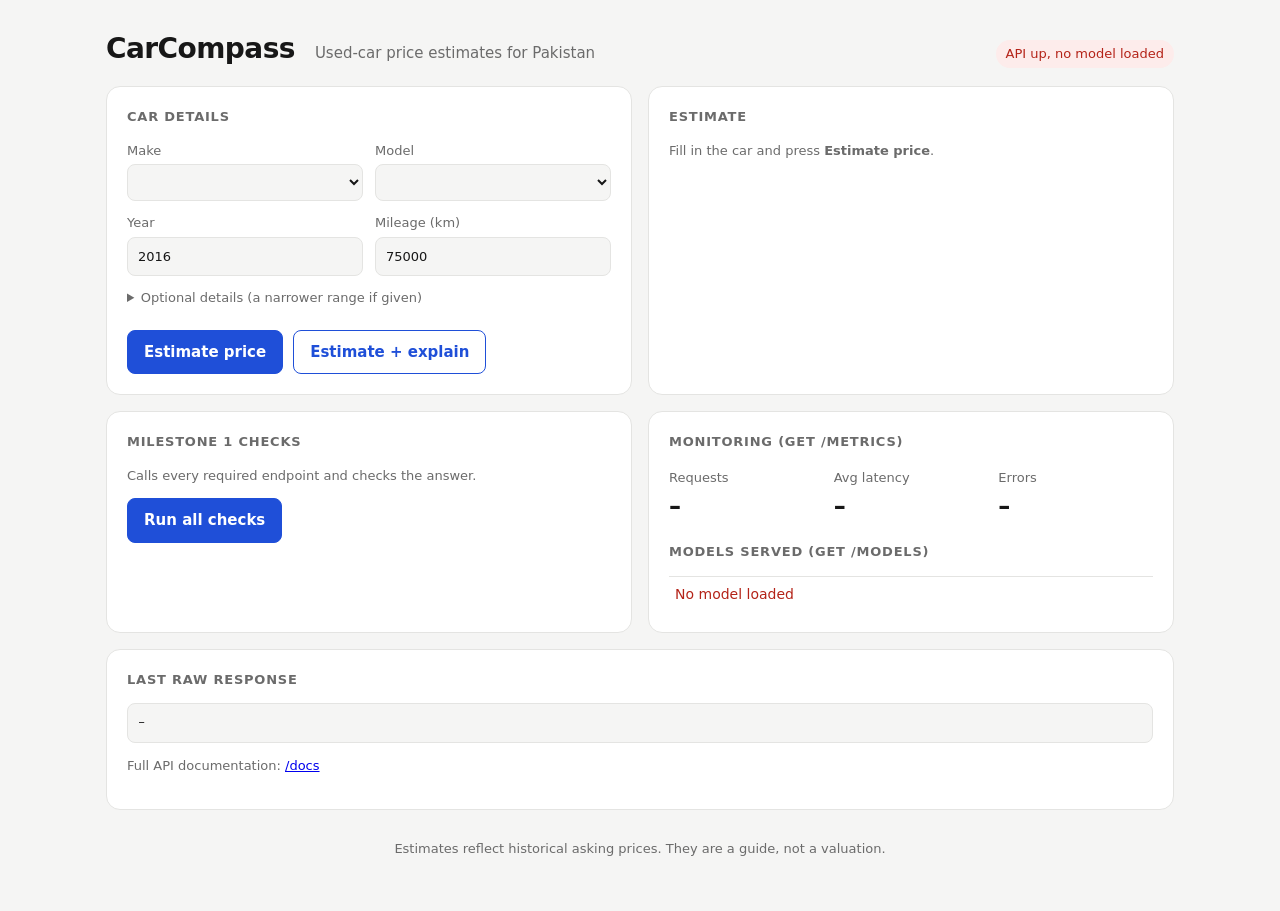
==== src/static/index.html @ 99720e52 "feat: test page at / with Milestone 1 checks, and GET /options - src/static/index.html: price form (" ====
<!doctype html>
<html lang="en">
<head>
<meta charset="utf-8">
<meta name="viewport" content="width=device-width, initial-scale=1">
<title>CarCompass</title>
<style>
  :root {
    --bg: #f5f5f4; --card: #ffffff; --text: #171717; --muted: #6b6b6b;
    --line: #e4e4e2; --accent: #1f4fd8; --accent-text: #ffffff;
    --ok: #127a3d; --ok-bg: #e5f4ea; --bad: #b42318; --bad-bg: #fdeceb;
    --chip: #efefed; --bar: #1f4fd8;
  }
  @media (prefers-color-scheme: dark) {
    :root {
      --bg: #111112; --card: #1b1b1d; --text: #ececec; --muted: #9a9a9f;
      --line: #2c2c30; --accent: #6b8dff; --accent-text: #0d0d0e;
      --ok: #5fd08a; --ok-bg: #16301f; --bad: #ff8a80; --bad-bg: #3a1a18;
      --chip: #2a2a2e; --bar: #6b8dff;
    }
  }
  * { box-sizing: border-box; }
  body { margin: 0; background: var(--bg); color: var(--text);
         font: 15px/1.5 system-ui, -apple-system, "Segoe UI", Roboto, sans-serif; }
  header { padding: 28px 16px 8px; max-width: 1100px; margin: 0 auto;
           display: flex; flex-wrap: wrap; align-items: baseline; gap: 12px 20px; }
  h1 { font-size: 28px; font-weight: 600; letter-spacing: -0.02em; margin: 0; }
  .tag { color: var(--muted); }
  .status { margin-left: auto; font-size: 13px; padding: 4px 10px; border-radius: 99px;
            background: var(--chip); color: var(--muted); }
  .status.ok { background: var(--ok-bg); color: var(--ok); }
  .status.bad { background: var(--bad-bg); color: var(--bad); }
  main { max-width: 1100px; margin: 0 auto; padding: 8px 16px 40px;
         display: grid; gap: 16px; grid-template-columns: minmax(0, 1fr) minmax(0, 1fr); }
  @media (max-width: 820px) { main { grid-template-columns: minmax(0, 1fr); } }
  .card { background: var(--card); border: 1px solid var(--line); border-radius: 14px;
          padding: 20px; min-width: 0; }
  .wide { grid-column: 1 / -1; }
  h2 { font-size: 13px; text-transform: uppercase; letter-spacing: 0.06em;
       color: var(--muted); font-weight: 600; margin: 0 0 14px; }
  form { display: grid; grid-template-columns: 1fr 1fr; gap: 12px; }
  label { display: grid; gap: 4px; font-size: 13px; color: var(--muted); }
  input, select { font: inherit; color: var(--text); background: var(--bg);
                  border: 1px solid var(--line); border-radius: 8px; padding: 9px 10px;
                  width: 100%; min-width: 0; }
  details { grid-column: 1 / -1; }
  summary { cursor: pointer; color: var(--muted); font-size: 13px; margin-bottom: 10px; }
  .optional { display: grid; grid-template-columns: 1fr 1fr; gap: 12px; }
  .buttons { grid-column: 1 / -1; display: flex; gap: 10px; flex-wrap: wrap; }
  button { font: inherit; font-weight: 600; border-radius: 8px; padding: 10px 16px;
           border: 1px solid var(--accent); background: var(--accent);
           color: var(--accent-text); cursor: pointer; }
  button.secondary { background: transparent; color: var(--accent); }
  button:disabled { opacity: 0.5; cursor: wait; }
  .price { font-size: 38px; font-weight: 650; letter-spacing: -0.02em; margin: 2px 0; }
  .muted { color: var(--muted); font-size: 13px; }
  .range { position: relative; height: 8px; background: var(--chip); border-radius: 99px;
           margin: 14px 0 6px; }
  .range span { position: absolute; top: 0; bottom: 0; background: var(--bar);
                border-radius: 99px; opacity: 0.35; }
  .range i { position: absolute; top: -4px; width: 4px; height: 16px; border-radius: 2px;
             background: var(--bar); }
  .range-labels { display: flex; justify-content: space-between; font-size: 13px;
                  color: var(--muted); }
  .chips { display: flex; flex-wrap: wrap; gap: 6px; margin-top: 8px; }
  .chip { background: var(--chip); border-radius: 99px; padding: 2px 10px; font-size: 13px; }
  .facts { display: grid; grid-template-columns: auto 1fr; gap: 4px 14px; margin-top: 14px;
           font-size: 14px; }
  .facts dt { color: var(--muted); }
  .facts dd { margin: 0; overflow-wrap: anywhere; }
  .factor { display: grid; grid-template-columns: 110px 1fr 54px; gap: 10px;
            align-items: center; font-size: 14px; margin: 6px 0; }
  .factor div { height: 8px; background: var(--chip); border-radius: 99px; }
  .factor div span { display: block; height: 100%; background: var(--bar); border-radius: 99px; }
  .checks { list-style: none; padding: 0; margin: 0; }
  .checks li { display: grid; grid-template-columns: 26px 1fr auto; gap: 8px;
               padding: 8px 0; border-top: 1px solid var(--line); font-size: 14px; }
  .checks li:first-child { border-top: 0; }
  .pass { color: var(--ok); font-weight: 700; }
  .fail { color: var(--bad); font-weight: 700; }
  .summary { margin-top: 12px; font-weight: 600; }
  table { width: 100%; border-collapse: collapse; font-size: 14px; }
  th, td { text-align: left; padding: 7px 6px; border-top: 1px solid var(--line); }
  th { color: var(--muted); font-weight: 500; border-top: 0; }
  .table-wrap { overflow-x: auto; }
  .stats { display: grid; grid-template-columns: repeat(3, 1fr); gap: 10px; }
  .stat b { display: block; font-size: 24px; font-weight: 650; }
  pre { background: var(--bg); border: 1px solid var(--line); border-radius: 8px;
        padding: 10px; overflow: auto; font-size: 12px; max-height: 260px; }
  .error { color: var(--bad); }
  .disclaimer { grid-column: 1 / -1; text-align: center; color: var(--muted); font-size: 13px; }
</style>
</head>
<body>
<header>
  <h1>CarCompass</h1>
  <span class="tag">Used-car price estimates for Pakistan</span>
  <span id="status" class="status">checking…</span>
</header>

<main>
  <section class="card">
    <h2>Car details</h2>
    <form id="car-form">
      <label>Make <select id="make" required></select></label>
      <label>Model <select id="model" required></select></label>
      <label>Year <input id="year" type="number" min="1980" value="2016" required></label>
      <label>Mileage (km) <input id="mileage" type="number" min="0" max="1000000" value="75000" required></label>
      <details>
        <summary>Optional details (a narrower range if given)</summary>
        <div class="optional">
          <label>Engine (cc) <input id="engine_cc" type="number" min="50" max="8000" placeholder="e.g. 1300"></label>
          <label>Transmission <select id="transmission"></select></label>
          <label>Fuel <select id="fuel"></select></label>
          <label>City / province <select id="city"></select></label>
          <label>Assembly <select id="assembly"></select></label>
        </div>
      </details>
      <div class="buttons">
        <button type="submit" id="predict-btn">Estimate price</button>
        <button type="button" id="explain-btn" class="secondary">Estimate + explain</button>
      </div>
    </form>
  </section>

  <section class="card" id="result-card">
    <h2>Estimate</h2>
    <div id="result"><p class="muted">Fill in the car and press <b>Estimate price</b>.</p></div>
  </section>

  <section class="card">
    <h2>Milestone 1 checks</h2>
    <p class="muted">Calls every required endpoint and checks the answer.</p>
    <button type="button" id="checks-btn">Run all checks</button>
    <ul class="checks" id="checks"></ul>
    <div id="checks-summary" class="summary"></div>
  </section>

  <section class="card">
    <h2>Monitoring (GET /metrics)</h2>
    <div class="stats">
      <div class="stat"><span class="muted">Requests</span><b id="m-req">–</b></div>
      <div class="stat"><span class="muted">Avg latency</span><b id="m-lat">–</b></div>
      <div class="stat"><span class="muted">Errors</span><b id="m-err">–</b></div>
    </div>
    <p class="muted" id="m-ver"></p>
    <h2 style="margin-top:18px">Models served (GET /models)</h2>
    <div class="table-wrap"><table id="models"><tr><td class="muted">loading…</td></tr></table></div>
  </section>

  <section class="card wide">
    <h2>Last raw response</h2>
    <pre id="raw">–</pre>
    <p class="muted">Full API documentation: <a href="/docs">/docs</a></p>
  </section>

  <p class="disclaimer">Estimates reflect historical asking prices. They are a guide, not a valuation.</p>
</main>

<script>
const $ = (id) => document.getElementById(id);
const pkr = (n) => "PKR " + Math.round(n).toLocaleString("en-US");
const lakh = (n) => (n / 1e5).toFixed(1) + " lakh";
let optionsCache = null;

async function call(method, path, body) {
  const start = performance.now();
  const res = await fetch(path, {
    method,
    headers: body ? { "Content-Type": "application/json" } : {},
    body: body ? JSON.stringify(body) : undefined,
  });
  let data = null;
  try { data = await res.json(); } catch (e) { data = null; }
  return { status: res.status, data, ms: Math.round(performance.now() - start) };
}

function fillSelect(el, values, blank) {
  el.innerHTML = "";
  if (blank) el.add(new Option(blank, ""));
  values.forEach((v) => el.add(new Option(v, v)));
}

async function loadOptions() {
  const { status, data } = await call("GET", "/options");
  if (status !== 200) return;
  optionsCache = data;
  const makes = Object.keys(data.models_by_make);
  fillSelect($("make"), makes);
  $("make").value = makes.includes("Toyota") ? "Toyota" : makes[0];
  updateModels("Corolla");
  fillSelect($("transmission"), data.transmission || [], "Not given");
  fillSelect($("fuel"), data.fuel || [], "Not given");
  fillSelect($("city"), data.city || [], "Not given");
  fillSelect($("assembly"), data.assembly || [], "Not given");
}

function updateModels(preferred) {
  const models = optionsCache.models_by_make[$("make").value] || [];
  fillSelect($("model"), models);
  if (preferred && models.includes(preferred)) $("model").value = preferred;
}

function carFromForm() {
  const car = {
    make: $("make").value, model: $("model").value,
    year: Number($("year").value), mileage: Number($("mileage").value),
  };
  if ($("engine_cc").value) car.engine_cc = Number($("engine_cc").value);
  for (const f of ["transmission", "fuel", "city", "assembly"]) {
    if ($(f).value) car[f] = $(f).value;
  }
  return car;
}

function showResult(r, explain) {
  $("raw").textContent = JSON.stringify(r.data, null, 2);
  if (r.status !== 200) {
    const detail = r.data && r.data.detail ? JSON.stringify(r.data.detail) : "";
    $("result").innerHTML = `<p class="error">Error ${r.status}. ${detail}</p>`;
    return;
  }
  const d = r.data;
  const lo = d.range_low_pkr, hi = d.range_high_pkr, p = d.estimated_price_pkr;
  const pad = (hi - lo) * 0.15 || 1;
  const min = lo - pad, span = hi + pad - min;
  const pos = (v) => ((v - min) / span) * 100;
  const chips = d.assumed_fields.length
    ? d.assumed_fields.map((f) => `<span class="chip">${f}</span>`).join("")
    : '<span class="chip">none</span>';
  let html = `
    <div class="price">${pkr(p)}</div>
    <div class="muted">about ${lakh(p)}</div>
    <div class="range"><span style="left:${pos(lo)}%;right:${100 - pos(hi)}%"></span>
      <i style="left:calc(${pos(p)}% - 2px)"></i></div>
    <div class="range-labels"><span>${pkr(lo)}</span><span>likely range (80%)</span><span>${pkr(hi)}</span></div>
    <dl class="facts">
      <dt>Model used</dt><dd><b>${d.selected_model || "–"}</b></dd>
      <dt>Version</dt><dd>${d.model_version}</dd>
      <dt>Known make/model</dt><dd>${d.known_model ? "yes" : "no (less reliable)"}</dd>
      <dt>Response time</dt><dd>${r.ms} ms</dd>
    </dl>
    <div class="muted" style="margin-top:12px">Filled with typical values (not given):</div>
    <div class="chips">${chips}</div>`;
  if (explain && d.top_factors) {
    const top = Math.max(...d.top_factors.map((f) => f.importance), 1e-9);
    html += `<h2 style="margin-top:18px">Top factors</h2>` + d.top_factors.map((f) => `
      <div class="factor"><span>${f.feature}</span>
        <div><span style="width:${Math.max(2, (f.importance / top) * 100)}%"></span></div>
        <span class="muted">${f.importance.toFixed(3)}</span></div>`).join("") +
      `<p class="muted">${d.note || ""}</p>`;
  }
  $("result").innerHTML = html;
}

async function estimate(explain) {
  const buttons = [$("predict-btn"), $("explain-btn")];
  buttons.forEach((b) => (b.disabled = true));
  try {
    const r = await call("POST", explain ? "/explain" : "/predict", carFromForm());
    showResult(r, explain);
  } catch (e) {
    $("result").innerHTML = `<p class="error">Could not reach the API: ${e}</p>`;
  } finally {
    buttons.forEach((b) => (b.disabled = false));
    refreshPanels();
  }
}

async function refreshPanels() {
  const m = await call("GET", "/metrics").catch(() => null);
  if (m && m.status === 200) {
    $("m-req").textContent = m.data.request_count;
    $("m-lat").textContent = m.data.avg_latency_ms + " ms";
    $("m-err").textContent = m.data.error_count;
    $("m-ver").textContent = `app ${m.data.app_version} · default model ${m.data.model_version}`;
  }
}

async function loadModels() {
  const r = await call("GET", "/models").catch(() => null);
  if (!r || r.status !== 200) {
    $("models").innerHTML = '<tr><td class="error">No model loaded</td></tr>';
    return;
  }
  const years = (y) => typeof y === "string" ? y
    : y.year_min ? `${y.year_min} and later` : `up to ${y.year_max}`;
  $("models").innerHTML = "<tr><th>Model</th><th>Years</th><th>Algorithm</th><th>Test MAE</th></tr>" +
    Object.entries(r.data.models).map(([name, m]) => `
      <tr><td>${name}${name === r.data.default ? " <span class='chip'>default</span>" : ""}</td>
      <td>${years(m.years)}</td><td>${m.run_name}</td><td>${pkr(m.test_mae_pkr)}</td></tr>`).join("");
}

async function checkHealth() {
  const r = await call("GET", "/health").catch(() => null);
  const el = $("status");
  if (r && r.status === 200 && r.data.model_loaded) {
    el.className = "status ok";
    el.textContent = `API ok · ${r.data.models_served.length} model(s) loaded`;
  } else {
    el.className = "status bad";
    el.textContent = r ? "API up, no model loaded" : "API not reachable";
  }
}

const CAR = { make: "Toyota", model: "Corolla", year: 2016, mileage: 75000 };
const CHECKS = [
  ["GET /health says ok and a model is loaded", async () => {
    const r = await call("GET", "/health");
    return [r.status === 200 && r.data.status === "ok" && r.data.model_loaded, r];
  }],
  ["POST /predict returns a price inside its range", async () => {
    const r = await call("POST", "/predict", CAR);
    const d = r.data || {};
    return [r.status === 200 && d.range_low_pkr <= d.estimated_price_pkr &&
            d.estimated_price_pkr <= d.range_high_pkr && !!d.model_version, r];
  }],
  ["POST /predict rejects a bad year (expects 422)", async () => {
    const r = await call("POST", "/predict", { ...CAR, year: 1850 });
    return [r.status === 422, r];
  }],
  ["POST /predict rejects missing fields (expects 422)", async () => {
    const r = await call("POST", "/predict", { make: "Toyota", model: "Corolla" });
    return [r.status === 422, r];
  }],
  ["POST /explain returns top factors", async () => {
    const r = await call("POST", "/explain", CAR);
    return [r.status === 200 && (r.data.top_factors || []).length > 0, r];
  }],
  ["A newer car with fewer km costs more", async () => {
    const a = await call("POST", "/predict", { ...CAR, year: 2022, mileage: 20000 });
    const b = await call("POST", "/predict", { ...CAR, year: 2008, mileage: 180000 });
    const ok = a.status === 200 && b.status === 200 &&
      a.data.estimated_price_pkr > b.data.estimated_price_pkr;
    return [ok, { status: a.status, ms: a.ms + b.ms }];
  }],
  ["Router: 2009 and 2010 cars go to the expected models", async () => {
    const models = await call("GET", "/models");
    const before = await call("POST", "/predict", { ...CAR, year: 2009 });
    const after = await call("POST", "/predict", { ...CAR, year: 2010 });
    const served = Object.entries(models.data.models);
    const pick = (year) => {
      for (const [name, m] of served) {
        const y = m.years;
        if (typeof y === "object" && (y.year_min ?? -1e9) <= year && year <= (y.year_max ?? 1e9)) return name;
      }
      return models.data.default;
    };
    const ok = before.data.selected_model === pick(2009) && after.data.selected_model === pick(2010);
    return [ok, { status: after.status, ms: before.ms + after.ms + models.ms }];
  }],
  ["GET /metrics counts the requests", async () => {
    const r = await call("GET", "/metrics");
    return [r.status === 200 && r.data.request_count > 0 && r.data.avg_latency_ms >= 0, r];
  }],
  ["GET /docs (API documentation) is up", async () => {
    const res = await fetch("/docs");
    return [res.status === 200, { status: res.status, ms: 0 }];
  }],
];

async function runChecks() {
  $("checks-btn").disabled = true;
  $("checks").innerHTML = "";
  let passed = 0;
  for (const [name, fn] of CHECKS) {
    const li = document.createElement("li");
    li.innerHTML = `<span>…</span><span>${name}</span><span class="muted"></span>`;
    $("checks").appendChild(li);
    let ok = false, info = {};
    try { [ok, info] = await fn(); } catch (e) { info = { status: "error" }; }
    if (ok) passed++;
    li.children[0].className = ok ? "pass" : "fail";
    li.children[0].textContent = ok ? "✓" : "✗";
    li.children[2].textContent = `${info.status ?? ""} · ${info.ms ?? 0} ms`;
  }
  const all = passed === CHECKS.length;
  $("checks-summary").innerHTML = `<span class="${all ? "pass" : "fail"}">${passed} / ${CHECKS.length} checks passed</span>`;
  $("checks-btn").disabled = false;
  refreshPanels();
}

$("make").addEventListener("change", () => updateModels());
$("car-form").addEventListener("submit", (e) => { e.preventDefault(); estimate(false); });
$("explain-btn").addEventListener("click", () => estimate(true));
$("checks-btn").addEventListener("click", runChecks);
$("year").max = new Date().getFullYear() + 1;

checkHealth();
loadOptions();
loadModels();
refreshPanels();
</script>
</body>
</html>
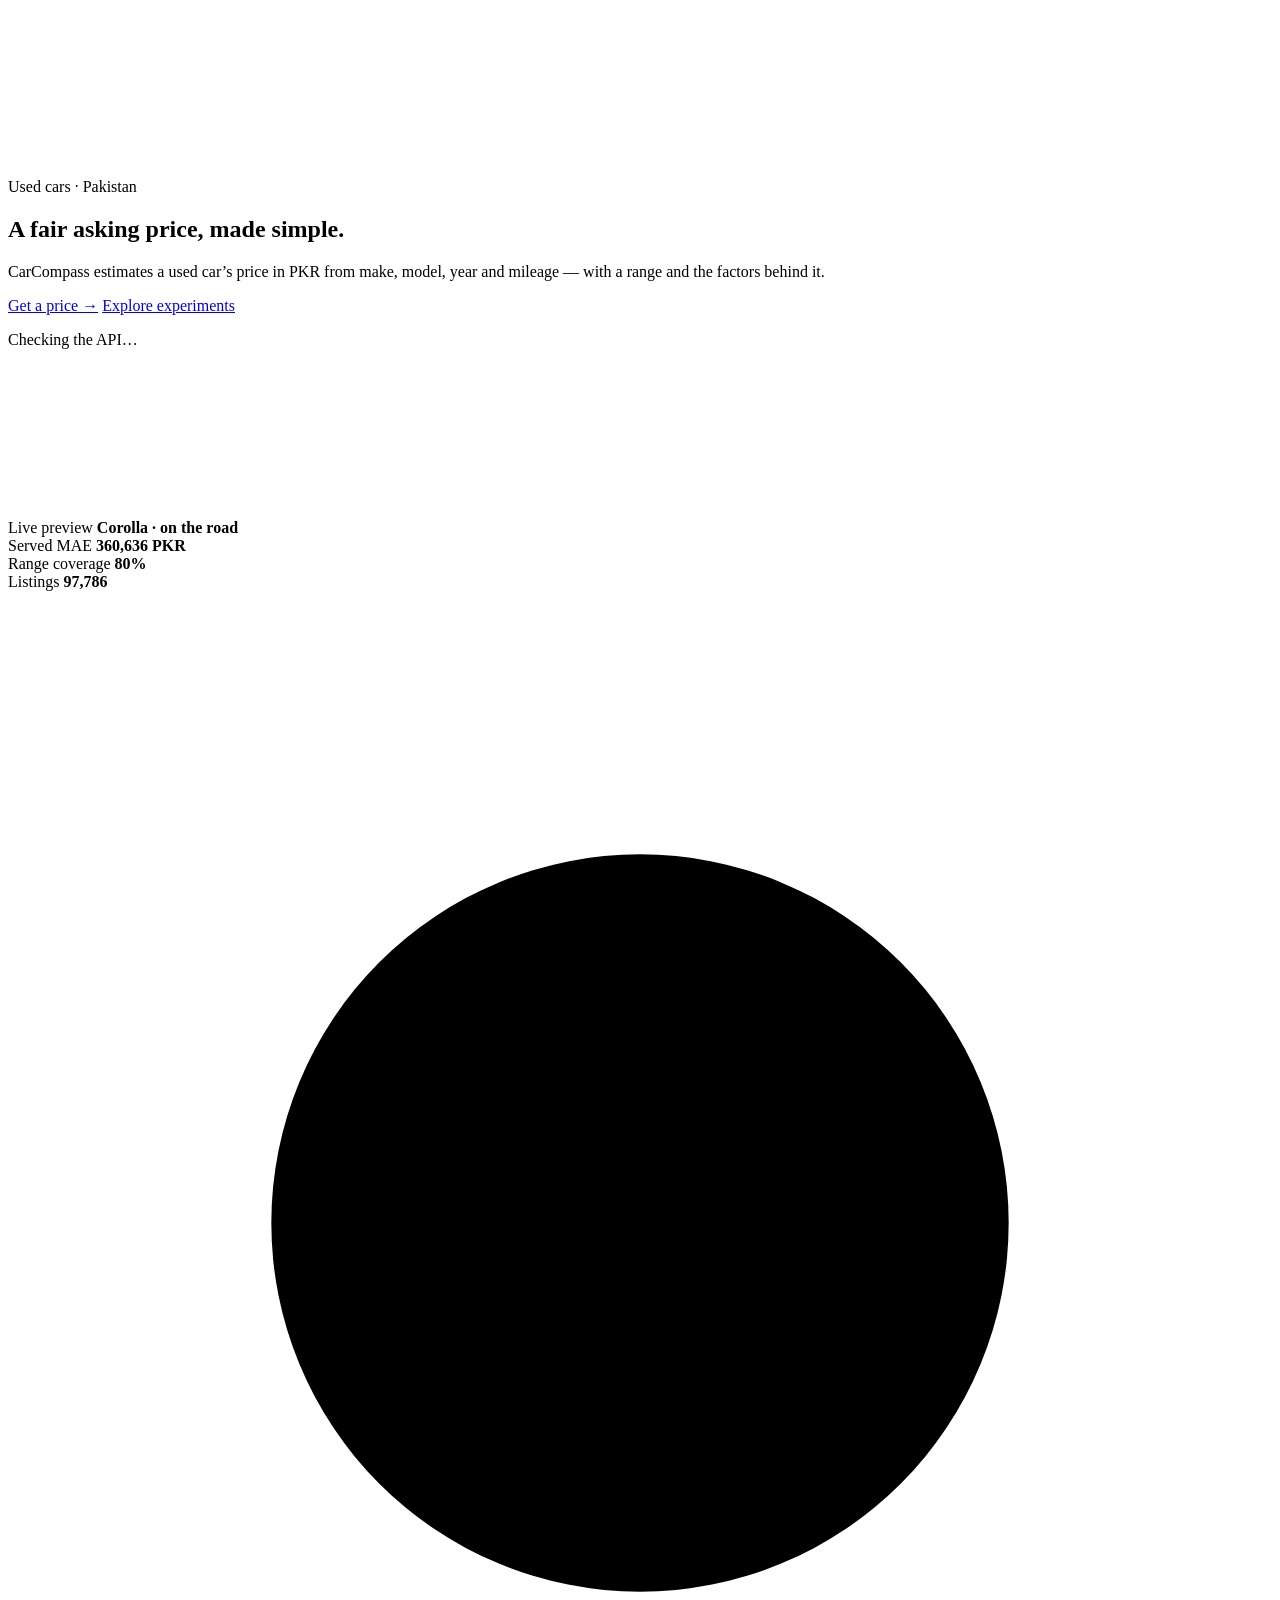
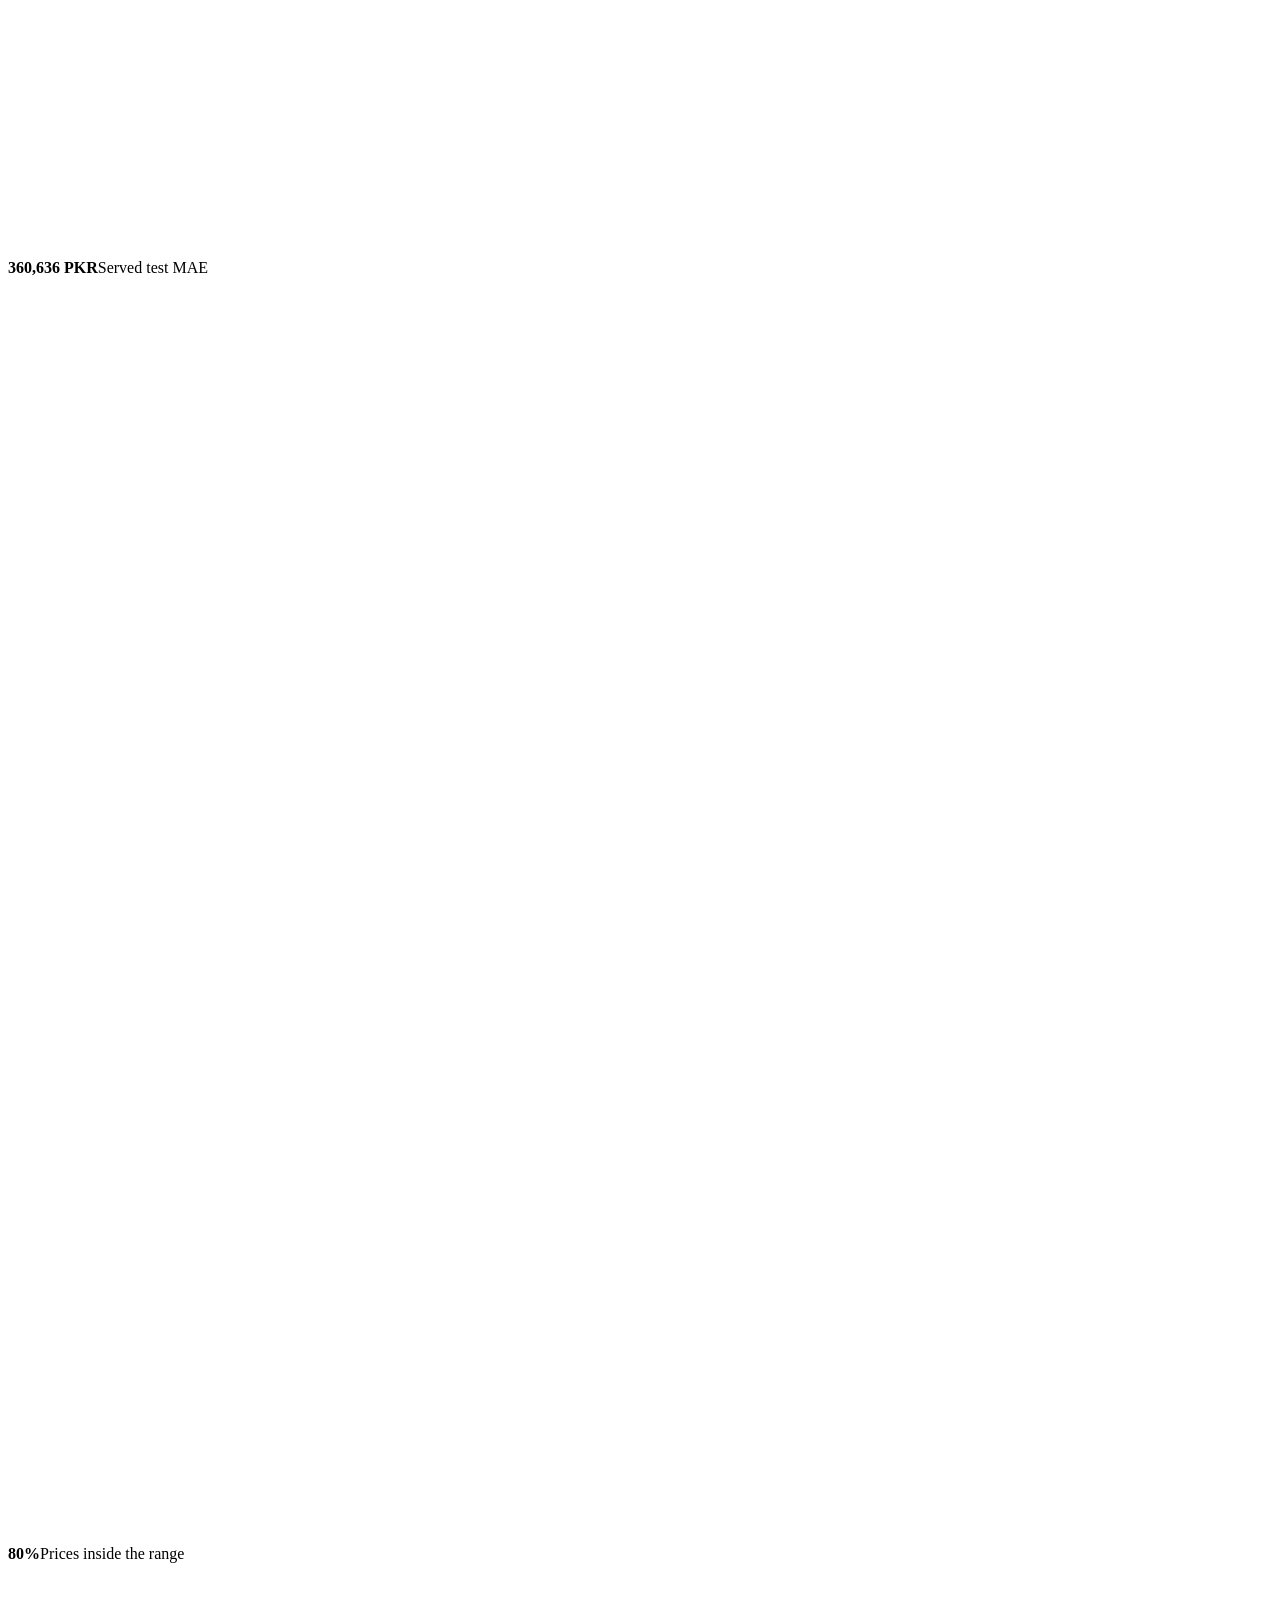
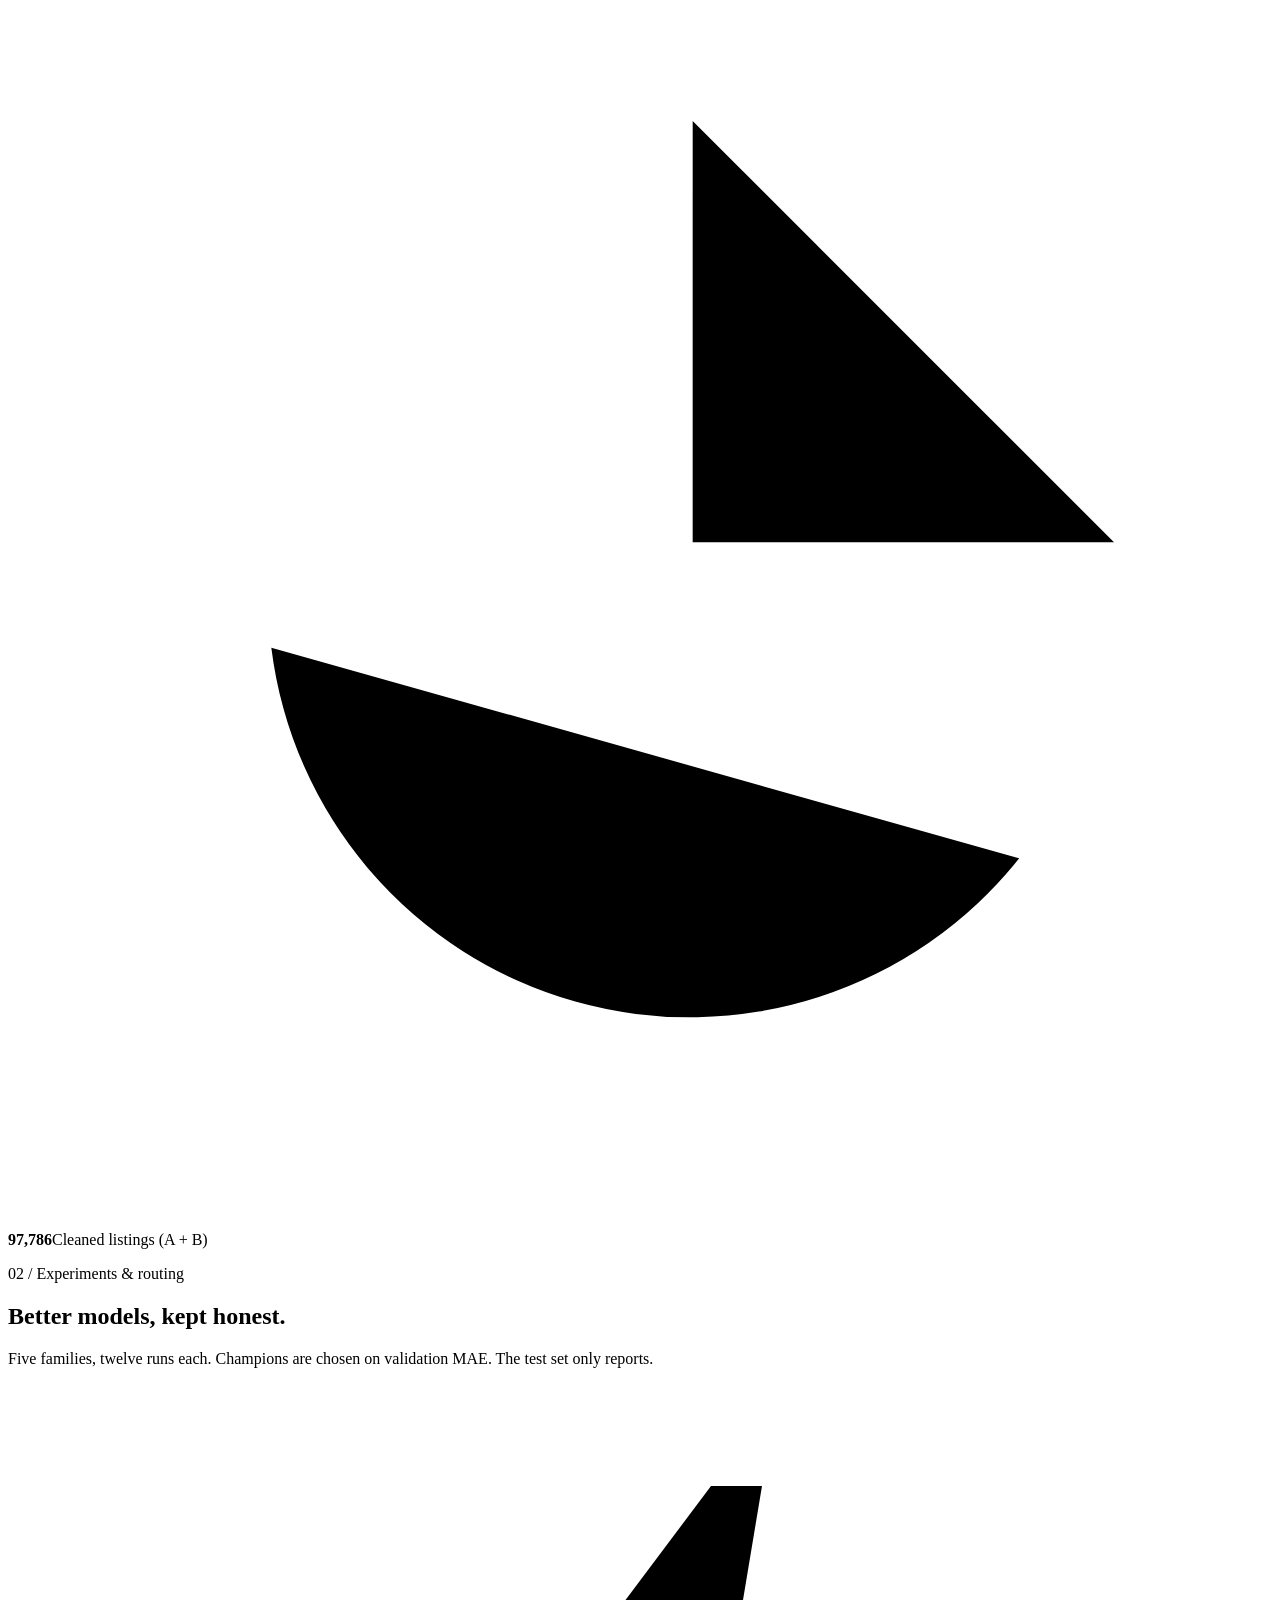
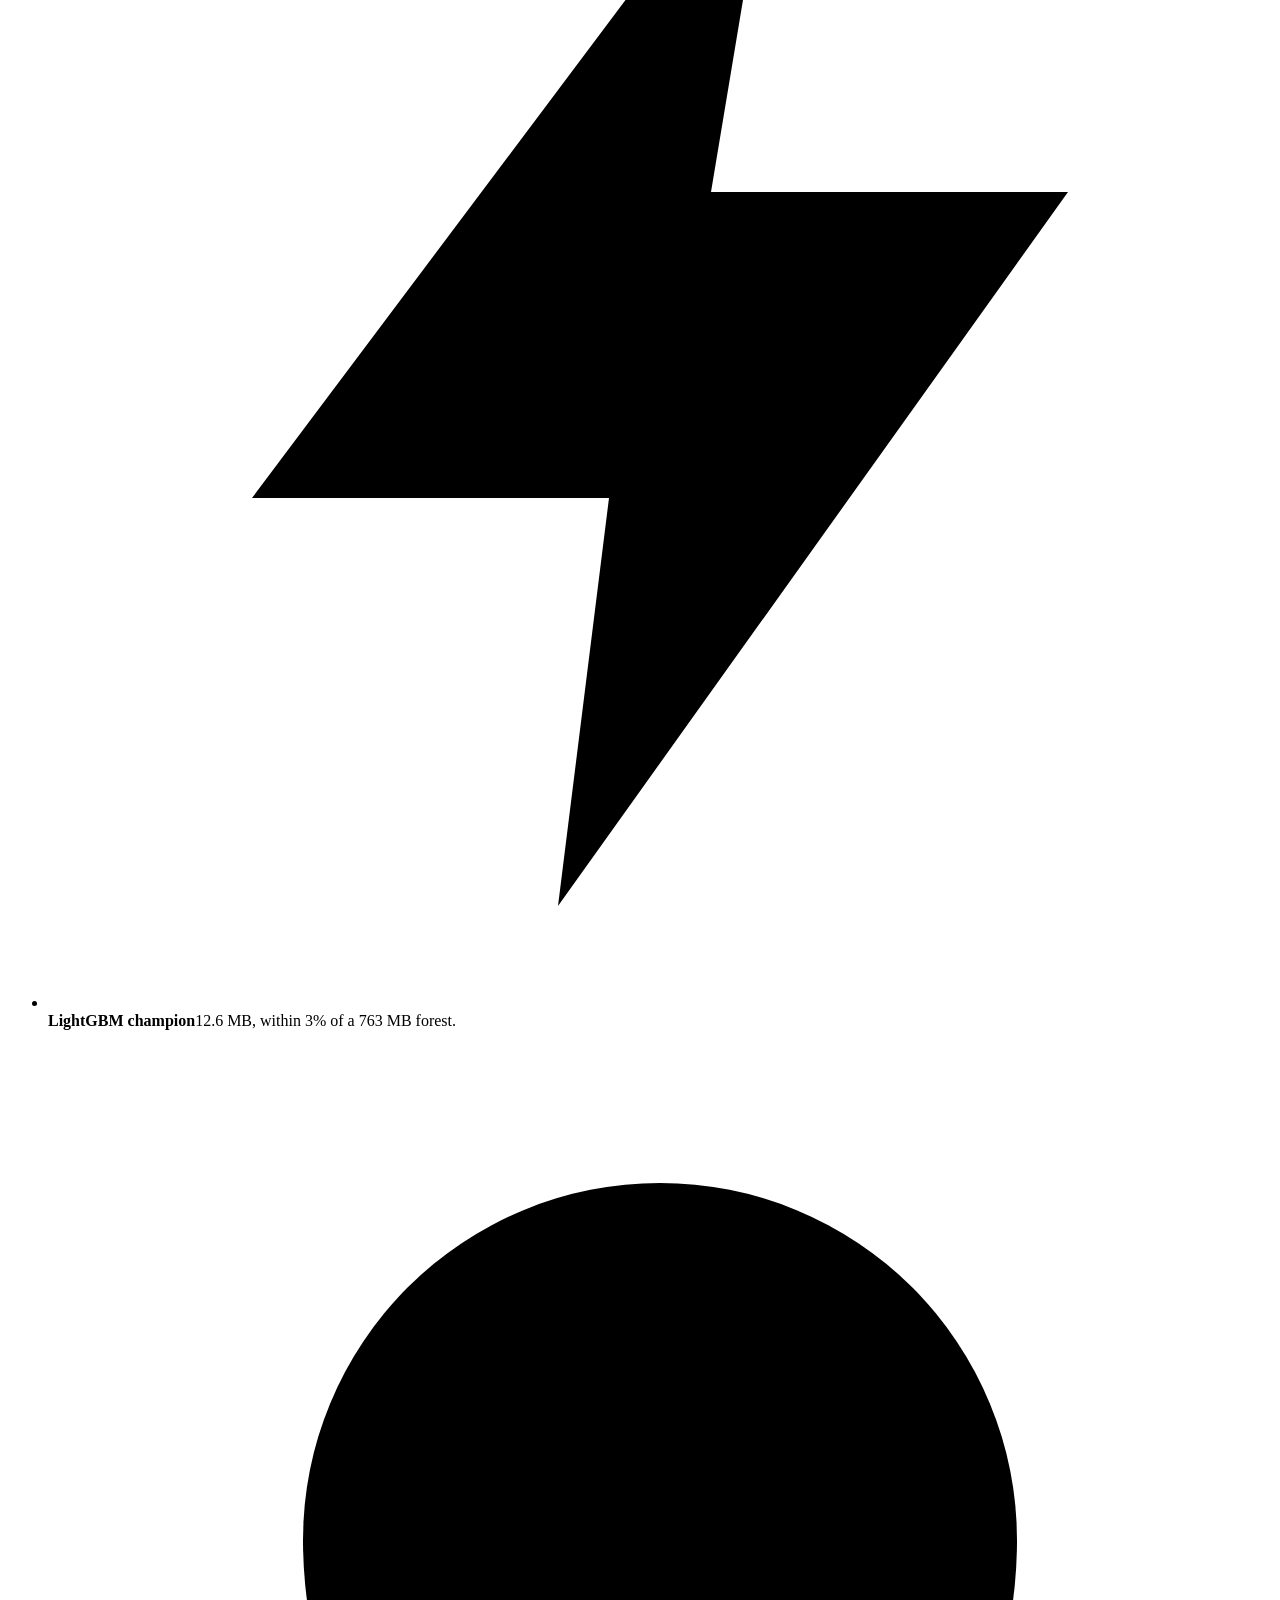
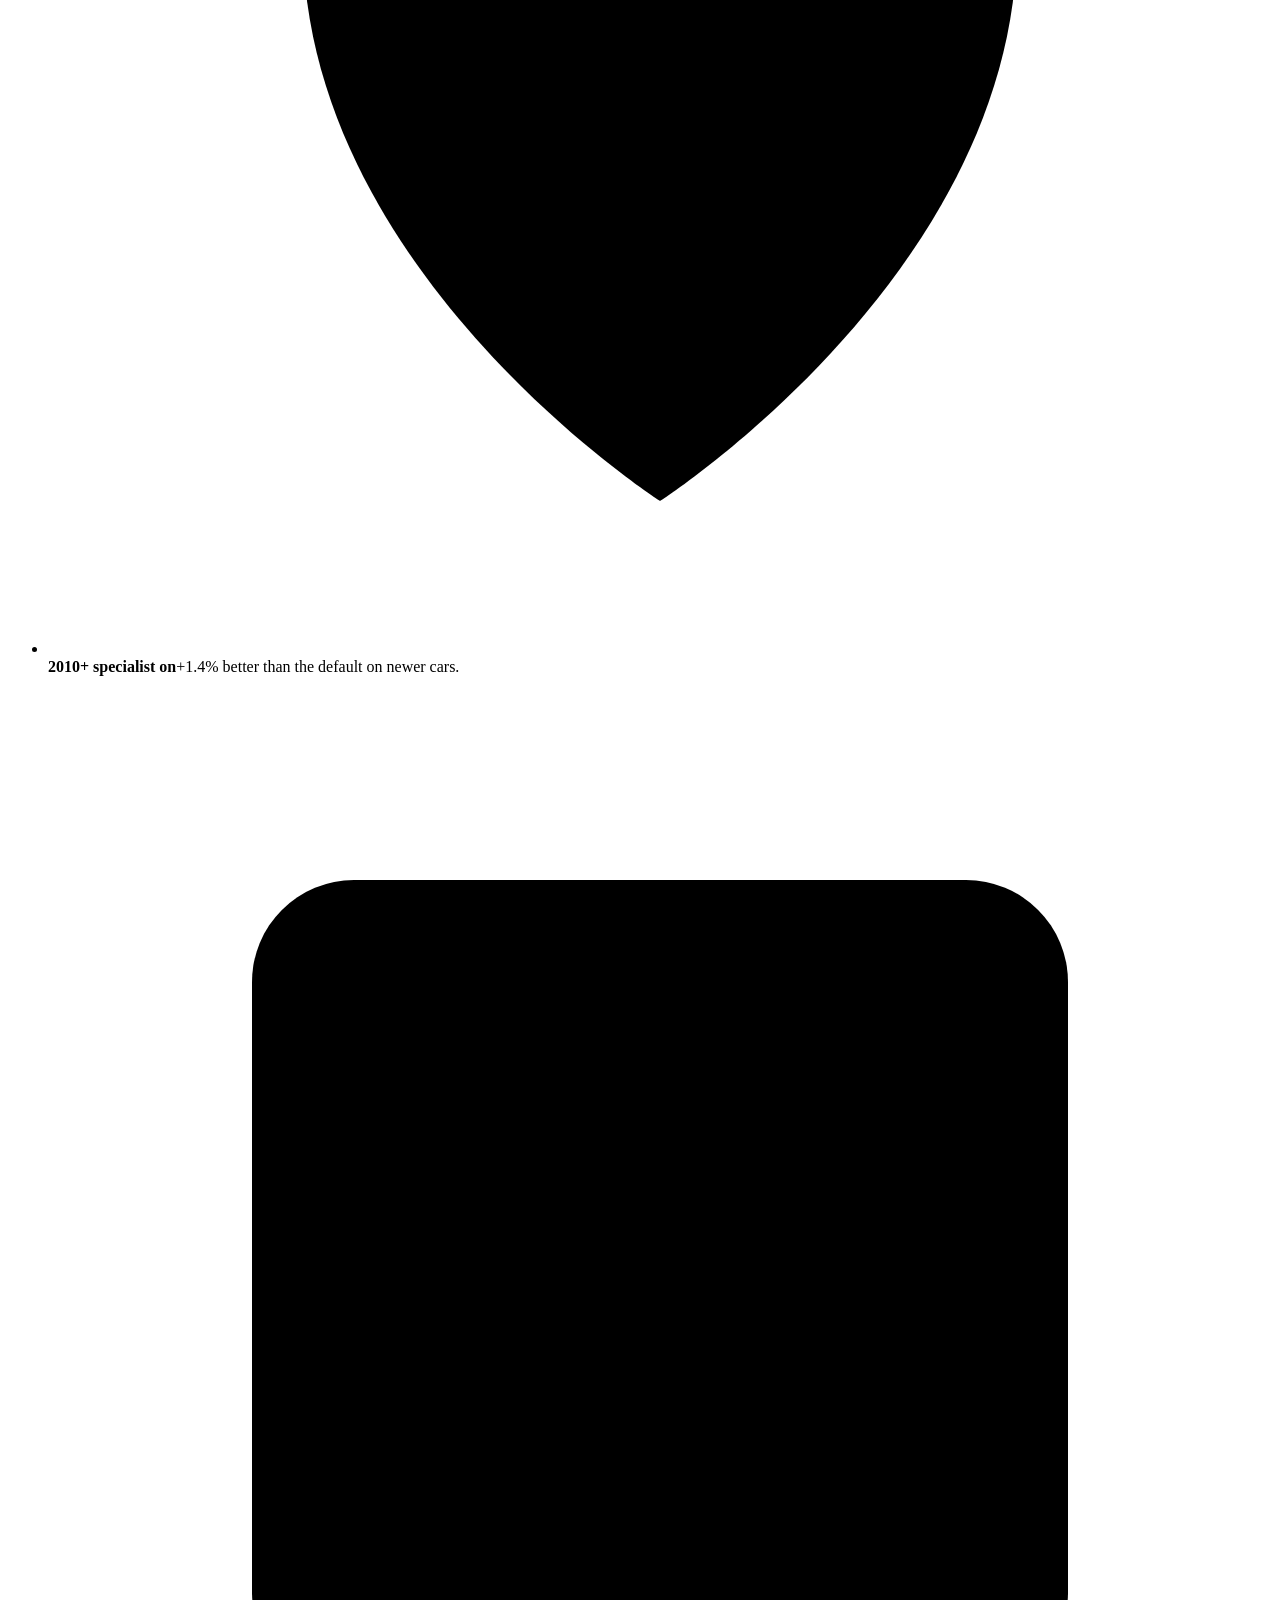
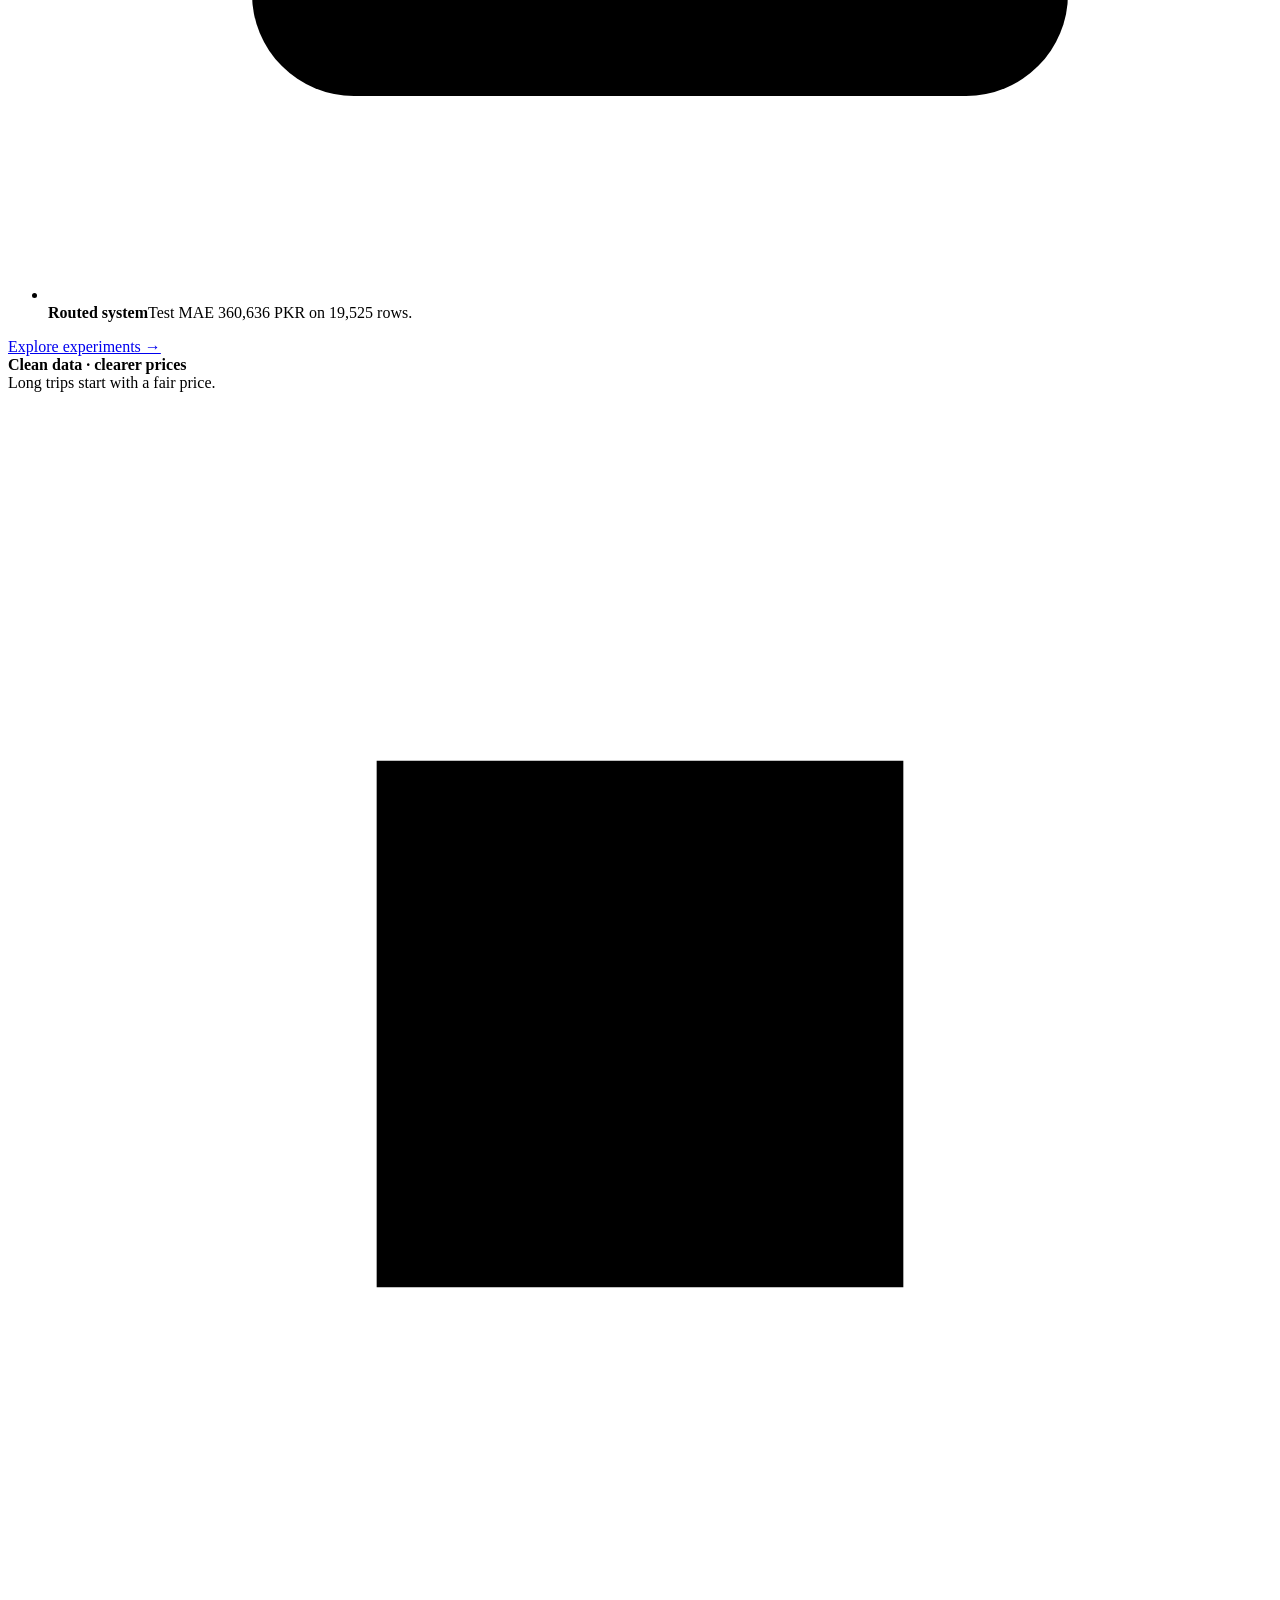
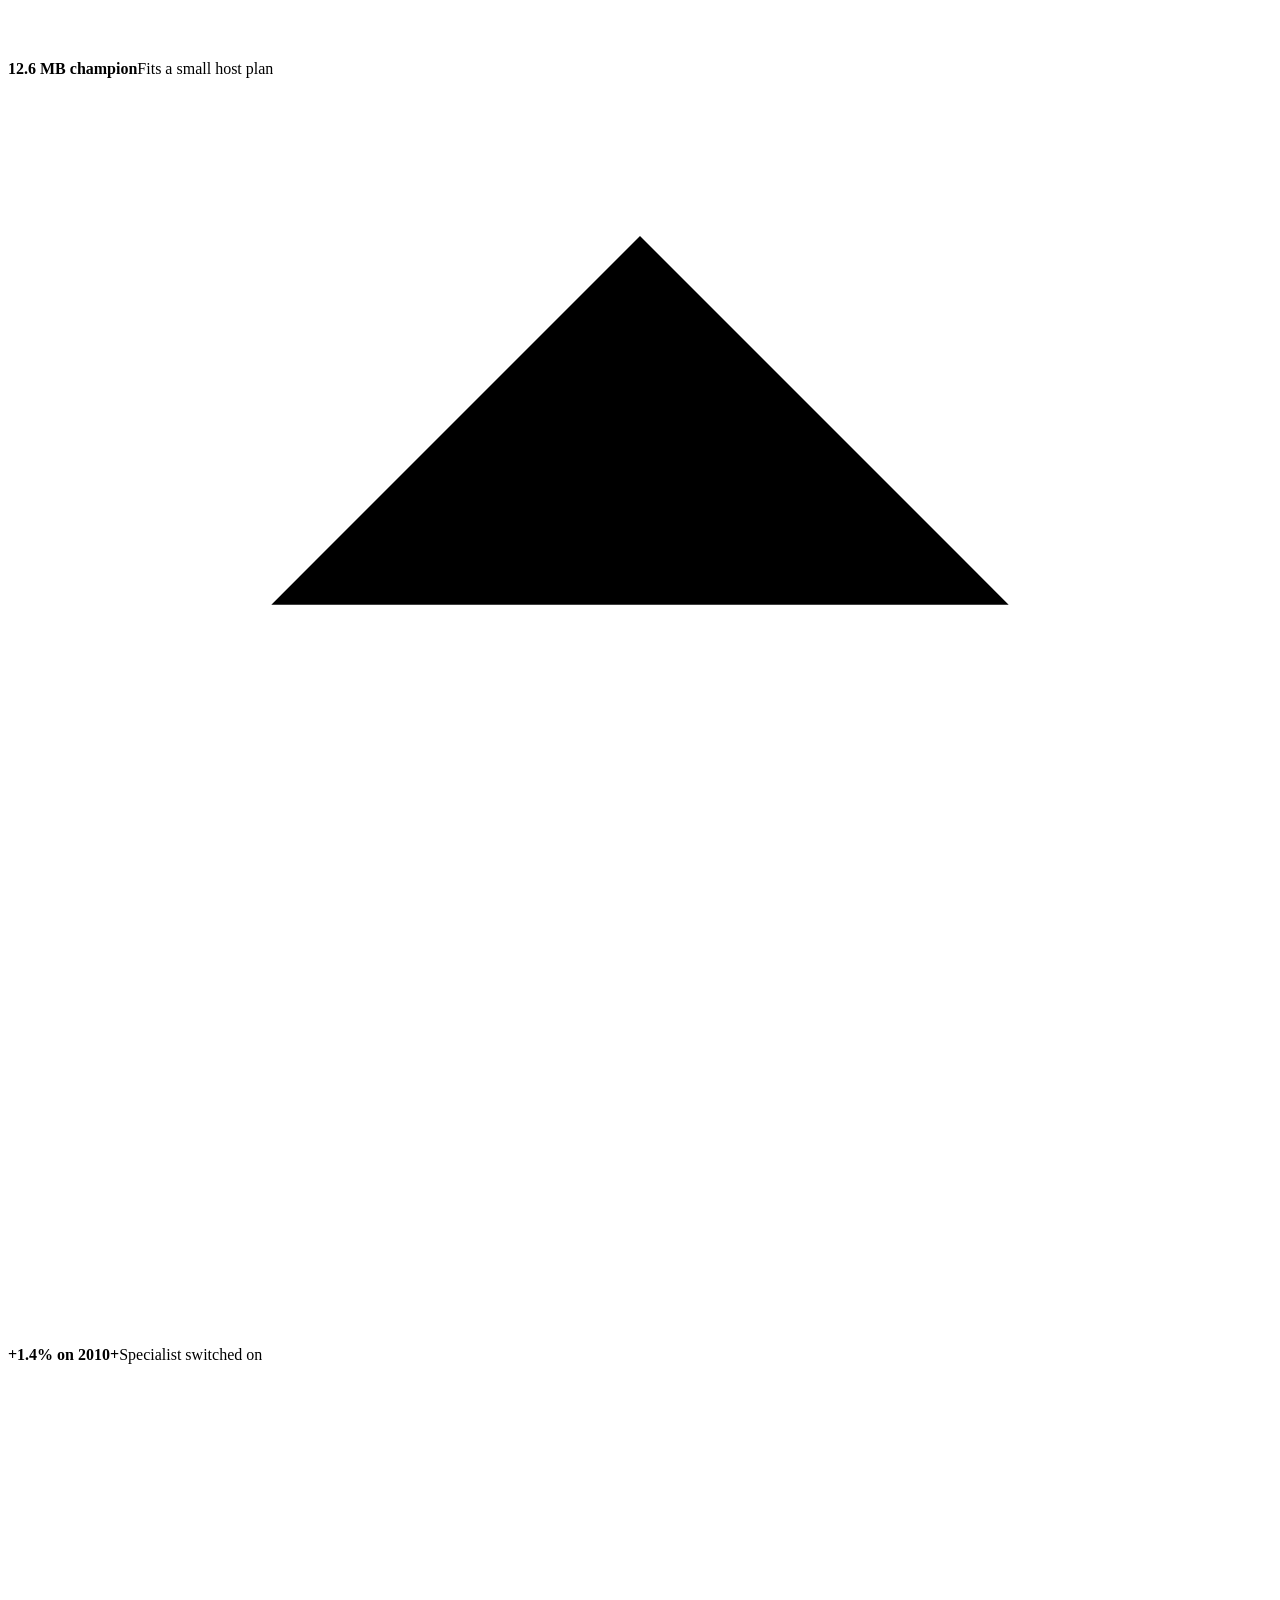
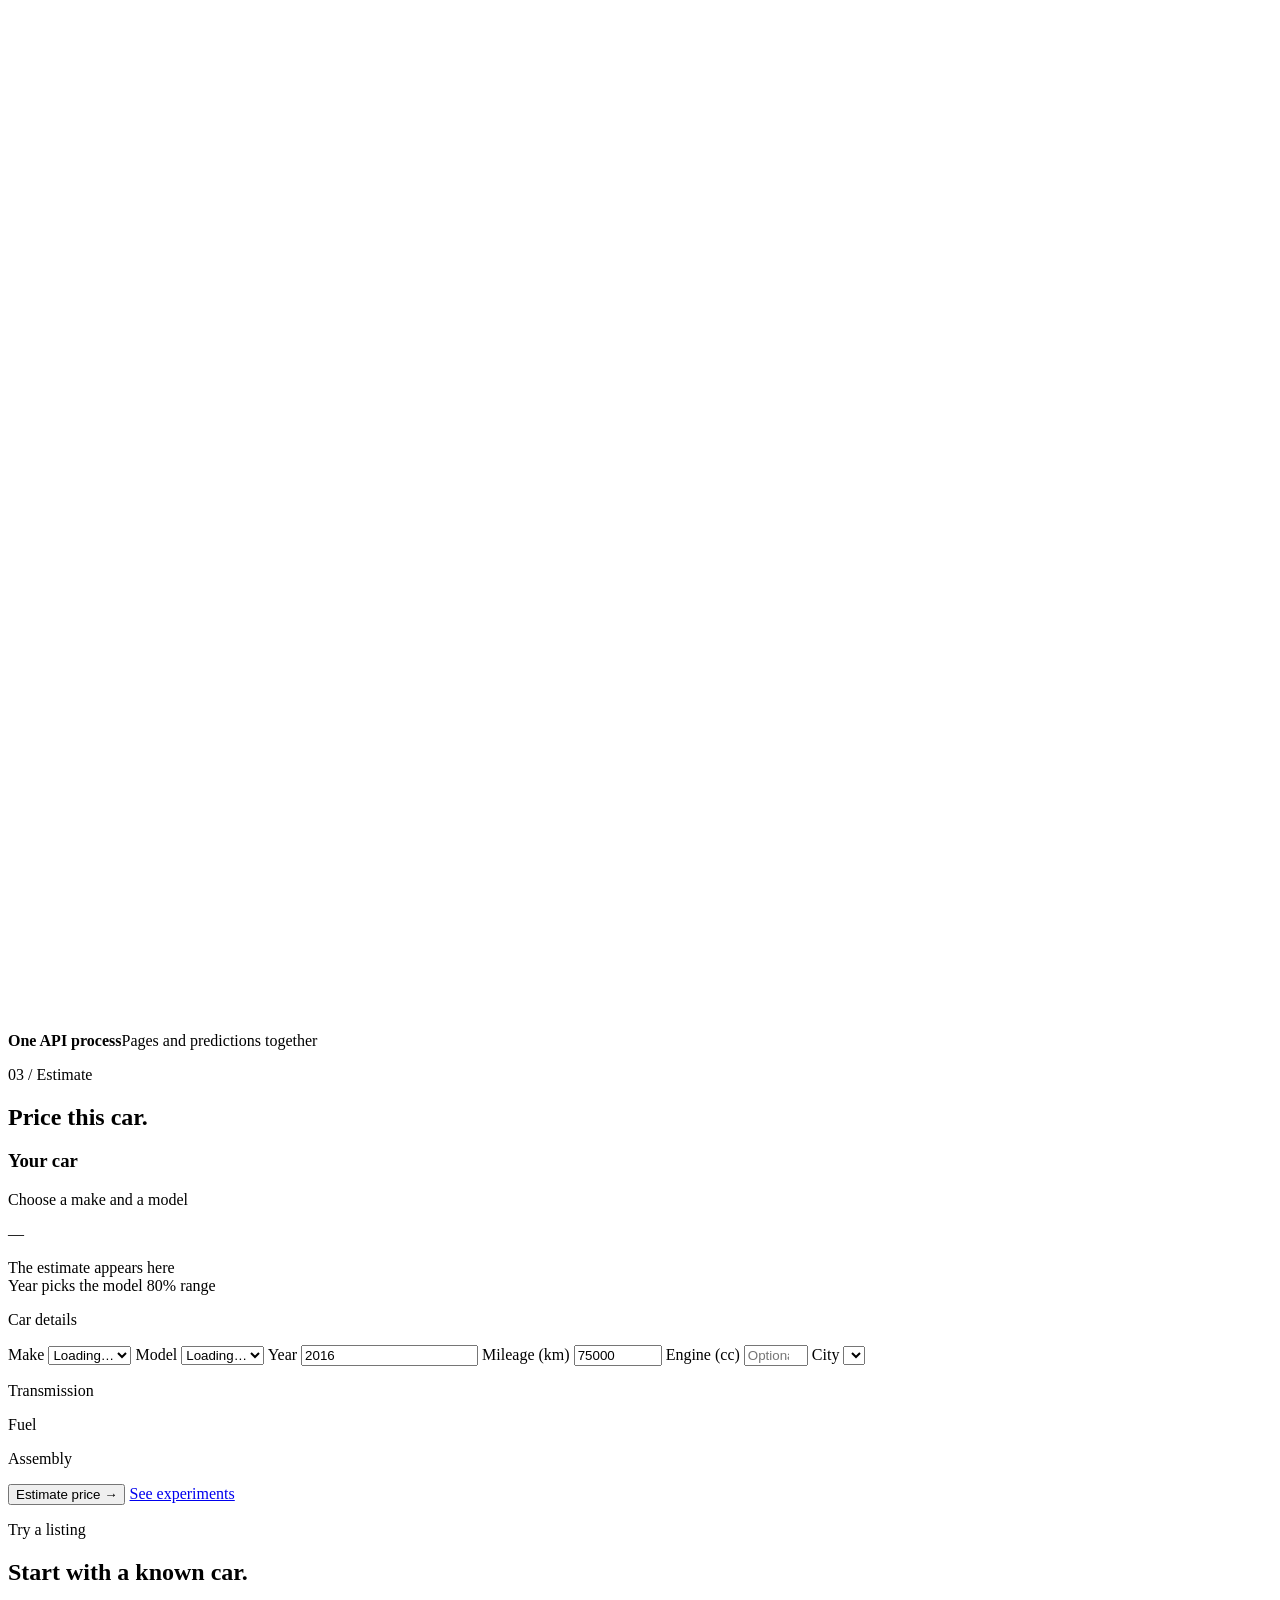
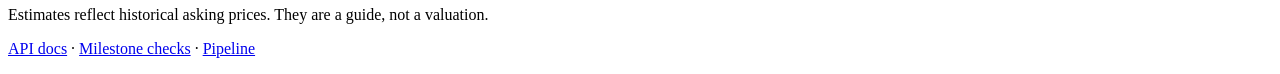
==== commit 2f1e9dfd: "Add the multi-page product site with a glass hero video. Serve Estimate, Experiments, Models, Pipeli" ====
--- a/src/static/index.html
+++ b/src/static/index.html
@@ -4,392 +4,213 @@
 <meta charset="utf-8">
 <meta name="viewport" content="width=device-width, initial-scale=1">
 <title>CarCompass</title>
-<style>
-  :root {
-    --bg: #f5f5f4; --card: #ffffff; --text: #171717; --muted: #6b6b6b;
-    --line: #e4e4e2; --accent: #1f4fd8; --accent-text: #ffffff;
-    --ok: #127a3d; --ok-bg: #e5f4ea; --bad: #b42318; --bad-bg: #fdeceb;
-    --chip: #efefed; --bar: #1f4fd8;
-  }
-  @media (prefers-color-scheme: dark) {
-    :root {
-      --bg: #111112; --card: #1b1b1d; --text: #ececec; --muted: #9a9a9f;
-      --line: #2c2c30; --accent: #6b8dff; --accent-text: #0d0d0e;
-      --ok: #5fd08a; --ok-bg: #16301f; --bad: #ff8a80; --bad-bg: #3a1a18;
-      --chip: #2a2a2e; --bar: #6b8dff;
-    }
-  }
-  * { box-sizing: border-box; }
-  body { margin: 0; background: var(--bg); color: var(--text);
-         font: 15px/1.5 system-ui, -apple-system, "Segoe UI", Roboto, sans-serif; }
-  header { padding: 28px 16px 8px; max-width: 1100px; margin: 0 auto;
-           display: flex; flex-wrap: wrap; align-items: baseline; gap: 12px 20px; }
-  h1 { font-size: 28px; font-weight: 600; letter-spacing: -0.02em; margin: 0; }
-  .tag { color: var(--muted); }
-  .status { margin-left: auto; font-size: 13px; padding: 4px 10px; border-radius: 99px;
-            background: var(--chip); color: var(--muted); }
-  .status.ok { background: var(--ok-bg); color: var(--ok); }
-  .status.bad { background: var(--bad-bg); color: var(--bad); }
-  main { max-width: 1100px; margin: 0 auto; padding: 8px 16px 40px;
-         display: grid; gap: 16px; grid-template-columns: minmax(0, 1fr) minmax(0, 1fr); }
-  @media (max-width: 820px) { main { grid-template-columns: minmax(0, 1fr); } }
-  .card { background: var(--card); border: 1px solid var(--line); border-radius: 14px;
-          padding: 20px; min-width: 0; }
-  .wide { grid-column: 1 / -1; }
-  h2 { font-size: 13px; text-transform: uppercase; letter-spacing: 0.06em;
-       color: var(--muted); font-weight: 600; margin: 0 0 14px; }
-  form { display: grid; grid-template-columns: 1fr 1fr; gap: 12px; }
-  label { display: grid; gap: 4px; font-size: 13px; color: var(--muted); }
-  input, select { font: inherit; color: var(--text); background: var(--bg);
-                  border: 1px solid var(--line); border-radius: 8px; padding: 9px 10px;
-                  width: 100%; min-width: 0; }
-  details { grid-column: 1 / -1; }
-  summary { cursor: pointer; color: var(--muted); font-size: 13px; margin-bottom: 10px; }
-  .optional { display: grid; grid-template-columns: 1fr 1fr; gap: 12px; }
-  .buttons { grid-column: 1 / -1; display: flex; gap: 10px; flex-wrap: wrap; }
-  button { font: inherit; font-weight: 600; border-radius: 8px; padding: 10px 16px;
-           border: 1px solid var(--accent); background: var(--accent);
-           color: var(--accent-text); cursor: pointer; }
-  button.secondary { background: transparent; color: var(--accent); }
-  button:disabled { opacity: 0.5; cursor: wait; }
-  .price { font-size: 38px; font-weight: 650; letter-spacing: -0.02em; margin: 2px 0; }
-  .muted { color: var(--muted); font-size: 13px; }
-  .range { position: relative; height: 8px; background: var(--chip); border-radius: 99px;
-           margin: 14px 0 6px; }
-  .range span { position: absolute; top: 0; bottom: 0; background: var(--bar);
-                border-radius: 99px; opacity: 0.35; }
-  .range i { position: absolute; top: -4px; width: 4px; height: 16px; border-radius: 2px;
-             background: var(--bar); }
-  .range-labels { display: flex; justify-content: space-between; font-size: 13px;
-                  color: var(--muted); }
-  .chips { display: flex; flex-wrap: wrap; gap: 6px; margin-top: 8px; }
-  .chip { background: var(--chip); border-radius: 99px; padding: 2px 10px; font-size: 13px; }
-  .facts { display: grid; grid-template-columns: auto 1fr; gap: 4px 14px; margin-top: 14px;
-           font-size: 14px; }
-  .facts dt { color: var(--muted); }
-  .facts dd { margin: 0; overflow-wrap: anywhere; }
-  .factor { display: grid; grid-template-columns: 110px 1fr 54px; gap: 10px;
-            align-items: center; font-size: 14px; margin: 6px 0; }
-  .factor div { height: 8px; background: var(--chip); border-radius: 99px; }
-  .factor div span { display: block; height: 100%; background: var(--bar); border-radius: 99px; }
-  .checks { list-style: none; padding: 0; margin: 0; }
-  .checks li { display: grid; grid-template-columns: 26px 1fr auto; gap: 8px;
-               padding: 8px 0; border-top: 1px solid var(--line); font-size: 14px; }
-  .checks li:first-child { border-top: 0; }
-  .pass { color: var(--ok); font-weight: 700; }
-  .fail { color: var(--bad); font-weight: 700; }
-  .summary { margin-top: 12px; font-weight: 600; }
-  table { width: 100%; border-collapse: collapse; font-size: 14px; }
-  th, td { text-align: left; padding: 7px 6px; border-top: 1px solid var(--line); }
-  th { color: var(--muted); font-weight: 500; border-top: 0; }
-  .table-wrap { overflow-x: auto; }
-  .stats { display: grid; grid-template-columns: repeat(3, 1fr); gap: 10px; }
-  .stat b { display: block; font-size: 24px; font-weight: 650; }
-  pre { background: var(--bg); border: 1px solid var(--line); border-radius: 8px;
-        padding: 10px; overflow: auto; font-size: 12px; max-height: 260px; }
-  .error { color: var(--bad); }
-  .disclaimer { grid-column: 1 / -1; text-align: center; color: var(--muted); font-size: 13px; }
-</style>
+<link rel="preconnect" href="https://fonts.googleapis.com">
+<link rel="preconnect" href="https://fonts.gstatic.com" crossorigin>
+<link href="https://fonts.googleapis.com/css2?family=Manrope:wght@400;500;600;700&display=swap" rel="stylesheet">
+<link rel="stylesheet" href="/assets/styles.css">
 </head>
 <body>
-<header>
-  <h1>CarCompass</h1>
-  <span class="tag">Used-car price estimates for Pakistan</span>
-  <span id="status" class="status">checking…</span>
-</header>
-
-<main>
-  <section class="card">
-    <h2>Car details</h2>
-    <form id="car-form">
-      <label>Make <select id="make" required></select></label>
-      <label>Model <select id="model" required></select></label>
-      <label>Year <input id="year" type="number" min="1980" value="2016" required></label>
-      <label>Mileage (km) <input id="mileage" type="number" min="0" max="1000000" value="75000" required></label>
-      <details>
-        <summary>Optional details (a narrower range if given)</summary>
-        <div class="optional">
-          <label>Engine (cc) <input id="engine_cc" type="number" min="50" max="8000" placeholder="e.g. 1300"></label>
-          <label>Transmission <select id="transmission"></select></label>
-          <label>Fuel <select id="fuel"></select></label>
-          <label>City / province <select id="city"></select></label>
-          <label>Assembly <select id="assembly"></select></label>
-        </div>
-      </details>
-      <div class="buttons">
-        <button type="submit" id="predict-btn">Estimate price</button>
-        <button type="button" id="explain-btn" class="secondary">Estimate + explain</button>
-      </div>
-    </form>
-  </section>
-
-  <section class="card" id="result-card">
-    <h2>Estimate</h2>
-    <div id="result"><p class="muted">Fill in the car and press <b>Estimate price</b>.</p></div>
-  </section>
-
-  <section class="card">
-    <h2>Milestone 1 checks</h2>
-    <p class="muted">Calls every required endpoint and checks the answer.</p>
-    <button type="button" id="checks-btn">Run all checks</button>
-    <ul class="checks" id="checks"></ul>
-    <div id="checks-summary" class="summary"></div>
-  </section>
-
-  <section class="card">
-    <h2>Monitoring (GET /metrics)</h2>
-    <div class="stats">
-      <div class="stat"><span class="muted">Requests</span><b id="m-req">–</b></div>
-      <div class="stat"><span class="muted">Avg latency</span><b id="m-lat">–</b></div>
-      <div class="stat"><span class="muted">Errors</span><b id="m-err">–</b></div>
-    </div>
-    <p class="muted" id="m-ver"></p>
-    <h2 style="margin-top:18px">Models served (GET /models)</h2>
-    <div class="table-wrap"><table id="models"><tr><td class="muted">loading…</td></tr></table></div>
-  </section>
-
-  <section class="card wide">
-    <h2>Last raw response</h2>
-    <pre id="raw">–</pre>
-    <p class="muted">Full API documentation: <a href="/docs">/docs</a></p>
-  </section>
-
-  <p class="disclaimer">Estimates reflect historical asking prices. They are a guide, not a valuation.</p>
+<section class="hero-stage" aria-label="CarCompass hero">
+  <div class="hero-media" aria-hidden="true">
+    <video class="hero-video" autoplay muted loop playsinline poster="/assets/img/hero-1.png">
+      <source src="/assets/img/hero-live.mp4" type="video/mp4">
+      <source src="/assets/img/hero.mp4" type="video/mp4">
+    </video>
+    <div class="hero-slides">
+      <div class="hero-slide is-on" style="background-image:url('/assets/img/hero-1.png')"></div>
+      <div class="hero-slide" style="background-image:url('/assets/img/hero-2.png')"></div>
+    </div>
+  </div>
+  <div class="hero-veil"></div>
+
+  <div class="wrap hero-overlay">
+    <div class="glass hero-card">
+      <p class="eyebrow">Used cars · Pakistan</p>
+      <h1>A fair asking price, made simple.</h1>
+      <p class="lede">CarCompass estimates a used car’s price in PKR from make, model, year and mileage — with a range and the factors behind it.</p>
+      <div class="hero-ctas">
+        <a class="btn" href="#estimate">Get a price →</a>
+        <a class="link-arrow" href="/experiments">Explore experiments</a>
+      </div>
+      <p class="hero-status"><span id="health-pill" class="status">Checking the API…</span></p>
+    </div>
+
+    <div class="hero-side">
+      <div class="glass glass-frame">
+        <div class="glass-frame-media">
+          <video class="hero-frame-video" autoplay muted loop playsinline poster="/assets/img/hero-2.png">
+            <source src="/assets/img/hero-live.mp4" type="video/mp4">
+          </video>
+        </div>
+        <div class="glass-frame-meta">
+          <span>Live preview</span>
+          <b>Corolla · on the road</b>
+        </div>
+      </div>
+      <div class="glass-float">
+        <div class="glass chip-card">
+          <span>Served MAE</span>
+          <b>360,636 PKR</b>
+        </div>
+        <div class="glass chip-card">
+          <span>Range coverage</span>
+          <b>80%</b>
+        </div>
+        <div class="glass chip-card">
+          <span>Listings</span>
+          <b>97,786</b>
+        </div>
+      </div>
+    </div>
+  </div>
+</section>
+
+<main class="wrap">
+
+  <section class="specs" aria-label="Key results">
+    <div class="spec">
+      <svg viewBox="0 0 24 24"><path d="M12 19a7 7 0 1 0 0-14 7 7 0 0 0 0 14z"/><path d="M12 12l4-3"/></svg>
+      <div><b>360,636 PKR</b><span>Served test MAE</span></div>
+    </div>
+    <div class="spec">
+      <svg viewBox="0 0 24 24"><path d="M4 12h16"/><path d="M8 8v8M16 8v8"/></svg>
+      <div><b>80%</b><span>Prices inside the range</span></div>
+    </div>
+    <div class="spec">
+      <svg viewBox="0 0 24 24"><path d="M13 3v8h8"/><path d="M5 13a8 8 0 0 0 14.2 4"/></svg>
+      <div><b>97,786</b><span>Cleaned listings (A + B)</span></div>
+    </div>
+  </section>
+
+  <section class="band">
+    <div>
+      <p class="eyebrow">02 / Experiments &amp; routing</p>
+      <h2>Better models, kept honest.</h2>
+      <p class="lede">Five families, twelve runs each. Champions are chosen on validation MAE. The test set only reports.</p>
+      <ul class="features">
+        <li>
+          <svg viewBox="0 0 24 24"><path d="M13 2L4 14h7l-1 8 10-14h-7l1-6z"/></svg>
+          <div><b>LightGBM champion</b><span>12.6 MB, within 3% of a 763 MB forest.</span></div>
+        </li>
+        <li>
+          <svg viewBox="0 0 24 24"><path d="M12 21s7-4.5 7-11a7 7 0 1 0-14 0c0 6.5 7 11 7 11z"/></svg>
+          <div><b>2010+ specialist on</b><span>+1.4% better than the default on newer cars.</span></div>
+        </li>
+        <li>
+          <svg viewBox="0 0 24 24"><rect x="4" y="4" width="16" height="16" rx="2"/><path d="M8 12h8M12 8v8"/></svg>
+          <div><b>Routed system</b><span>Test MAE 360,636 PKR on 19,525 rows.</span></div>
+        </li>
+      </ul>
+      <a class="btn" href="/experiments" style="margin-top:22px">Explore experiments →</a>
+    </div>
+
+    <div class="band-photo" style="background-image:url('/assets/img/hero-2.png')" aria-hidden="true">
+      <strong>Clean data · clearer prices</strong>
+    </div>
+
+    <div class="side-stack">
+      <div class="side-card map" aria-hidden="true"></div>
+      <div class="side-card photo">Long trips start with a fair price.</div>
+      <div class="side-row">
+        <svg viewBox="0 0 24 24"><path d="M7 7h10v10H7z"/><path d="M9 12h6"/></svg>
+        <div><b>12.6 MB champion</b><span>Fits a small host plan</span></div>
+      </div>
+      <div class="side-row">
+        <svg viewBox="0 0 24 24"><path d="M12 3v18M5 10l7-7 7 7"/></svg>
+        <div><b>+1.4% on 2010+</b><span>Specialist switched on</span></div>
+      </div>
+      <div class="side-row">
+        <svg viewBox="0 0 24 24"><path d="M4 12h16M12 4v16"/></svg>
+        <div><b>One API process</b><span>Pages and predictions together</span></div>
+      </div>
+    </div>
+  </section>
+
+  <section class="section-head" id="estimate">
+    <p class="eyebrow">03 / Estimate</p>
+    <h2>Price this car.</h2>
+  </section>
+
+  <section class="estimate-grid">
+    <article class="config">
+      <div class="config-top">
+        <div>
+          <h3 id="result-title">Your car</h3>
+          <p class="config-sub" id="result-sub">Choose a make and a model</p>
+        </div>
+        <div class="config-price">
+          <p id="result-price">—</p>
+          <span id="result-lakh">The estimate appears here</span>
+        </div>
+      </div>
+      <div class="range" id="range" hidden>
+        <div class="range-track">
+          <span class="range-band" id="range-band"></span>
+          <i class="range-mark" id="range-mark"></i>
+        </div>
+        <div class="range-labels">
+          <span id="range-lo"></span>
+          <span>80% of similar prices</span>
+          <span id="range-hi"></span>
+        </div>
+      </div>
+      <div class="facts">
+        <span class="chip" id="result-model">Year picks the model</span>
+        <span class="chip" id="known">80% range</span>
+        <span id="assumed"></span>
+      </div>
+      <div class="factors" id="factors"></div>
+      <p class="note" id="factor-note"></p>
+      <p class="note" id="compare-line"></p>
+    </article>
+
+    <article class="config">
+      <p class="eyebrow">Car details</p>
+      <form id="car-form">
+        <div class="fields">
+          <label>Make <select id="make" required><option>Loading…</option></select></label>
+          <label>Model <select id="model" required><option>Loading…</option></select></label>
+          <label>Year <input id="year" type="number" min="1980" value="2016" required></label>
+          <label>Mileage (km) <input id="mileage" type="number" min="0" max="1000000" value="75000" required></label>
+          <label>Engine (cc) <input id="engine_cc" type="number" min="50" max="8000" placeholder="Optional"></label>
+          <label>City <select id="city"></select></label>
+        </div>
+        <div class="option-row">
+          <div class="opt">
+            <p class="eyebrow">Transmission</p>
+            <div class="pills" id="transmission-pills"></div>
+          </div>
+          <div class="opt">
+            <p class="eyebrow">Fuel</p>
+            <div class="pills" id="fuel-pills"></div>
+          </div>
+          <div class="opt">
+            <p class="eyebrow">Assembly</p>
+            <div class="pills" id="assembly-pills"></div>
+          </div>
+        </div>
+        <div class="actions">
+          <button class="btn" id="estimate-btn" type="submit">Estimate price →</button>
+          <a class="link-arrow" href="/experiments">See experiments</a>
+        </div>
+        <p class="error" id="form-error"></p>
+      </form>
+    </article>
+  </section>
+
+  <section class="section-head">
+    <p class="eyebrow">Try a listing</p>
+    <h2>Start with a known car.</h2>
+  </section>
+  <div class="recs" id="examples"></div>
+
+  <footer class="foot">
+    <p>Estimates reflect historical asking prices. They are a guide, not a valuation.</p>
+    <p><a href="/docs">API docs</a> · <a href="/demo">Milestone checks</a> · <a href="/pipeline">Pipeline</a></p>
+  </footer>
 </main>
-
-<script>
-const $ = (id) => document.getElementById(id);
-const pkr = (n) => "PKR " + Math.round(n).toLocaleString("en-US");
-const lakh = (n) => (n / 1e5).toFixed(1) + " lakh";
-let optionsCache = null;
-
-async function call(method, path, body) {
-  const start = performance.now();
-  const res = await fetch(path, {
-    method,
-    headers: body ? { "Content-Type": "application/json" } : {},
-    body: body ? JSON.stringify(body) : undefined,
-  });
-  let data = null;
-  try { data = await res.json(); } catch (e) { data = null; }
-  return { status: res.status, data, ms: Math.round(performance.now() - start) };
-}
-
-function fillSelect(el, values, blank) {
-  el.innerHTML = "";
-  if (blank) el.add(new Option(blank, ""));
-  values.forEach((v) => el.add(new Option(v, v)));
-}
-
-async function loadOptions() {
-  const { status, data } = await call("GET", "/options");
-  if (status !== 200) return;
-  optionsCache = data;
-  const makes = Object.keys(data.models_by_make);
-  fillSelect($("make"), makes);
-  $("make").value = makes.includes("Toyota") ? "Toyota" : makes[0];
-  updateModels("Corolla");
-  fillSelect($("transmission"), data.transmission || [], "Not given");
-  fillSelect($("fuel"), data.fuel || [], "Not given");
-  fillSelect($("city"), data.city || [], "Not given");
-  fillSelect($("assembly"), data.assembly || [], "Not given");
-}
-
-function updateModels(preferred) {
-  const models = optionsCache.models_by_make[$("make").value] || [];
-  fillSelect($("model"), models);
-  if (preferred && models.includes(preferred)) $("model").value = preferred;
-}
-
-function carFromForm() {
-  const car = {
-    make: $("make").value, model: $("model").value,
-    year: Number($("year").value), mileage: Number($("mileage").value),
-  };
-  if ($("engine_cc").value) car.engine_cc = Number($("engine_cc").value);
-  for (const f of ["transmission", "fuel", "city", "assembly"]) {
-    if ($(f).value) car[f] = $(f).value;
-  }
-  return car;
-}
-
-function showResult(r, explain) {
-  $("raw").textContent = JSON.stringify(r.data, null, 2);
-  if (r.status !== 200) {
-    const detail = r.data && r.data.detail ? JSON.stringify(r.data.detail) : "";
-    $("result").innerHTML = `<p class="error">Error ${r.status}. ${detail}</p>`;
-    return;
-  }
-  const d = r.data;
-  const lo = d.range_low_pkr, hi = d.range_high_pkr, p = d.estimated_price_pkr;
-  const pad = (hi - lo) * 0.15 || 1;
-  const min = lo - pad, span = hi + pad - min;
-  const pos = (v) => ((v - min) / span) * 100;
-  const chips = d.assumed_fields.length
-    ? d.assumed_fields.map((f) => `<span class="chip">${f}</span>`).join("")
-    : '<span class="chip">none</span>';
-  let html = `
-    <div class="price">${pkr(p)}</div>
-    <div class="muted">about ${lakh(p)}</div>
-    <div class="range"><span style="left:${pos(lo)}%;right:${100 - pos(hi)}%"></span>
-      <i style="left:calc(${pos(p)}% - 2px)"></i></div>
-    <div class="range-labels"><span>${pkr(lo)}</span><span>likely range (80%)</span><span>${pkr(hi)}</span></div>
-    <dl class="facts">
-      <dt>Model used</dt><dd><b>${d.selected_model || "–"}</b></dd>
-      <dt>Version</dt><dd>${d.model_version}</dd>
-      <dt>Known make/model</dt><dd>${d.known_model ? "yes" : "no (less reliable)"}</dd>
-      <dt>Response time</dt><dd>${r.ms} ms</dd>
-    </dl>
-    <div class="muted" style="margin-top:12px">Filled with typical values (not given):</div>
-    <div class="chips">${chips}</div>`;
-  if (explain && d.top_factors) {
-    const top = Math.max(...d.top_factors.map((f) => f.importance), 1e-9);
-    html += `<h2 style="margin-top:18px">Top factors</h2>` + d.top_factors.map((f) => `
-      <div class="factor"><span>${f.feature}</span>
-        <div><span style="width:${Math.max(2, (f.importance / top) * 100)}%"></span></div>
-        <span class="muted">${f.importance.toFixed(3)}</span></div>`).join("") +
-      `<p class="muted">${d.note || ""}</p>`;
-  }
-  $("result").innerHTML = html;
-}
-
-async function estimate(explain) {
-  const buttons = [$("predict-btn"), $("explain-btn")];
-  buttons.forEach((b) => (b.disabled = true));
-  try {
-    const r = await call("POST", explain ? "/explain" : "/predict", carFromForm());
-    showResult(r, explain);
-  } catch (e) {
-    $("result").innerHTML = `<p class="error">Could not reach the API: ${e}</p>`;
-  } finally {
-    buttons.forEach((b) => (b.disabled = false));
-    refreshPanels();
-  }
-}
-
-async function refreshPanels() {
-  const m = await call("GET", "/metrics").catch(() => null);
-  if (m && m.status === 200) {
-    $("m-req").textContent = m.data.request_count;
-    $("m-lat").textContent = m.data.avg_latency_ms + " ms";
-    $("m-err").textContent = m.data.error_count;
-    $("m-ver").textContent = `app ${m.data.app_version} · default model ${m.data.model_version}`;
-  }
-}
-
-async function loadModels() {
-  const r = await call("GET", "/models").catch(() => null);
-  if (!r || r.status !== 200) {
-    $("models").innerHTML = '<tr><td class="error">No model loaded</td></tr>';
-    return;
-  }
-  const years = (y) => typeof y === "string" ? y
-    : y.year_min ? `${y.year_min} and later` : `up to ${y.year_max}`;
-  $("models").innerHTML = "<tr><th>Model</th><th>Years</th><th>Algorithm</th><th>Test MAE</th></tr>" +
-    Object.entries(r.data.models).map(([name, m]) => `
-      <tr><td>${name}${name === r.data.default ? " <span class='chip'>default</span>" : ""}</td>
-      <td>${years(m.years)}</td><td>${m.run_name}</td><td>${pkr(m.test_mae_pkr)}</td></tr>`).join("");
-}
-
-async function checkHealth() {
-  const r = await call("GET", "/health").catch(() => null);
-  const el = $("status");
-  if (r && r.status === 200 && r.data.model_loaded) {
-    el.className = "status ok";
-    el.textContent = `API ok · ${r.data.models_served.length} model(s) loaded`;
-  } else {
-    el.className = "status bad";
-    el.textContent = r ? "API up, no model loaded" : "API not reachable";
-  }
-}
-
-const CAR = { make: "Toyota", model: "Corolla", year: 2016, mileage: 75000 };
-const CHECKS = [
-  ["GET /health says ok and a model is loaded", async () => {
-    const r = await call("GET", "/health");
-    return [r.status === 200 && r.data.status === "ok" && r.data.model_loaded, r];
-  }],
-  ["POST /predict returns a price inside its range", async () => {
-    const r = await call("POST", "/predict", CAR);
-    const d = r.data || {};
-    return [r.status === 200 && d.range_low_pkr <= d.estimated_price_pkr &&
-            d.estimated_price_pkr <= d.range_high_pkr && !!d.model_version, r];
-  }],
-  ["POST /predict rejects a bad year (expects 422)", async () => {
-    const r = await call("POST", "/predict", { ...CAR, year: 1850 });
-    return [r.status === 422, r];
-  }],
-  ["POST /predict rejects missing fields (expects 422)", async () => {
-    const r = await call("POST", "/predict", { make: "Toyota", model: "Corolla" });
-    return [r.status === 422, r];
-  }],
-  ["POST /explain returns top factors", async () => {
-    const r = await call("POST", "/explain", CAR);
-    return [r.status === 200 && (r.data.top_factors || []).length > 0, r];
-  }],
-  ["A newer car with fewer km costs more", async () => {
-    const a = await call("POST", "/predict", { ...CAR, year: 2022, mileage: 20000 });
-    const b = await call("POST", "/predict", { ...CAR, year: 2008, mileage: 180000 });
-    const ok = a.status === 200 && b.status === 200 &&
-      a.data.estimated_price_pkr > b.data.estimated_price_pkr;
-    return [ok, { status: a.status, ms: a.ms + b.ms }];
-  }],
-  ["Router: 2009 and 2010 cars go to the expected models", async () => {
-    const models = await call("GET", "/models");
-    const before = await call("POST", "/predict", { ...CAR, year: 2009 });
-    const after = await call("POST", "/predict", { ...CAR, year: 2010 });
-    const served = Object.entries(models.data.models);
-    const pick = (year) => {
-      for (const [name, m] of served) {
-        const y = m.years;
-        if (typeof y === "object" && (y.year_min ?? -1e9) <= year && year <= (y.year_max ?? 1e9)) return name;
-      }
-      return models.data.default;
-    };
-    const ok = before.data.selected_model === pick(2009) && after.data.selected_model === pick(2010);
-    return [ok, { status: after.status, ms: before.ms + after.ms + models.ms }];
-  }],
-  ["GET /metrics counts the requests", async () => {
-    const r = await call("GET", "/metrics");
-    return [r.status === 200 && r.data.request_count > 0 && r.data.avg_latency_ms >= 0, r];
-  }],
-  ["GET /docs (API documentation) is up", async () => {
-    const res = await fetch("/docs");
-    return [res.status === 200, { status: res.status, ms: 0 }];
-  }],
-];
-
-async function runChecks() {
-  $("checks-btn").disabled = true;
-  $("checks").innerHTML = "";
-  let passed = 0;
-  for (const [name, fn] of CHECKS) {
-    const li = document.createElement("li");
-    li.innerHTML = `<span>…</span><span>${name}</span><span class="muted"></span>`;
-    $("checks").appendChild(li);
-    let ok = false, info = {};
-    try { [ok, info] = await fn(); } catch (e) { info = { status: "error" }; }
-    if (ok) passed++;
-    li.children[0].className = ok ? "pass" : "fail";
-    li.children[0].textContent = ok ? "✓" : "✗";
-    li.children[2].textContent = `${info.status ?? ""} · ${info.ms ?? 0} ms`;
-  }
-  const all = passed === CHECKS.length;
-  $("checks-summary").innerHTML = `<span class="${all ? "pass" : "fail"}">${passed} / ${CHECKS.length} checks passed</span>`;
-  $("checks-btn").disabled = false;
-  refreshPanels();
-}
-
-$("make").addEventListener("change", () => updateModels());
-$("car-form").addEventListener("submit", (e) => { e.preventDefault(); estimate(false); });
-$("explain-btn").addEventListener("click", () => estimate(true));
-$("checks-btn").addEventListener("click", runChecks);
-$("year").max = new Date().getFullYear() + 1;
-
-checkHealth();
-loadOptions();
-loadModels();
-refreshPanels();
-</script>
+<script src="/assets/site.js"></script>
+<script src="/assets/hero.js"></script>
+<script src="/assets/estimate.js"></script>
 </body>
 </html>
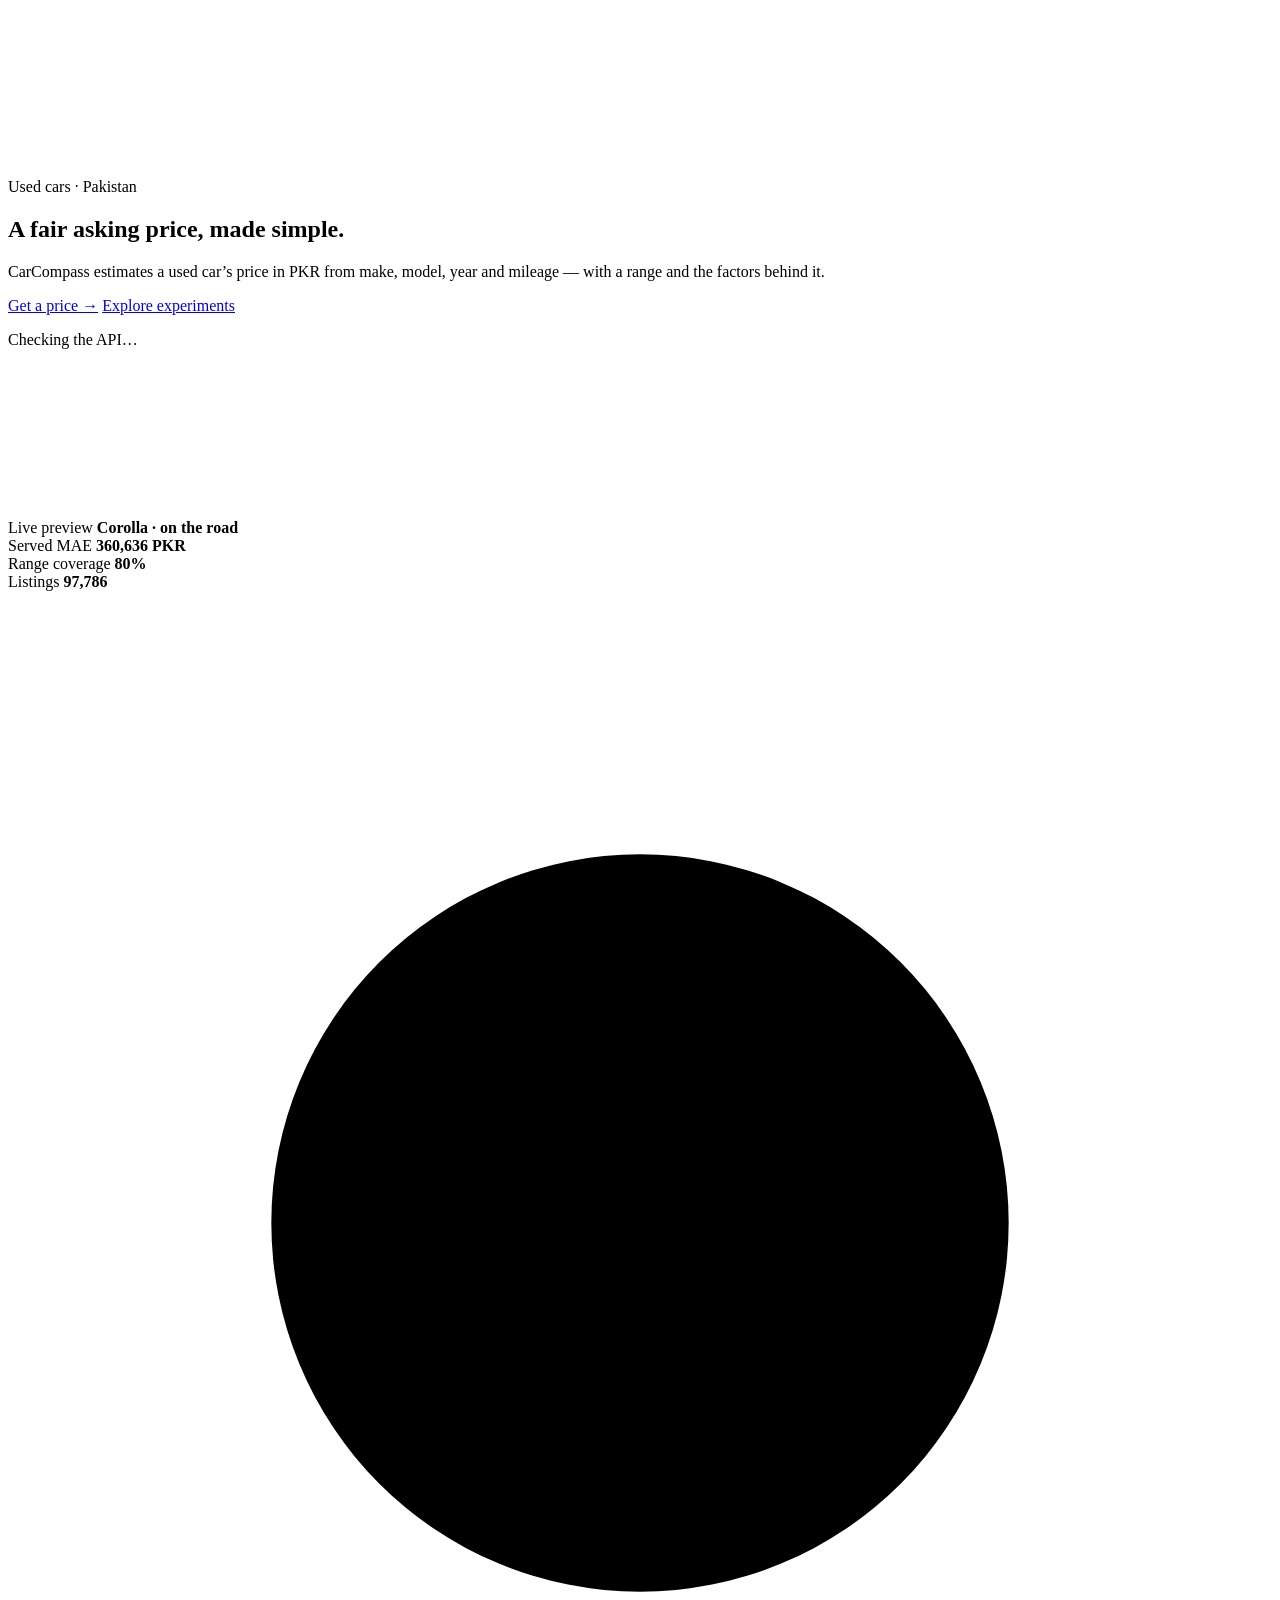
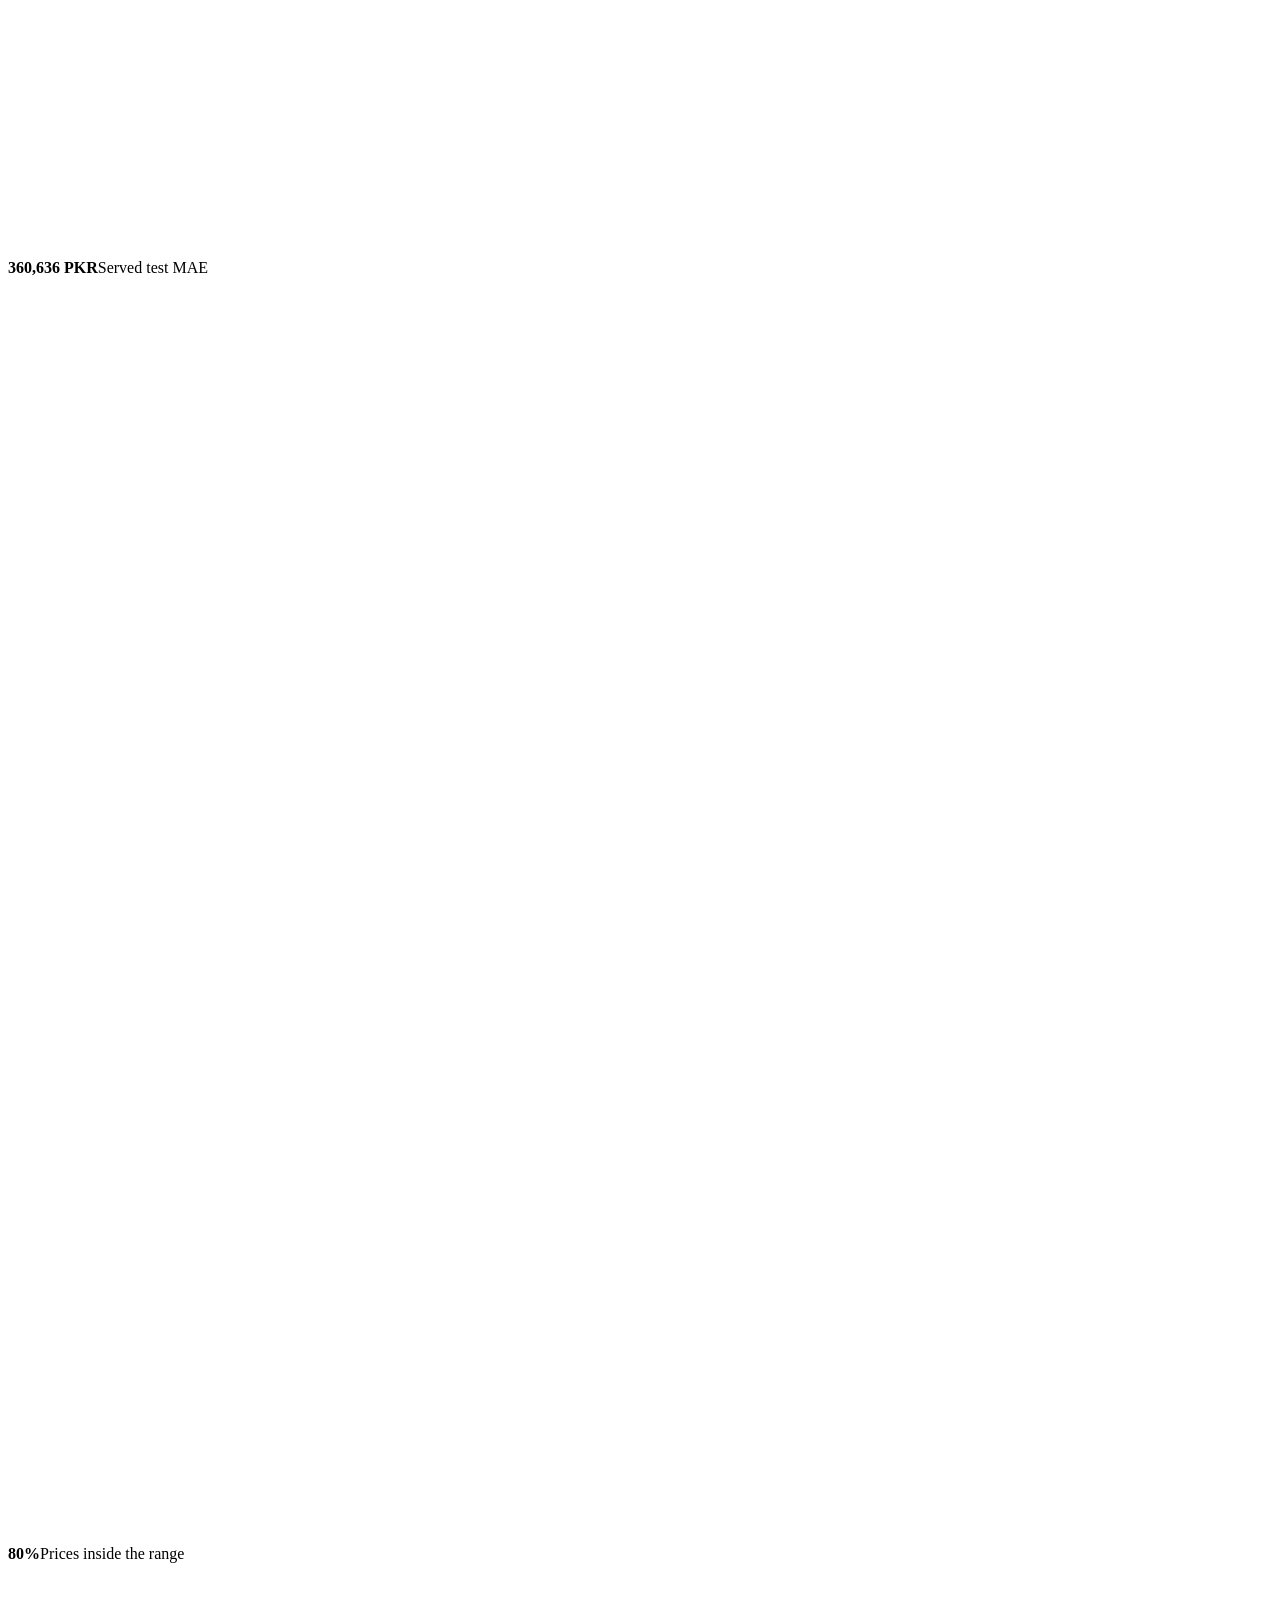
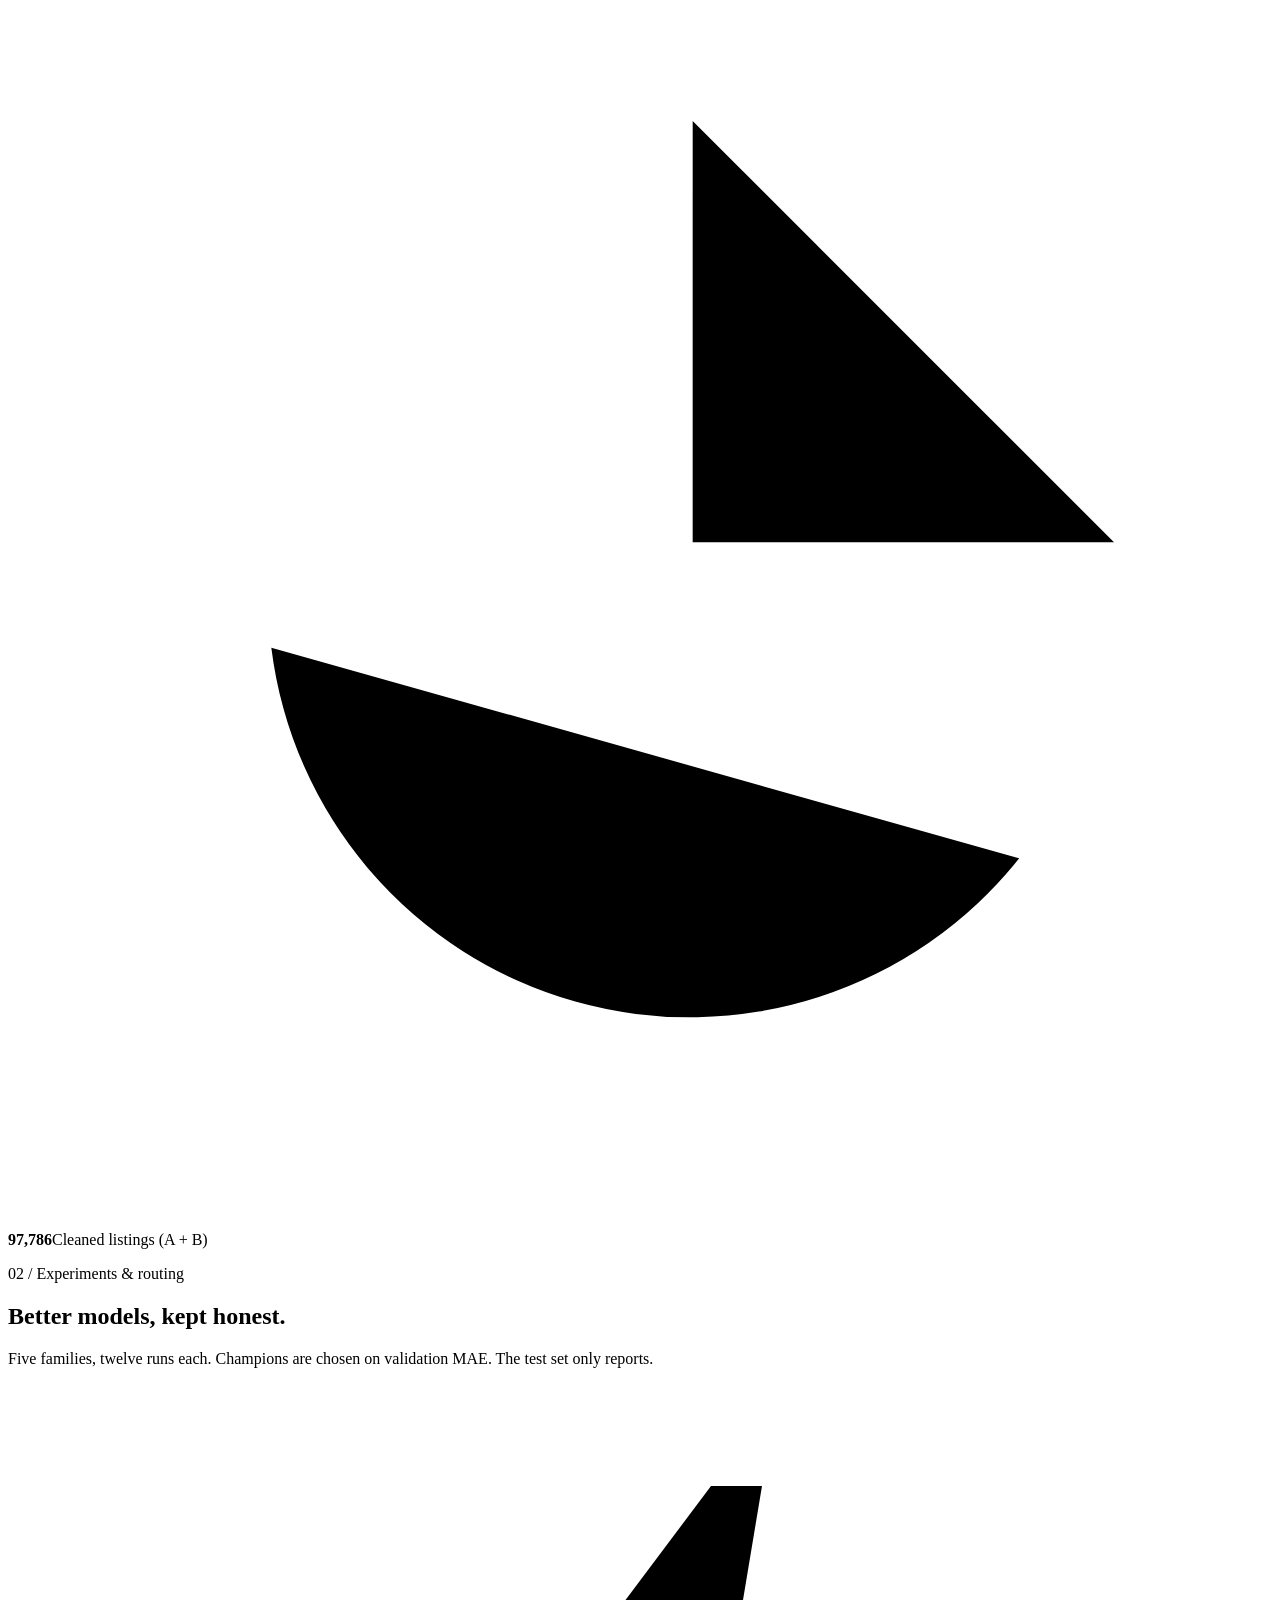
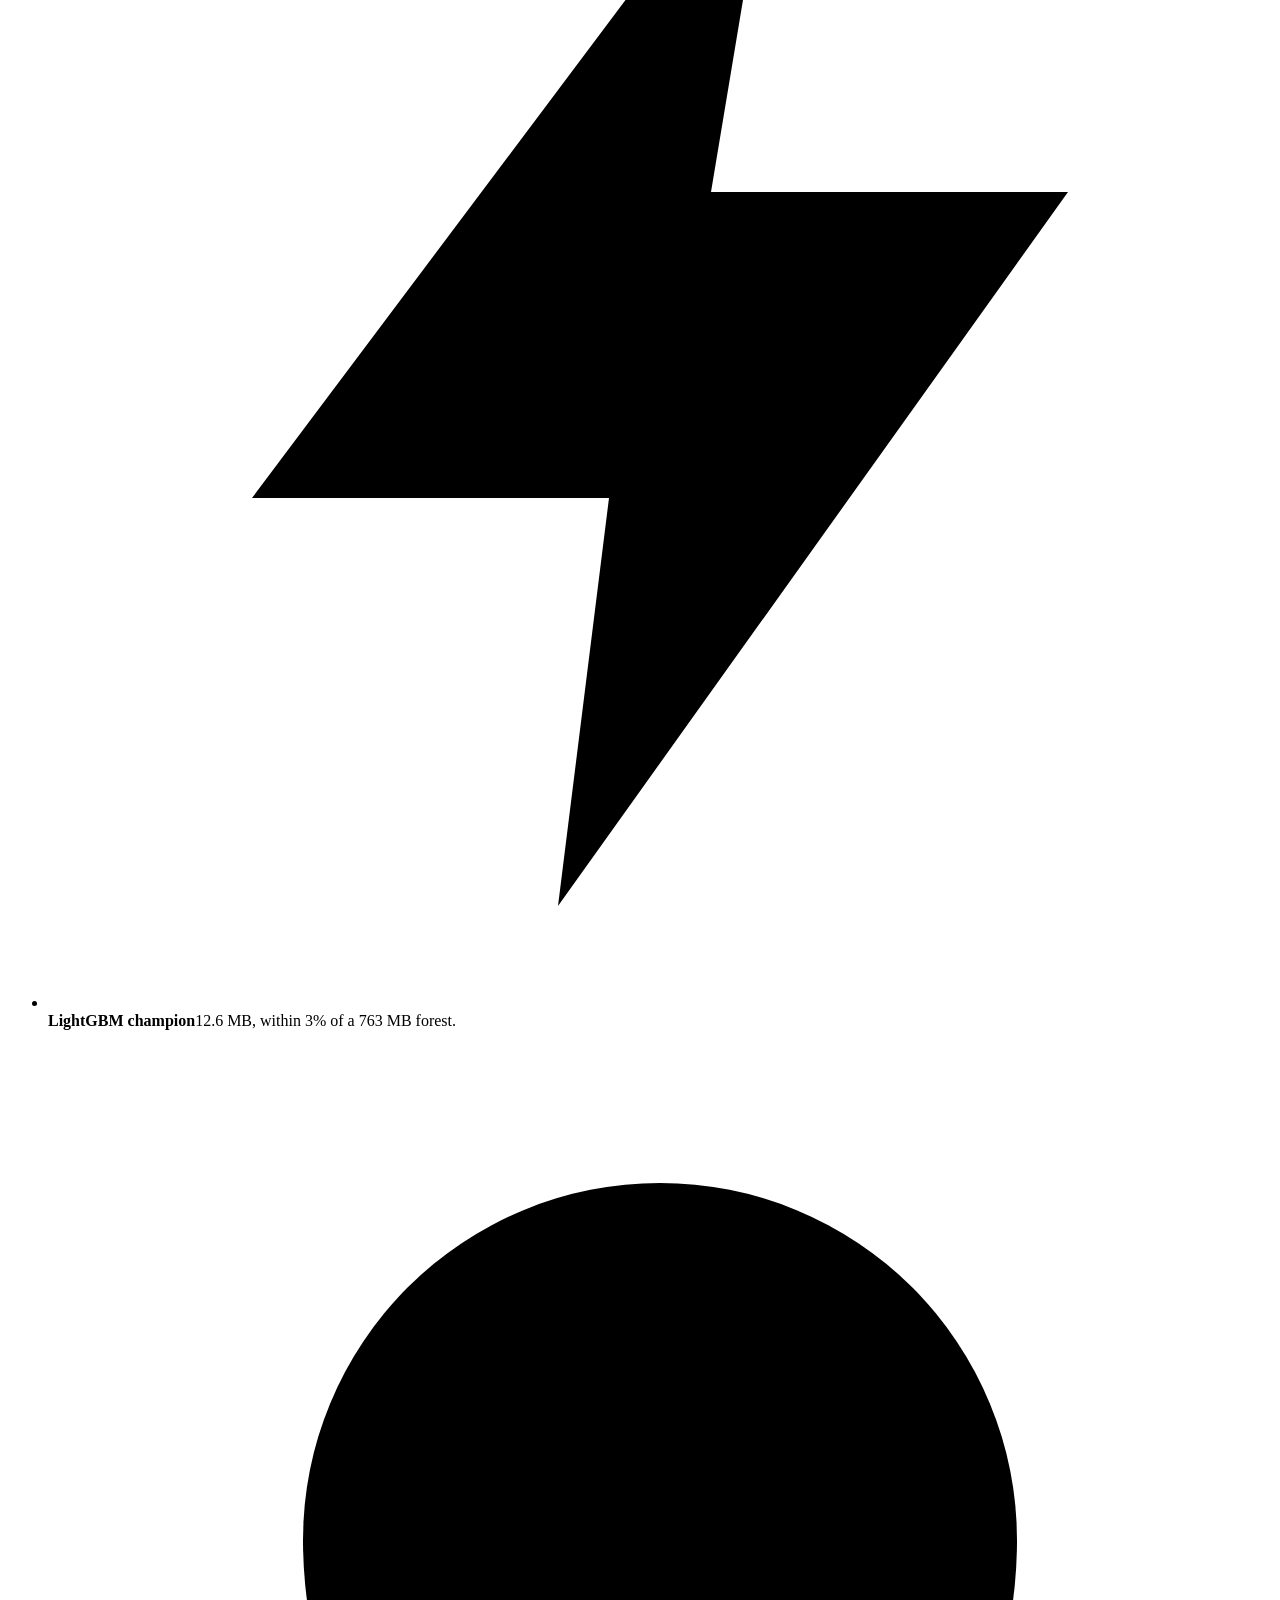
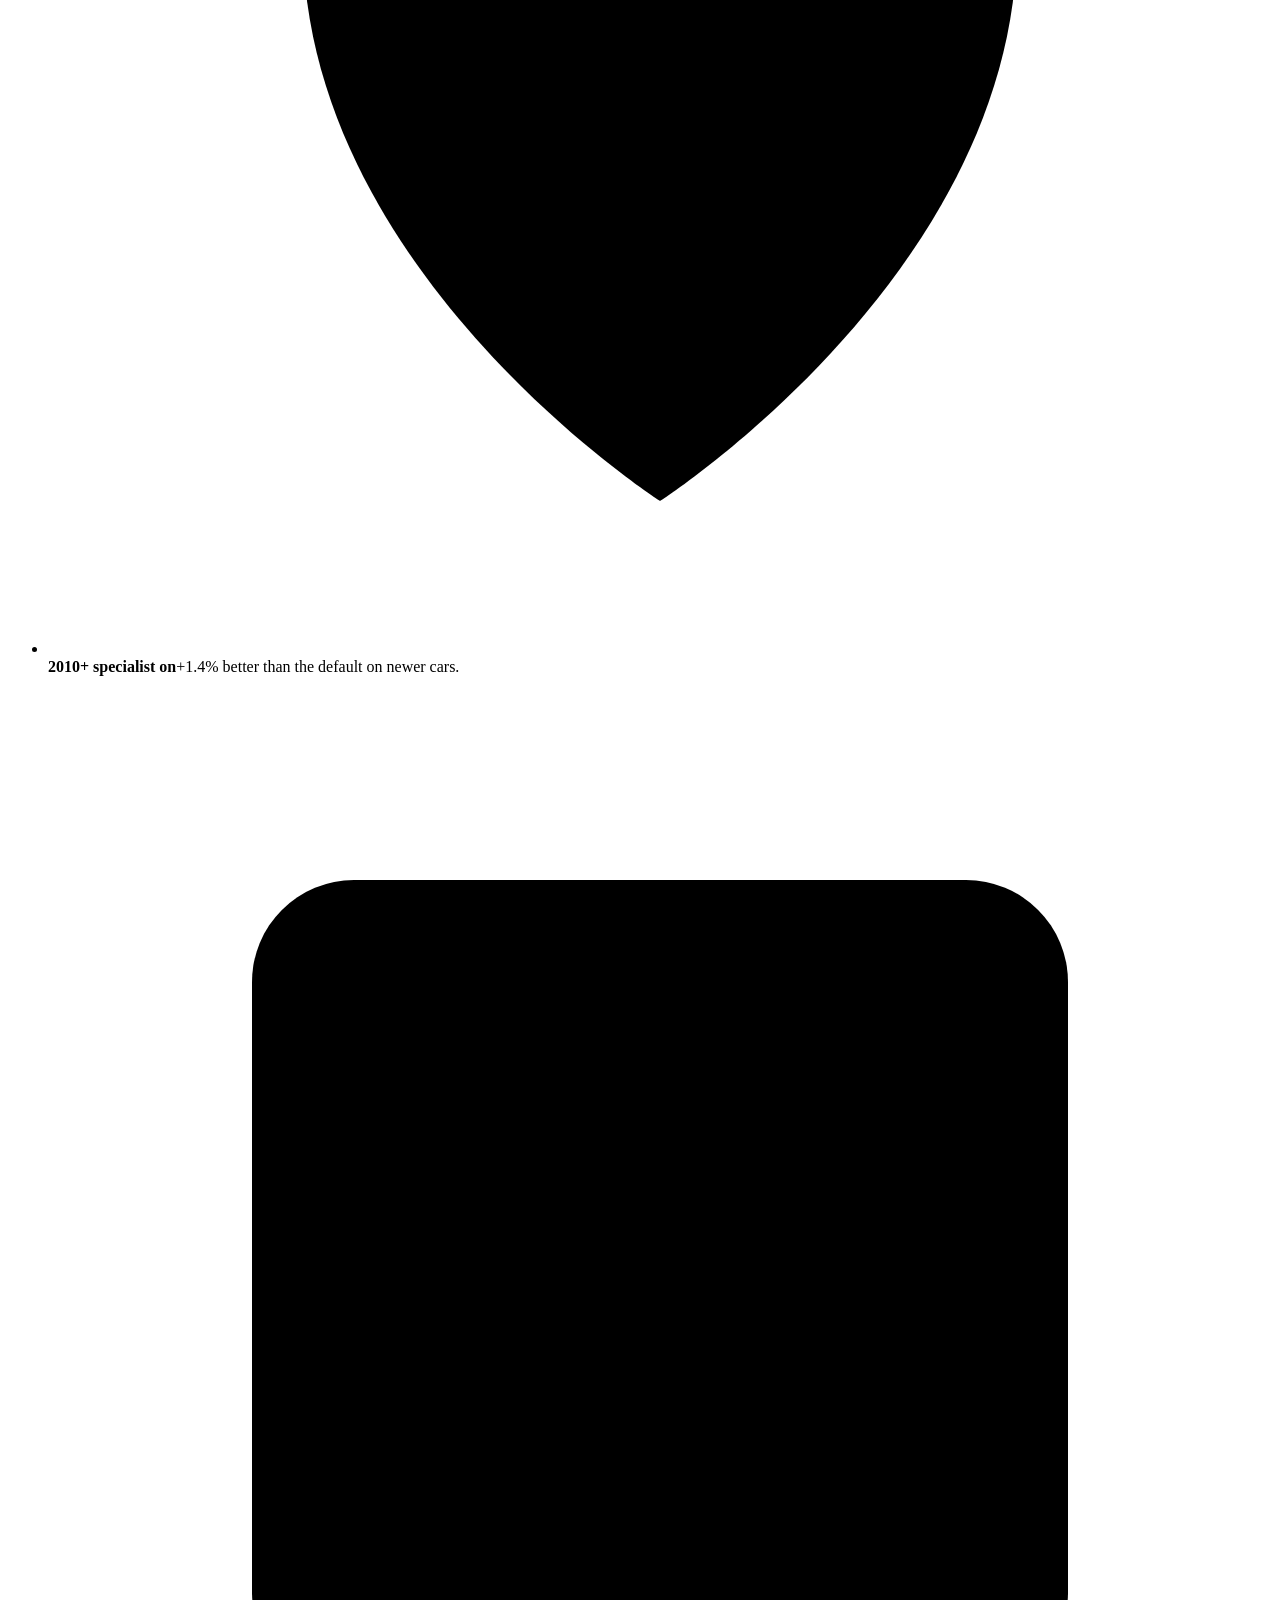
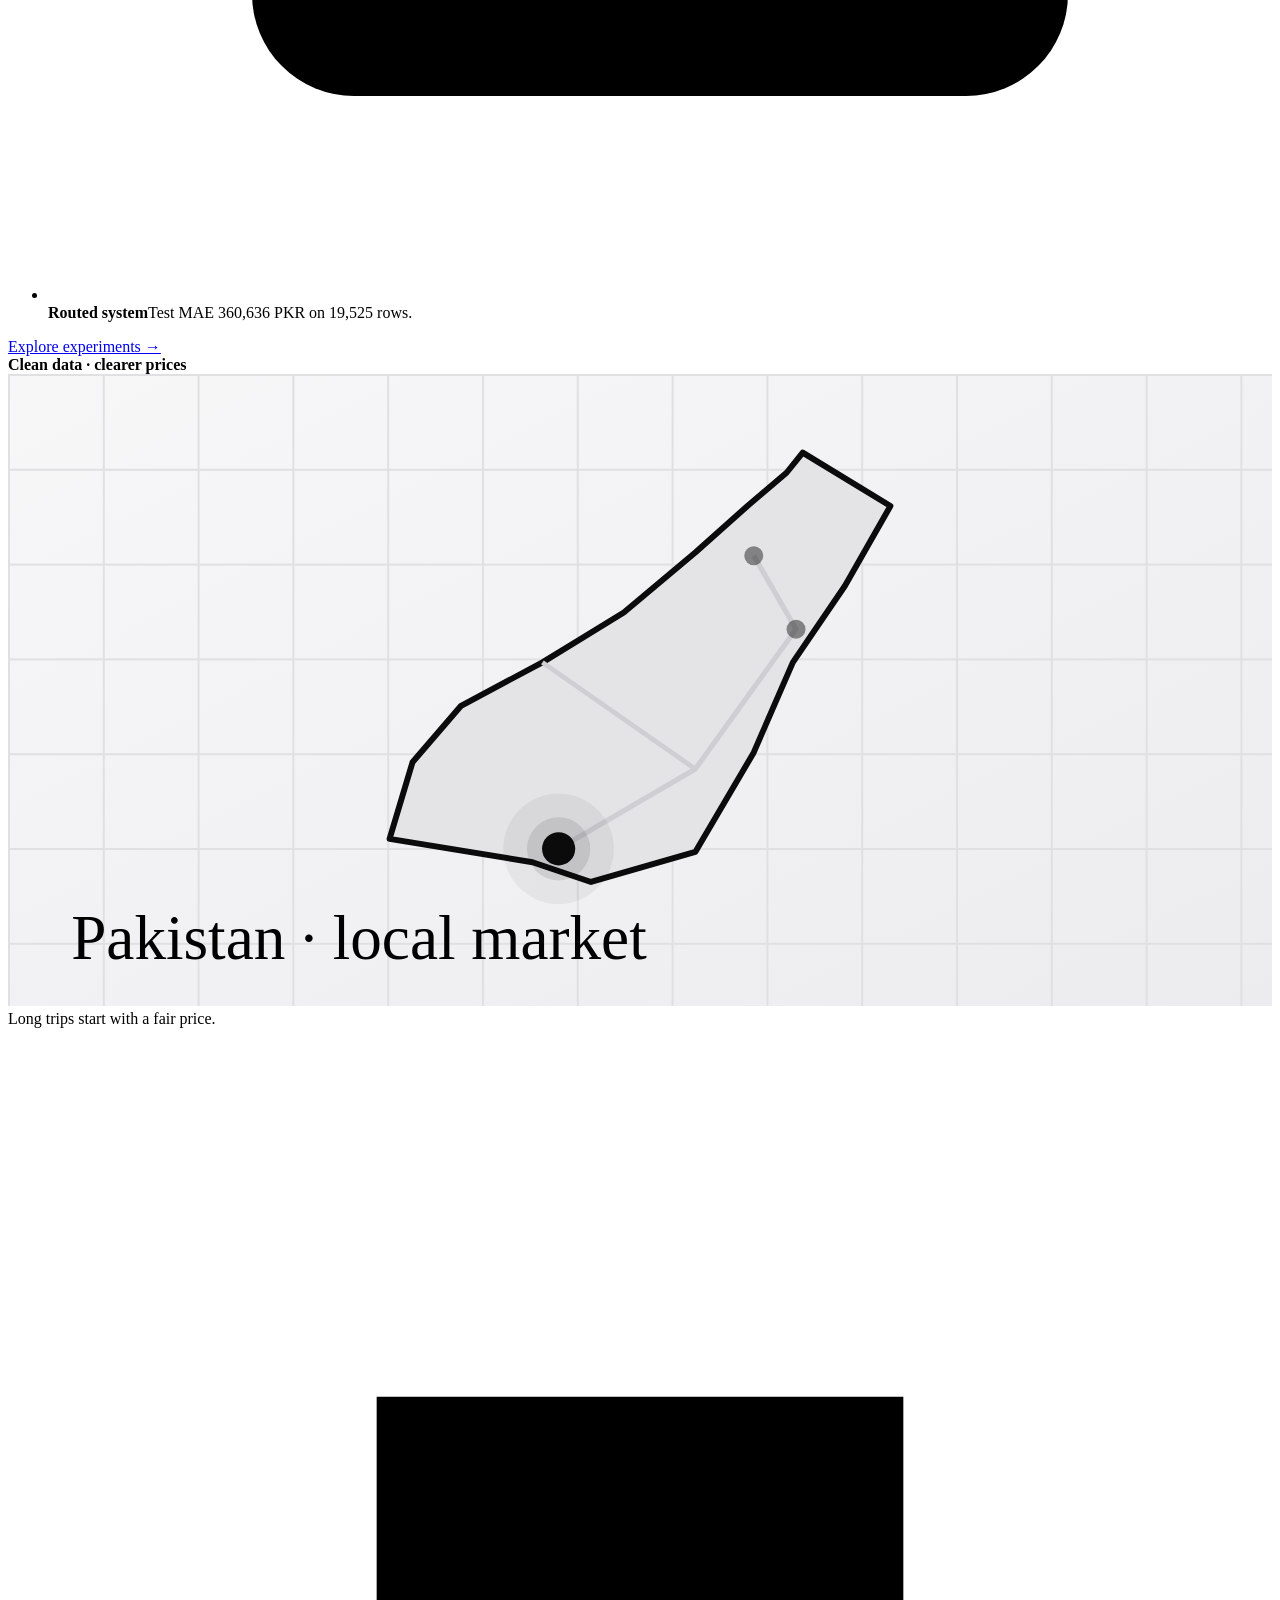
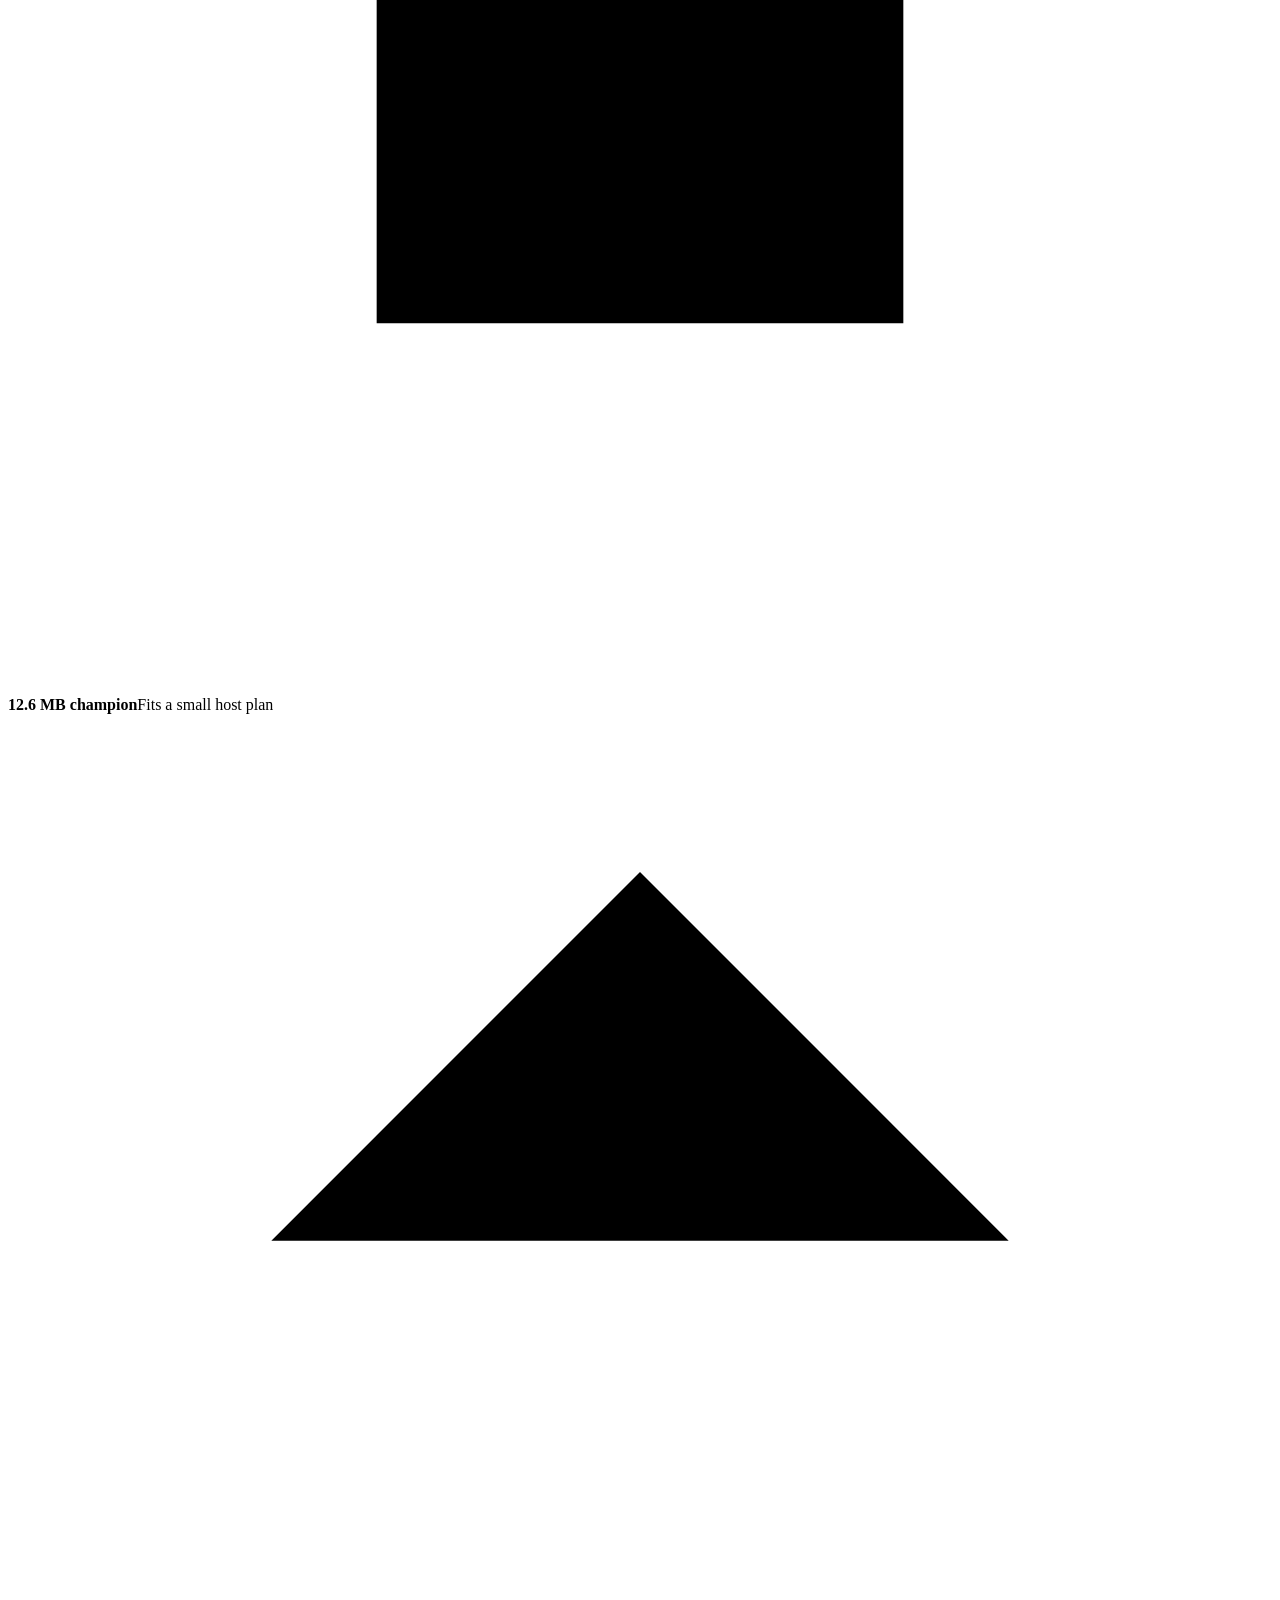
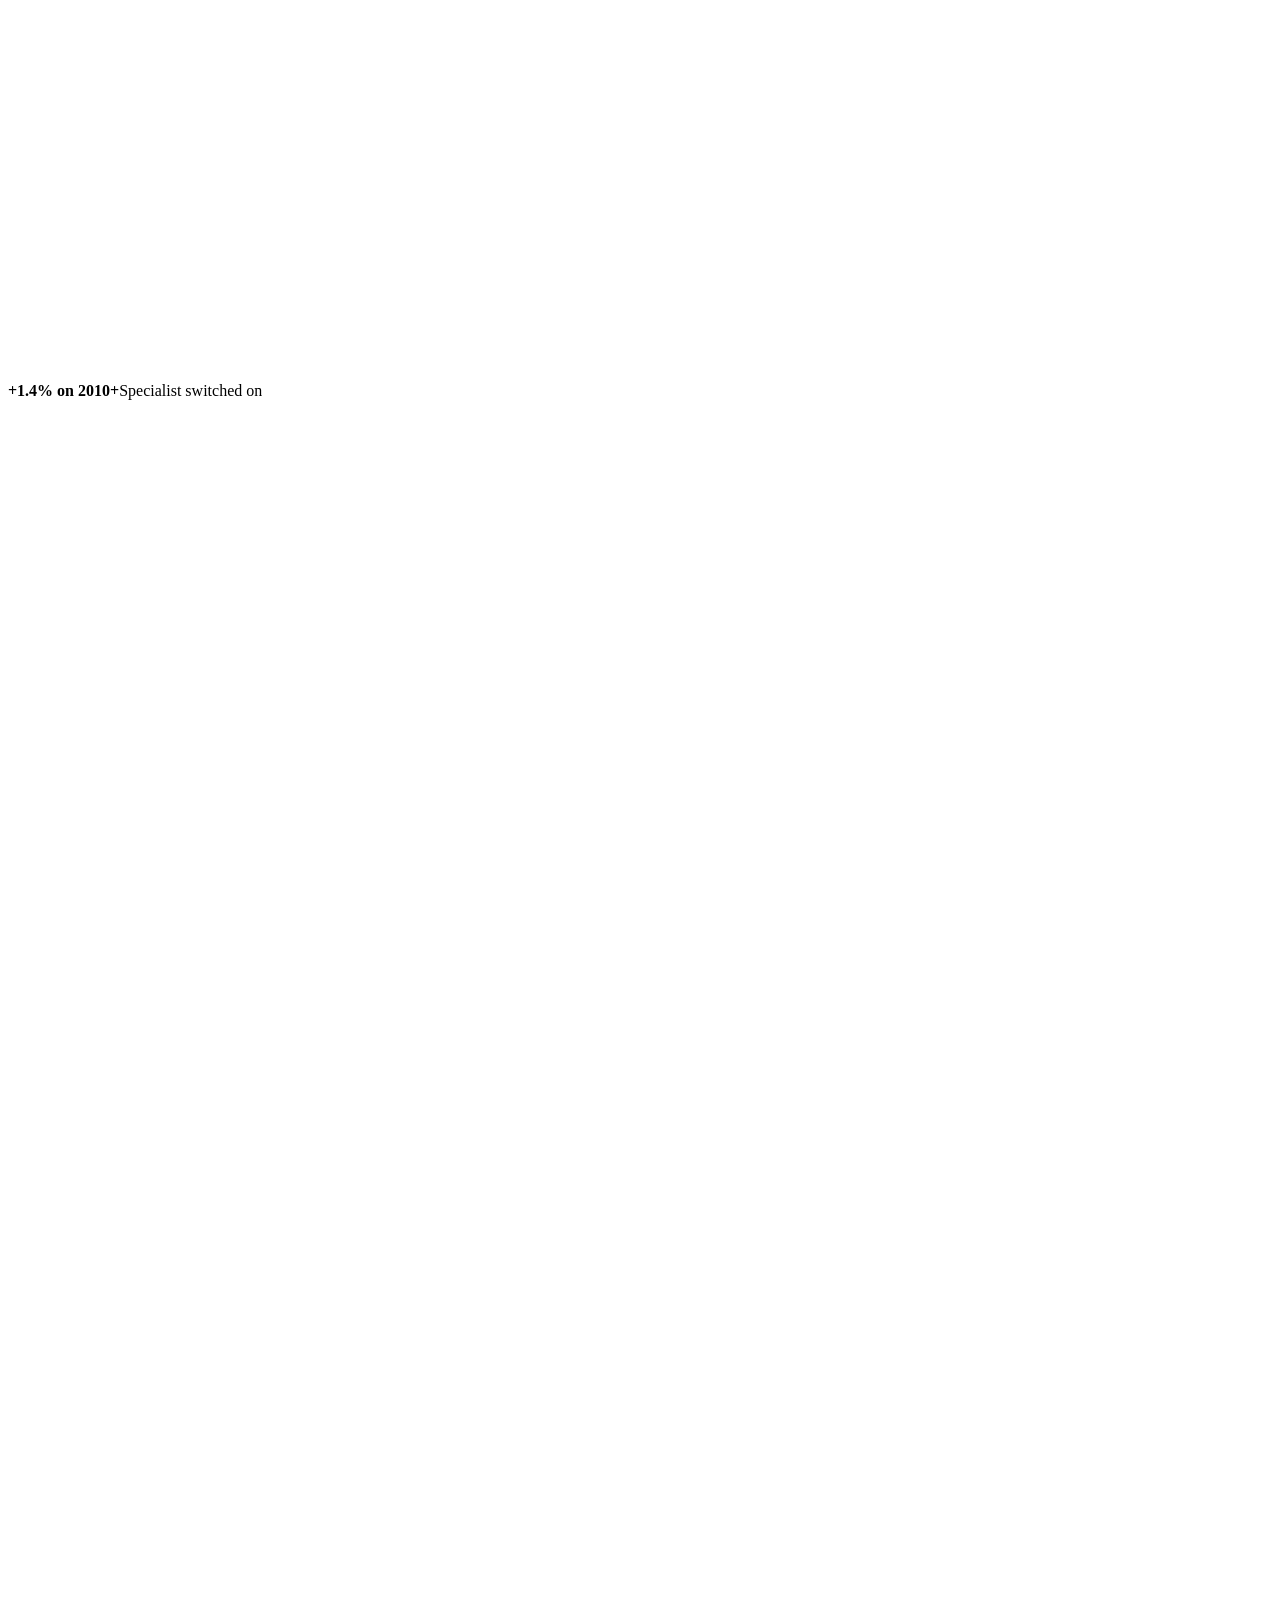
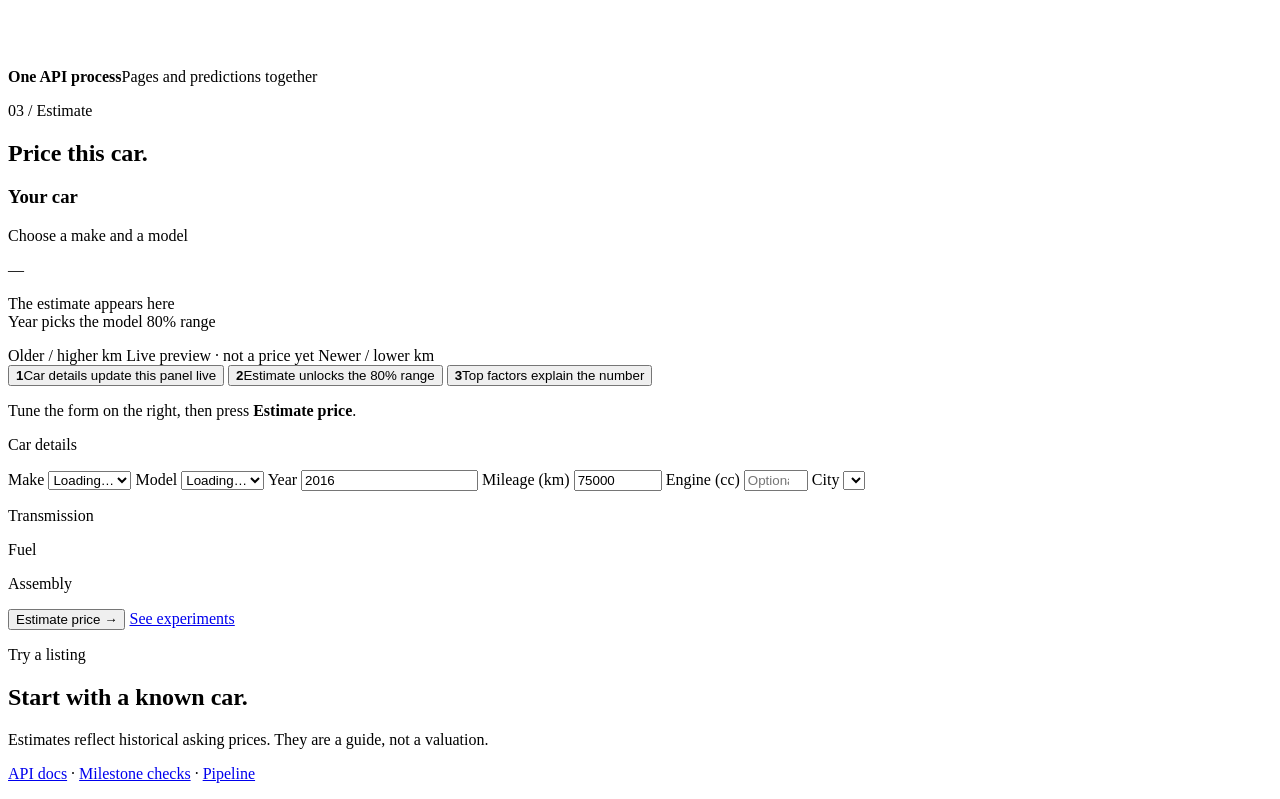
==== commit bff177b6: "Polish homepage hero and estimate empty state; document M2 checklist. Lock the first-viewport hero l" ====
--- a/src/static/index.html
+++ b/src/static/index.html
@@ -37,10 +37,11 @@
 
     <div class="hero-side">
       <div class="glass glass-frame">
-        <div class="glass-frame-media">
+        <div class="glass-frame-media video-neon">
           <video class="hero-frame-video" autoplay muted loop playsinline poster="/assets/img/hero-2.png">
             <source src="/assets/img/hero-live.mp4" type="video/mp4">
           </video>
+          <span class="live-dot" aria-hidden="true"></span>
         </div>
         <div class="glass-frame-meta">
           <span>Live preview</span>
@@ -109,7 +110,44 @@
     </div>
 
     <div class="side-stack">
-      <div class="side-card map" aria-hidden="true"></div>
+      <div class="side-card map" aria-hidden="true">
+        <svg class="map-svg" viewBox="0 0 320 160" xmlns="http://www.w3.org/2000/svg" focusable="false">
+          <defs>
+            <pattern id="map-grid" width="24" height="24" patternUnits="userSpaceOnUse">
+              <path d="M24 0H0V24" fill="none" stroke="#e0e0e3" stroke-width="1"/>
+            </pattern>
+            <linearGradient id="map-wash" x1="0" y1="0" x2="1" y2="1">
+              <stop offset="0%" stop-color="#f7f7f8"/>
+              <stop offset="100%" stop-color="#ececef"/>
+            </linearGradient>
+          </defs>
+          <rect width="320" height="160" fill="url(#map-wash)"/>
+          <rect width="320" height="160" fill="url(#map-grid)"/>
+          <!-- Geographic Pakistan silhouette -->
+          <path
+            class="map-land"
+            d="M201.2 19.9
+               L223.4 33.4 L211.9 53.6 L198.7 73.0 L188.8 95.8 L174.0 121.0
+               L147.6 128.6 L132.8 123.6 L96.6 117.7 L102.4 98.3 L114.7 84.0
+               L135.3 73.0 L155.9 60.4 L174.0 45.2 L187.2 33.4 L197.1 25.0 Z"
+            fill="#e4e4e7"
+            stroke="#0b0b0c"
+            stroke-width="1.5"
+            stroke-linejoin="round"
+          />
+          <!-- Soft corridor roads -->
+          <path d="M188.8 46 L199.5 64.6 L174 100 L139.4 120.2" fill="none" stroke="#cfcfd3" stroke-width="1.3"/>
+          <path d="M135.3 73 L174 100" fill="none" stroke="#cfcfd3" stroke-width="1.2"/>
+          <!-- Secondary cities -->
+          <circle cx="188.8" cy="46" r="2.4" fill="#0b0b0c" opacity="0.45"/>
+          <circle cx="199.5" cy="64.6" r="2.4" fill="#0b0b0c" opacity="0.45"/>
+          <!-- Primary pin (Karachi) -->
+          <circle cx="139.4" cy="120.2" r="14" fill="#0b0b0c" opacity="0.05"/>
+          <circle cx="139.4" cy="120.2" r="8" fill="#0b0b0c" opacity="0.1"/>
+          <circle cx="139.4" cy="120.2" r="4.2" fill="#0b0b0c"/>
+          <text x="16" y="148" class="map-label">Pakistan · local market</text>
+        </svg>
+      </div>
       <div class="side-card photo">Long trips start with a fair price.</div>
       <div class="side-row">
         <svg viewBox="0 0 24 24"><path d="M7 7h10v10H7z"/><path d="M9 12h6"/></svg>
@@ -132,7 +170,7 @@
   </section>
 
   <section class="estimate-grid">
-    <article class="config">
+    <article class="config result-panel" id="result-panel">
       <div class="config-top">
         <div>
           <h3 id="result-title">Your car</h3>
@@ -162,6 +200,37 @@
       <div class="factors" id="factors"></div>
       <p class="note" id="factor-note"></p>
       <p class="note" id="compare-line"></p>
+
+      <div class="result-idle" id="result-idle" aria-live="polite">
+        <div class="idle-meter" aria-hidden="true">
+          <div class="idle-track">
+            <span class="idle-band" id="idle-band"></span>
+            <i class="idle-mark" id="idle-mark"></i>
+          </div>
+          <div class="idle-meter-labels">
+            <span>Older / higher km</span>
+            <span id="idle-hint">Live preview · not a price yet</span>
+            <span>Newer / lower km</span>
+          </div>
+        </div>
+        <div class="idle-steps">
+          <button type="button" class="idle-step is-on" data-idle-step="1">
+            <b>1</b><span>Car details update this panel live</span>
+          </button>
+          <button type="button" class="idle-step" data-idle-step="2">
+            <b>2</b><span>Estimate unlocks the 80% range</span>
+          </button>
+          <button type="button" class="idle-step" data-idle-step="3">
+            <b>3</b><span>Top factors explain the number</span>
+          </button>
+        </div>
+        <div class="idle-ghosts" aria-hidden="true">
+          <div class="idle-ghost"><span></span><div class="track"><i style="width:72%"></i></div></div>
+          <div class="idle-ghost"><span></span><div class="track"><i style="width:54%"></i></div></div>
+          <div class="idle-ghost"><span></span><div class="track"><i style="width:38%"></i></div></div>
+        </div>
+        <p class="idle-cta">Tune the form on the right, then press <strong>Estimate price</strong>.</p>
+      </div>
     </article>
 
     <article class="config">
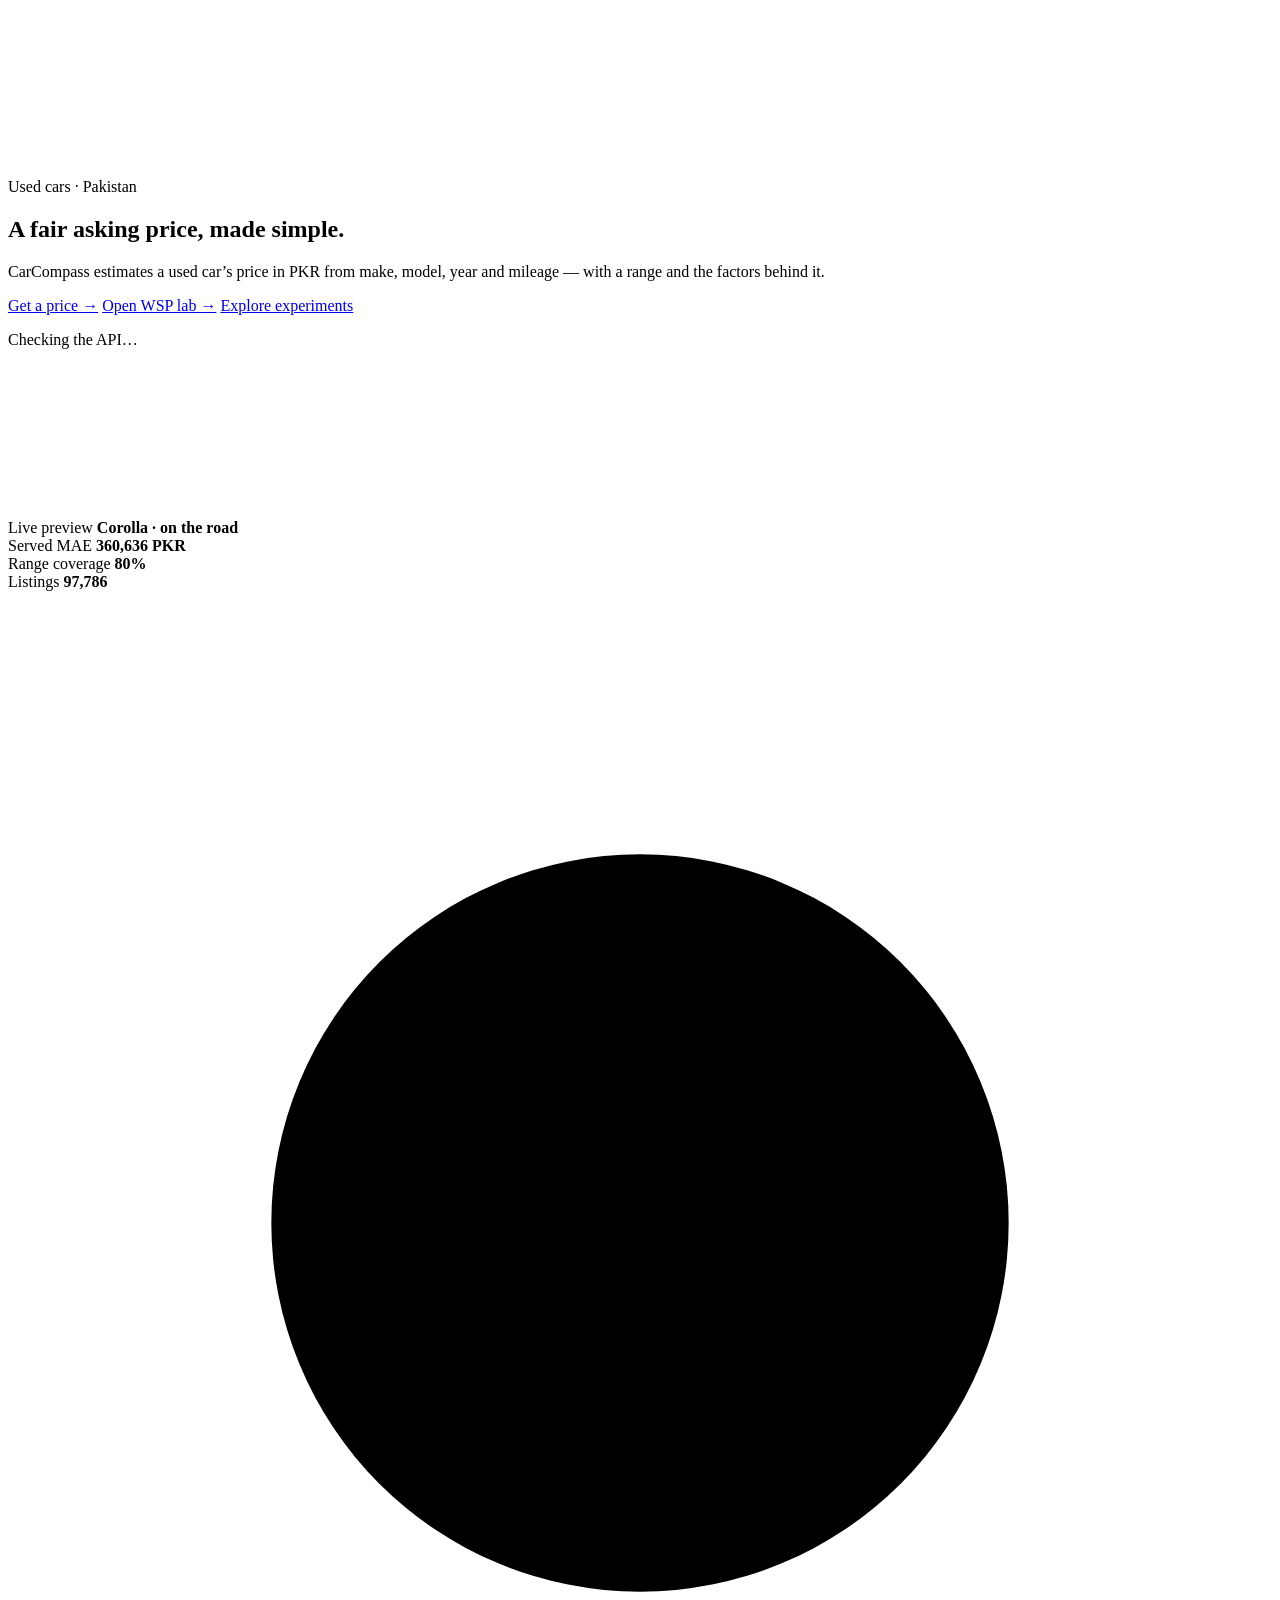
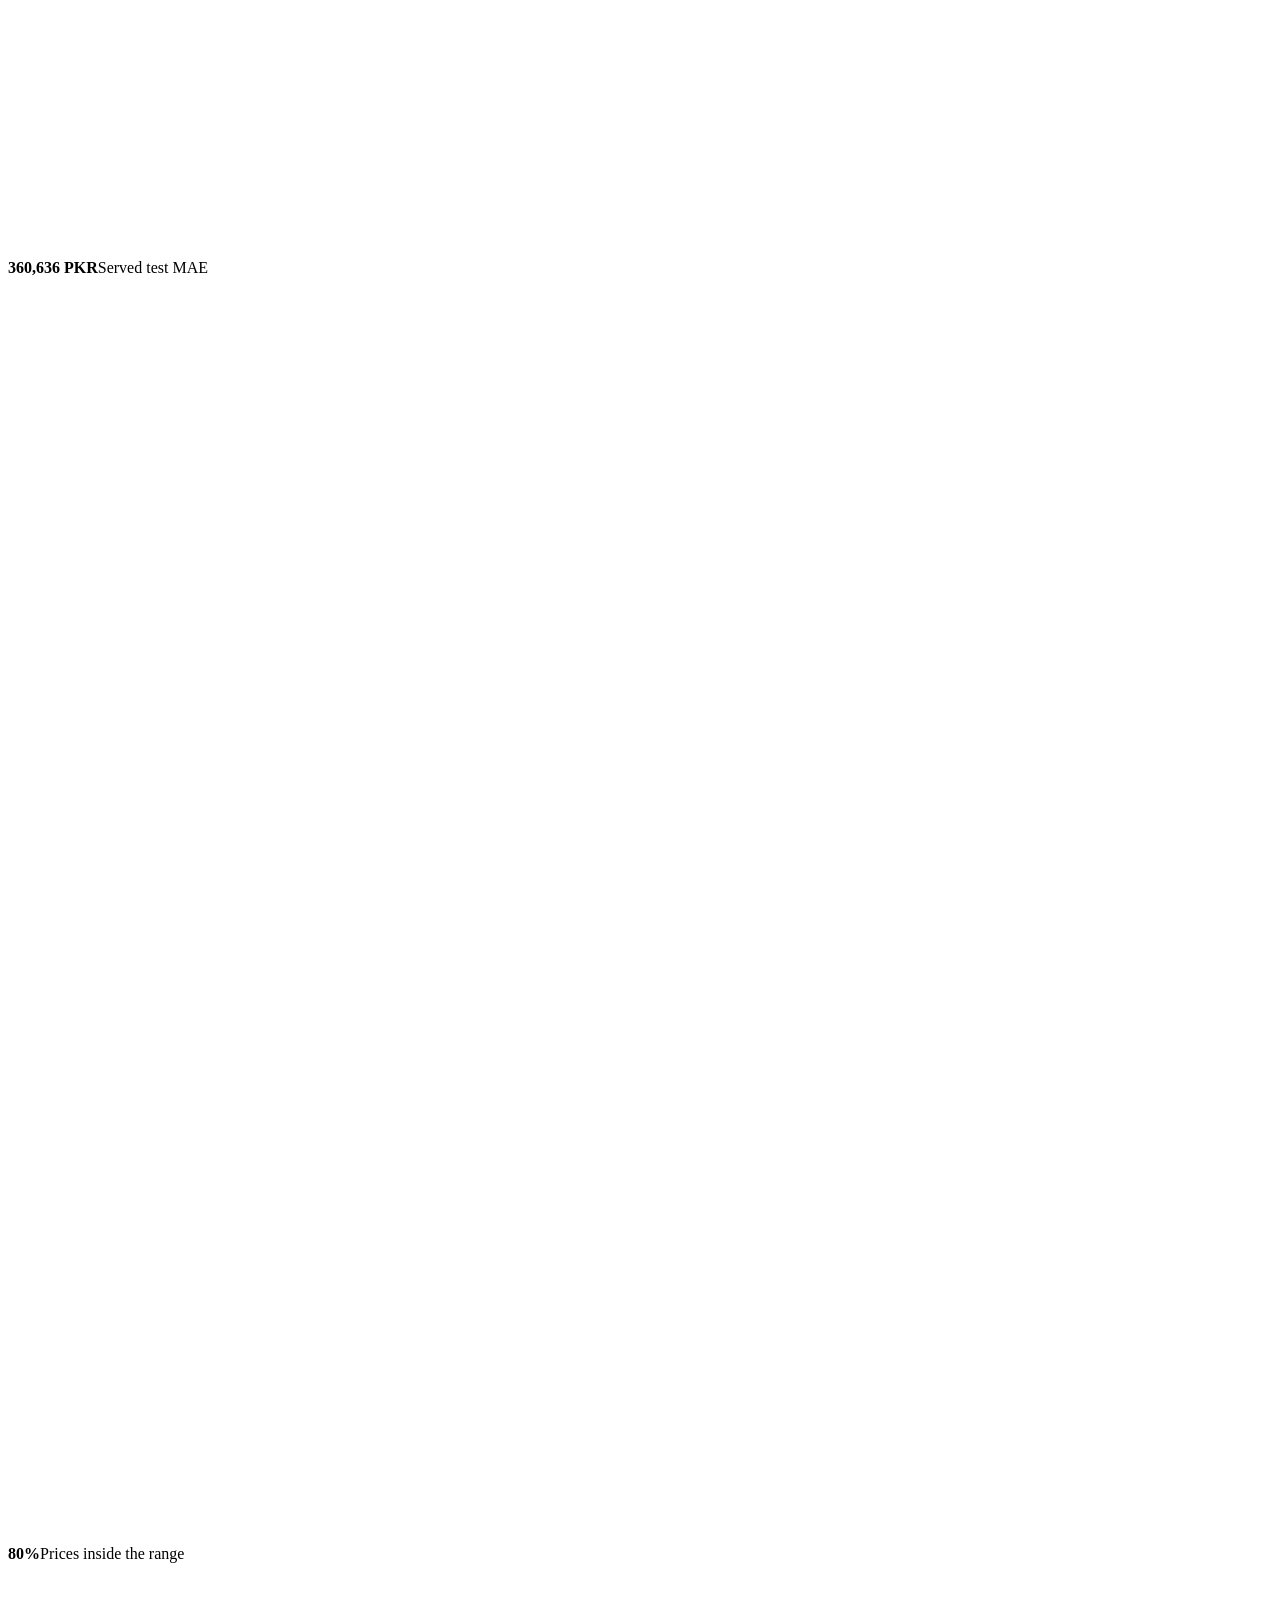
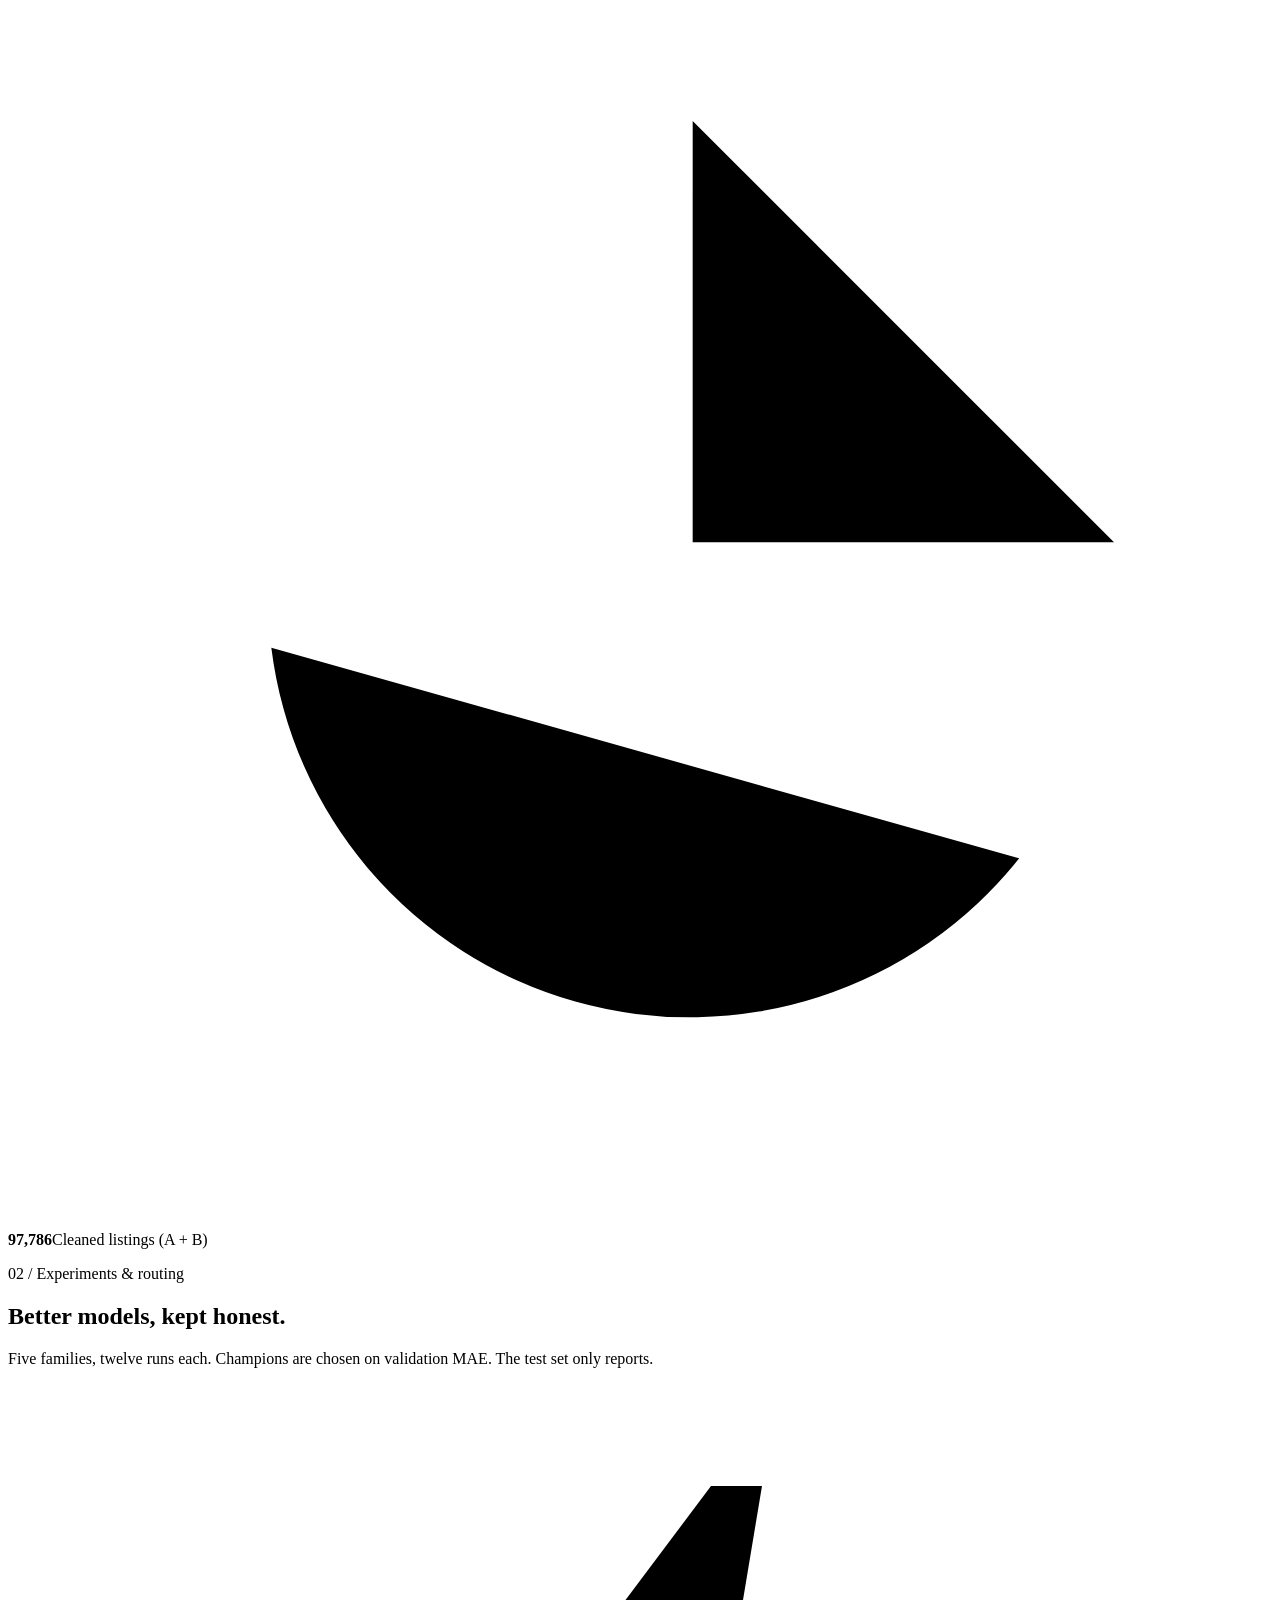
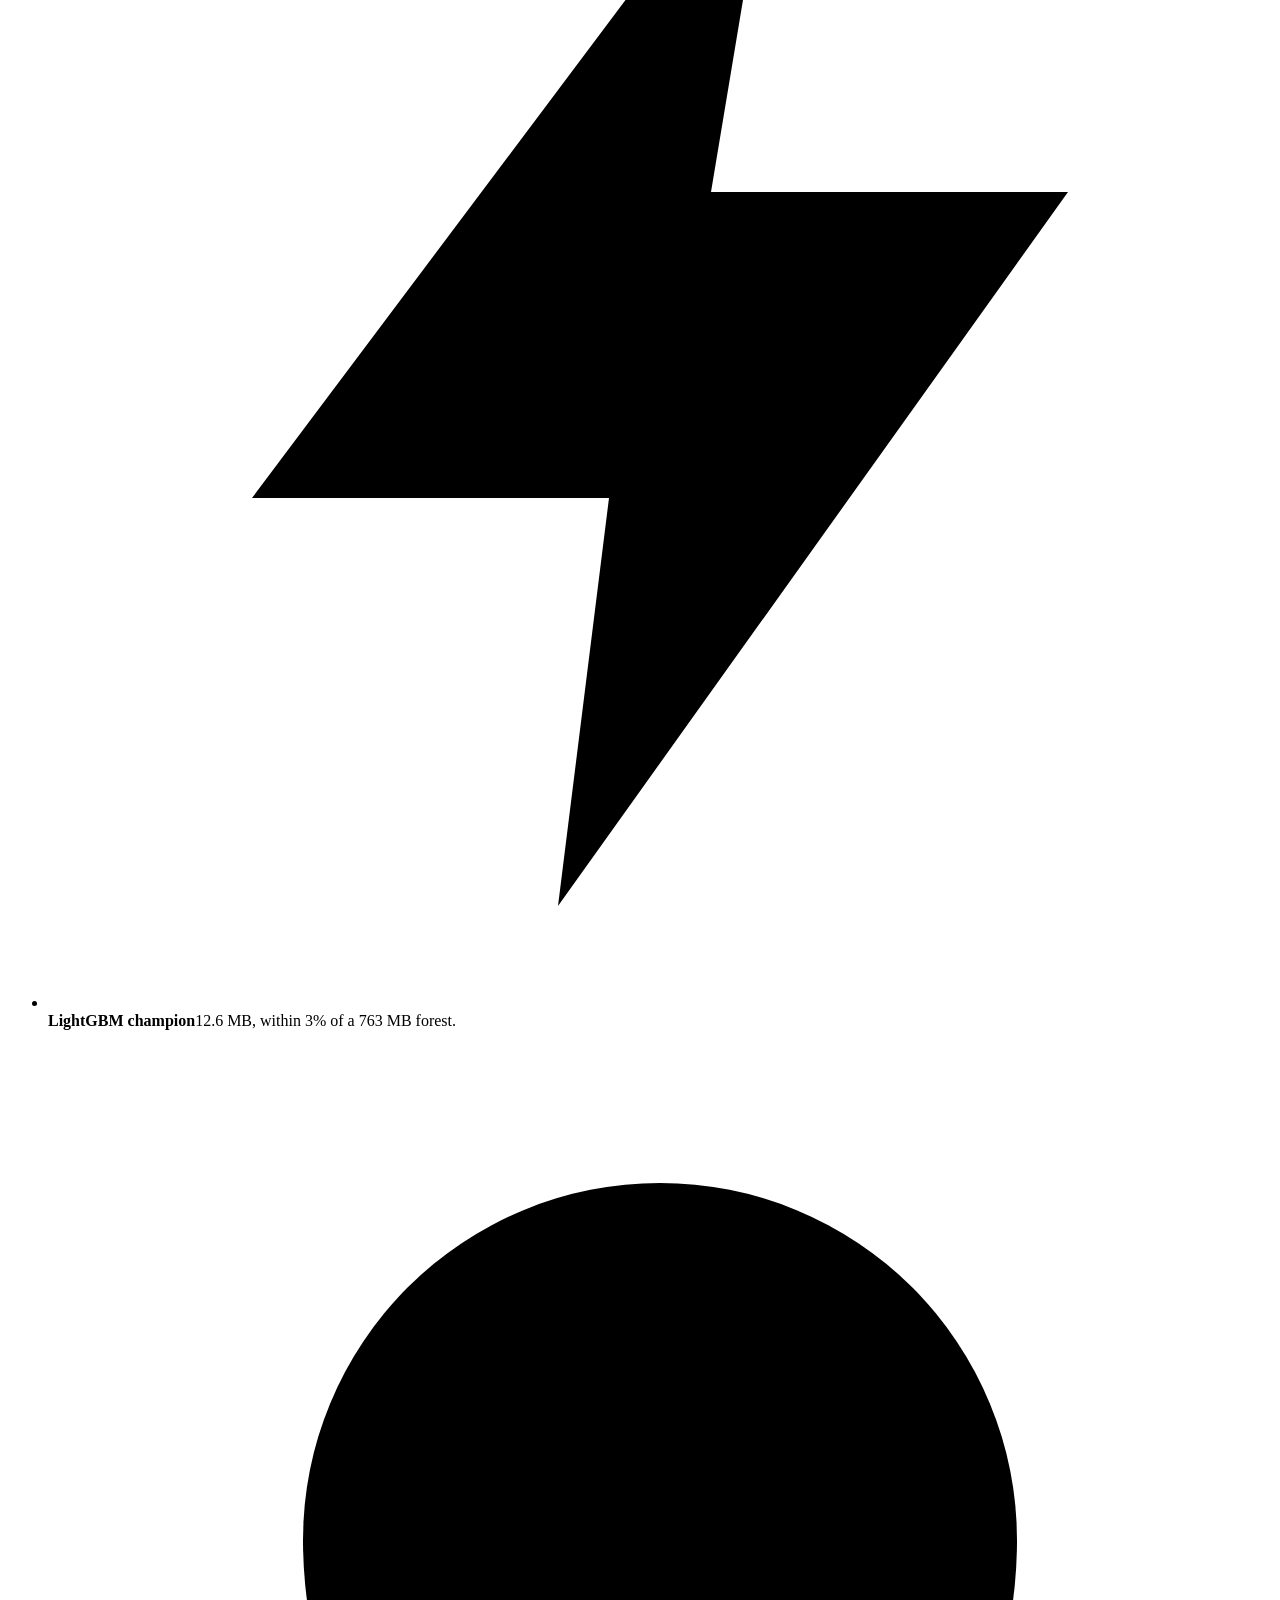
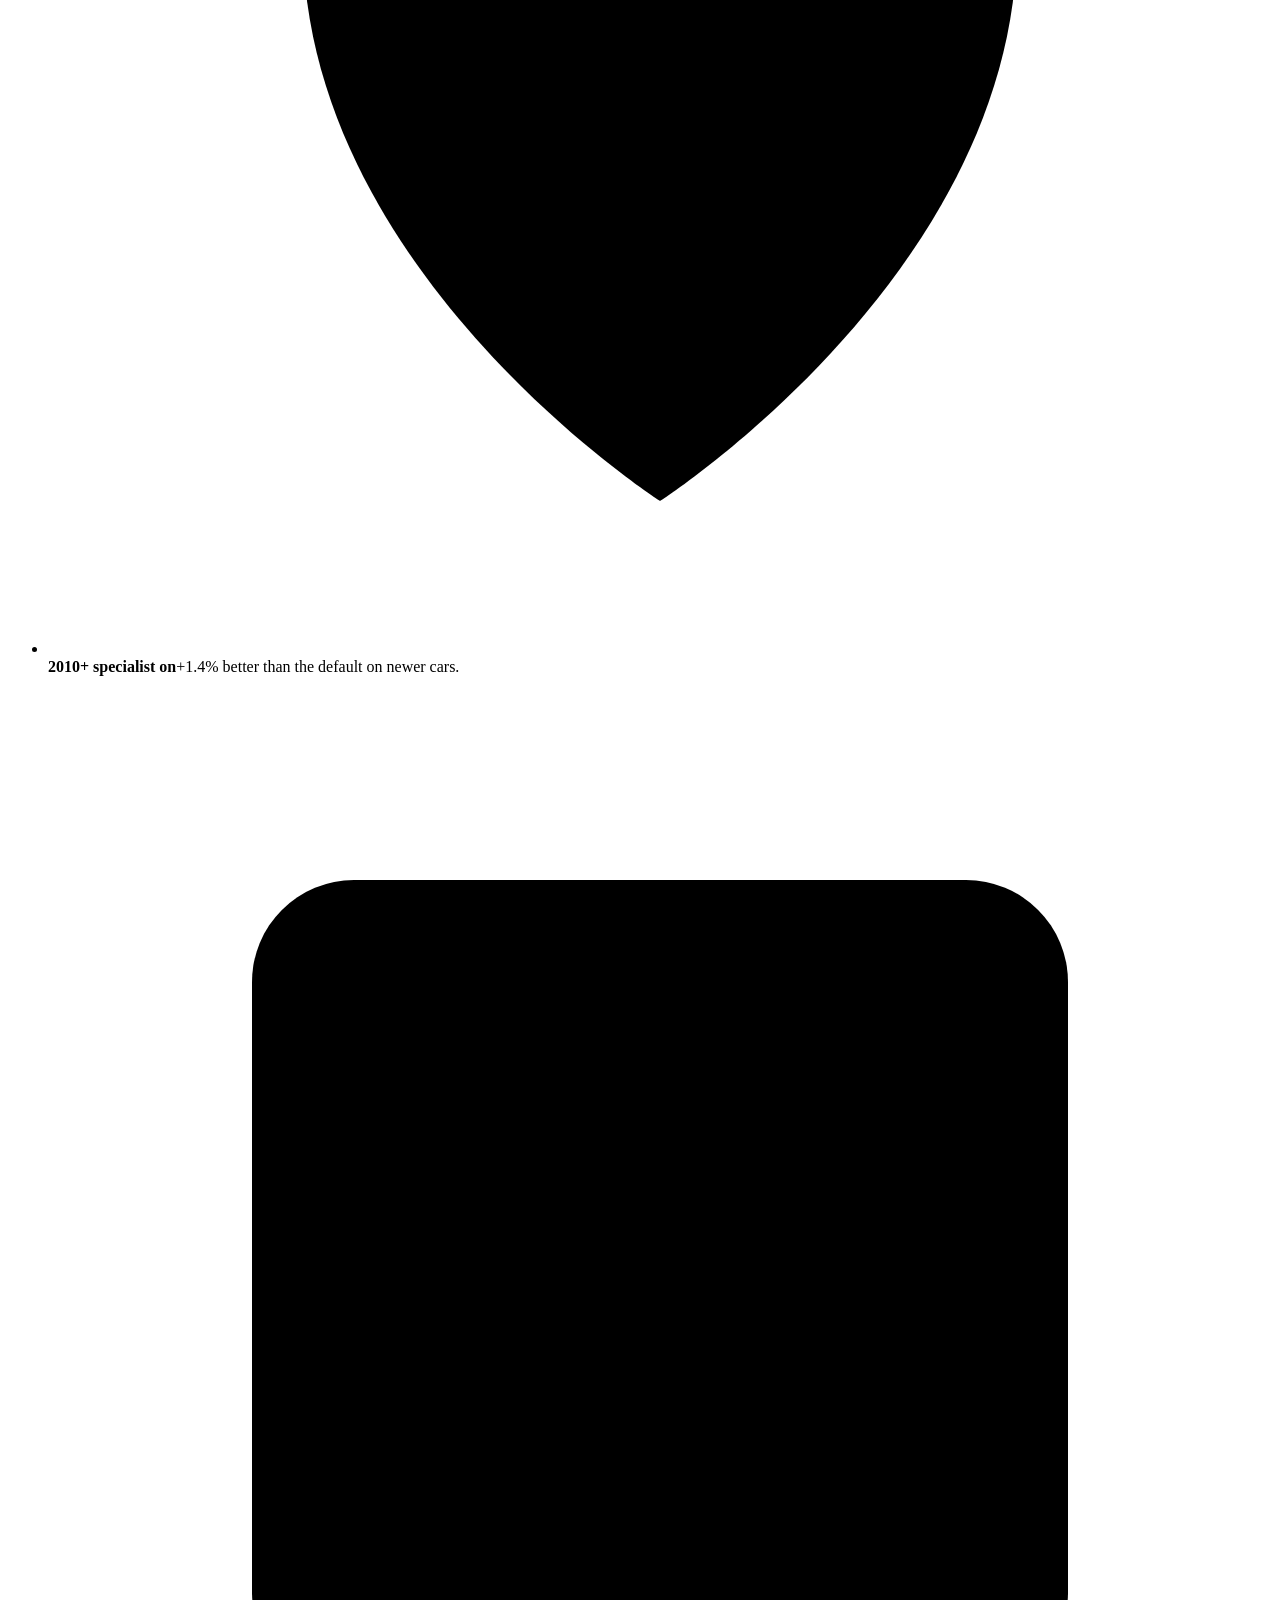
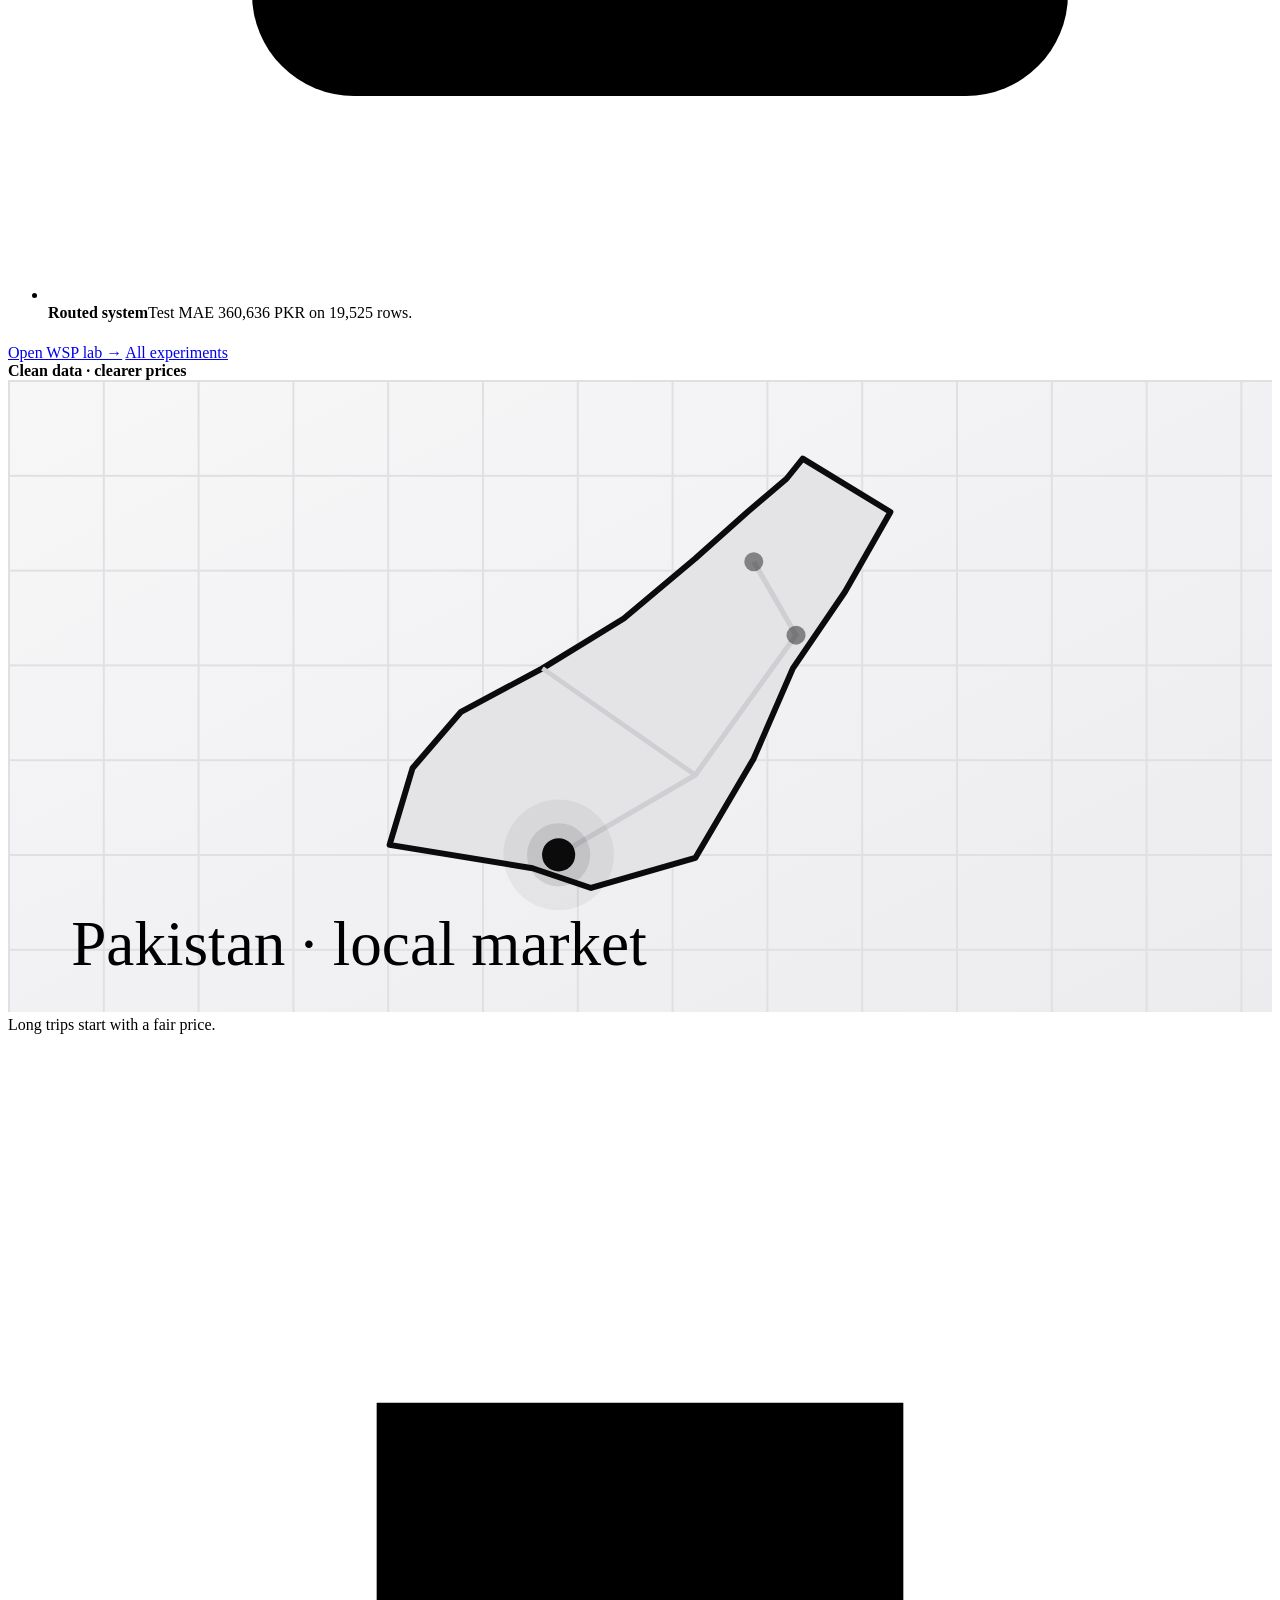
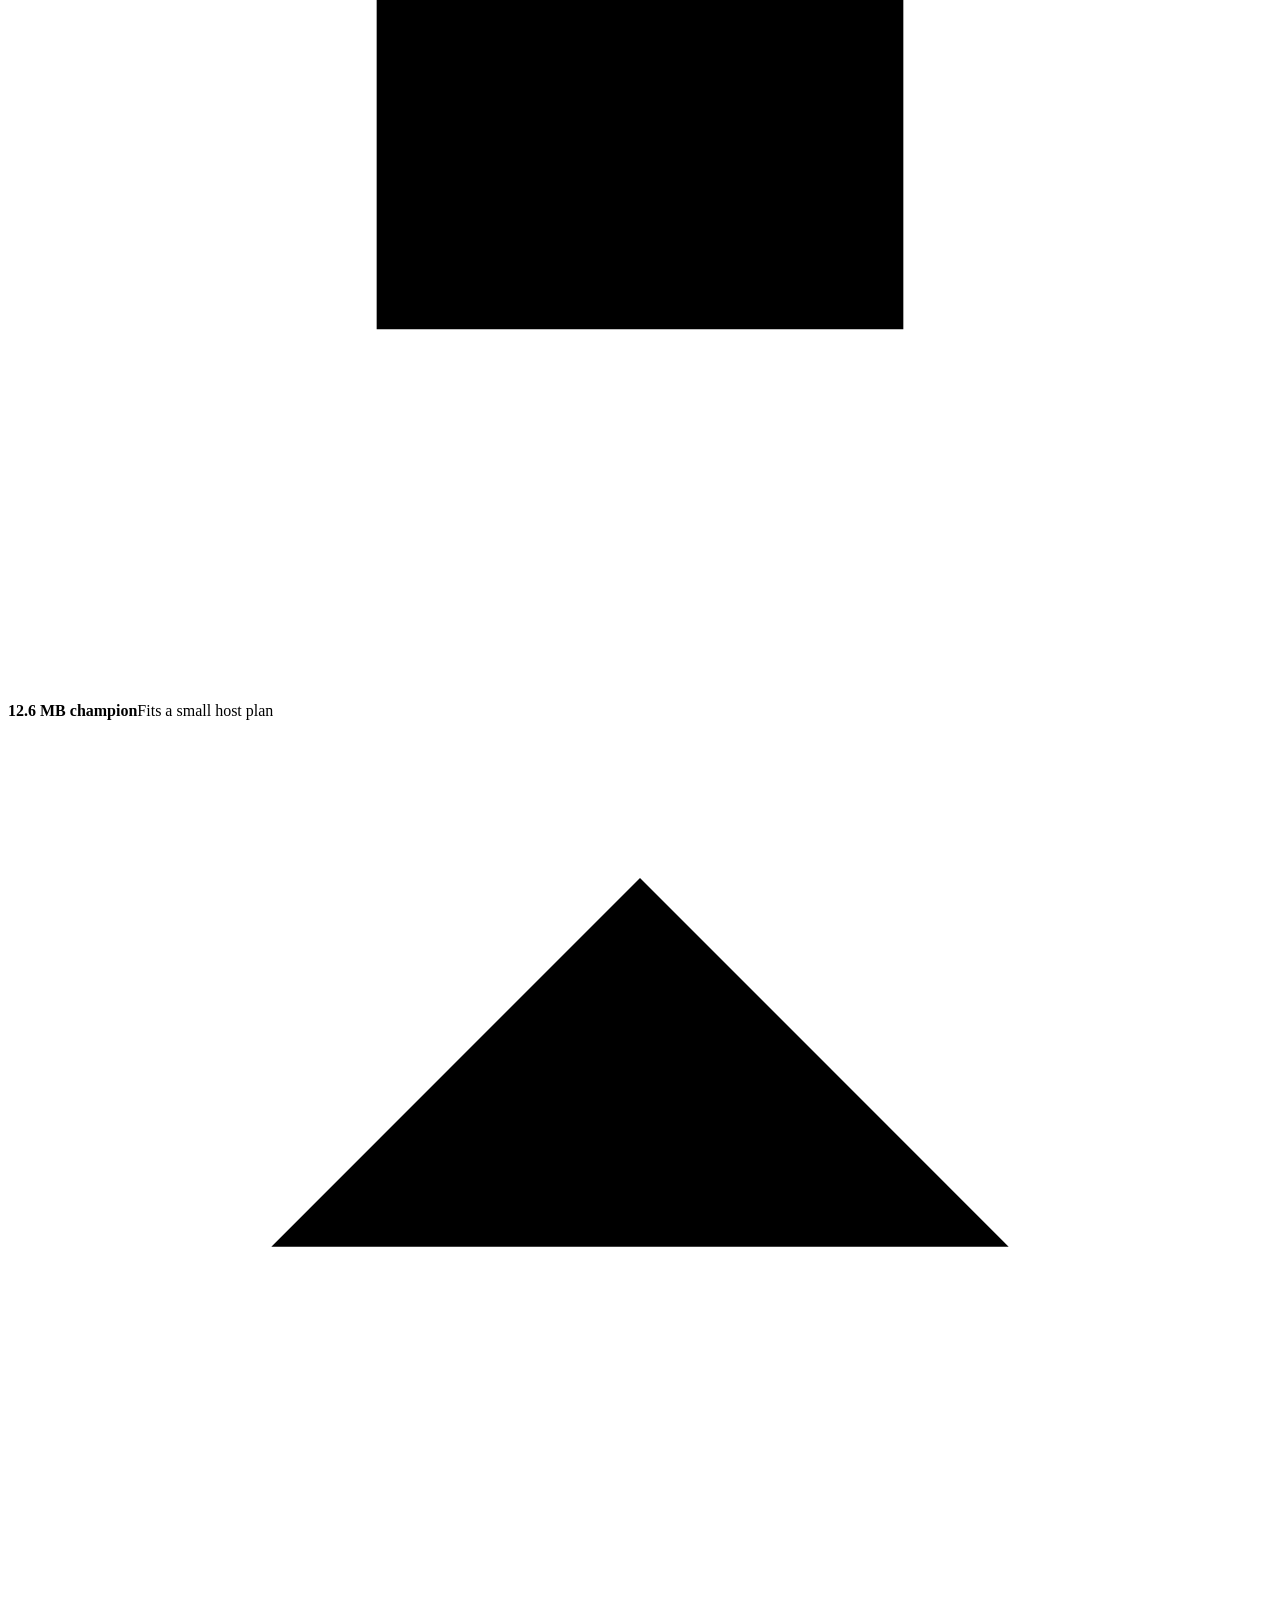
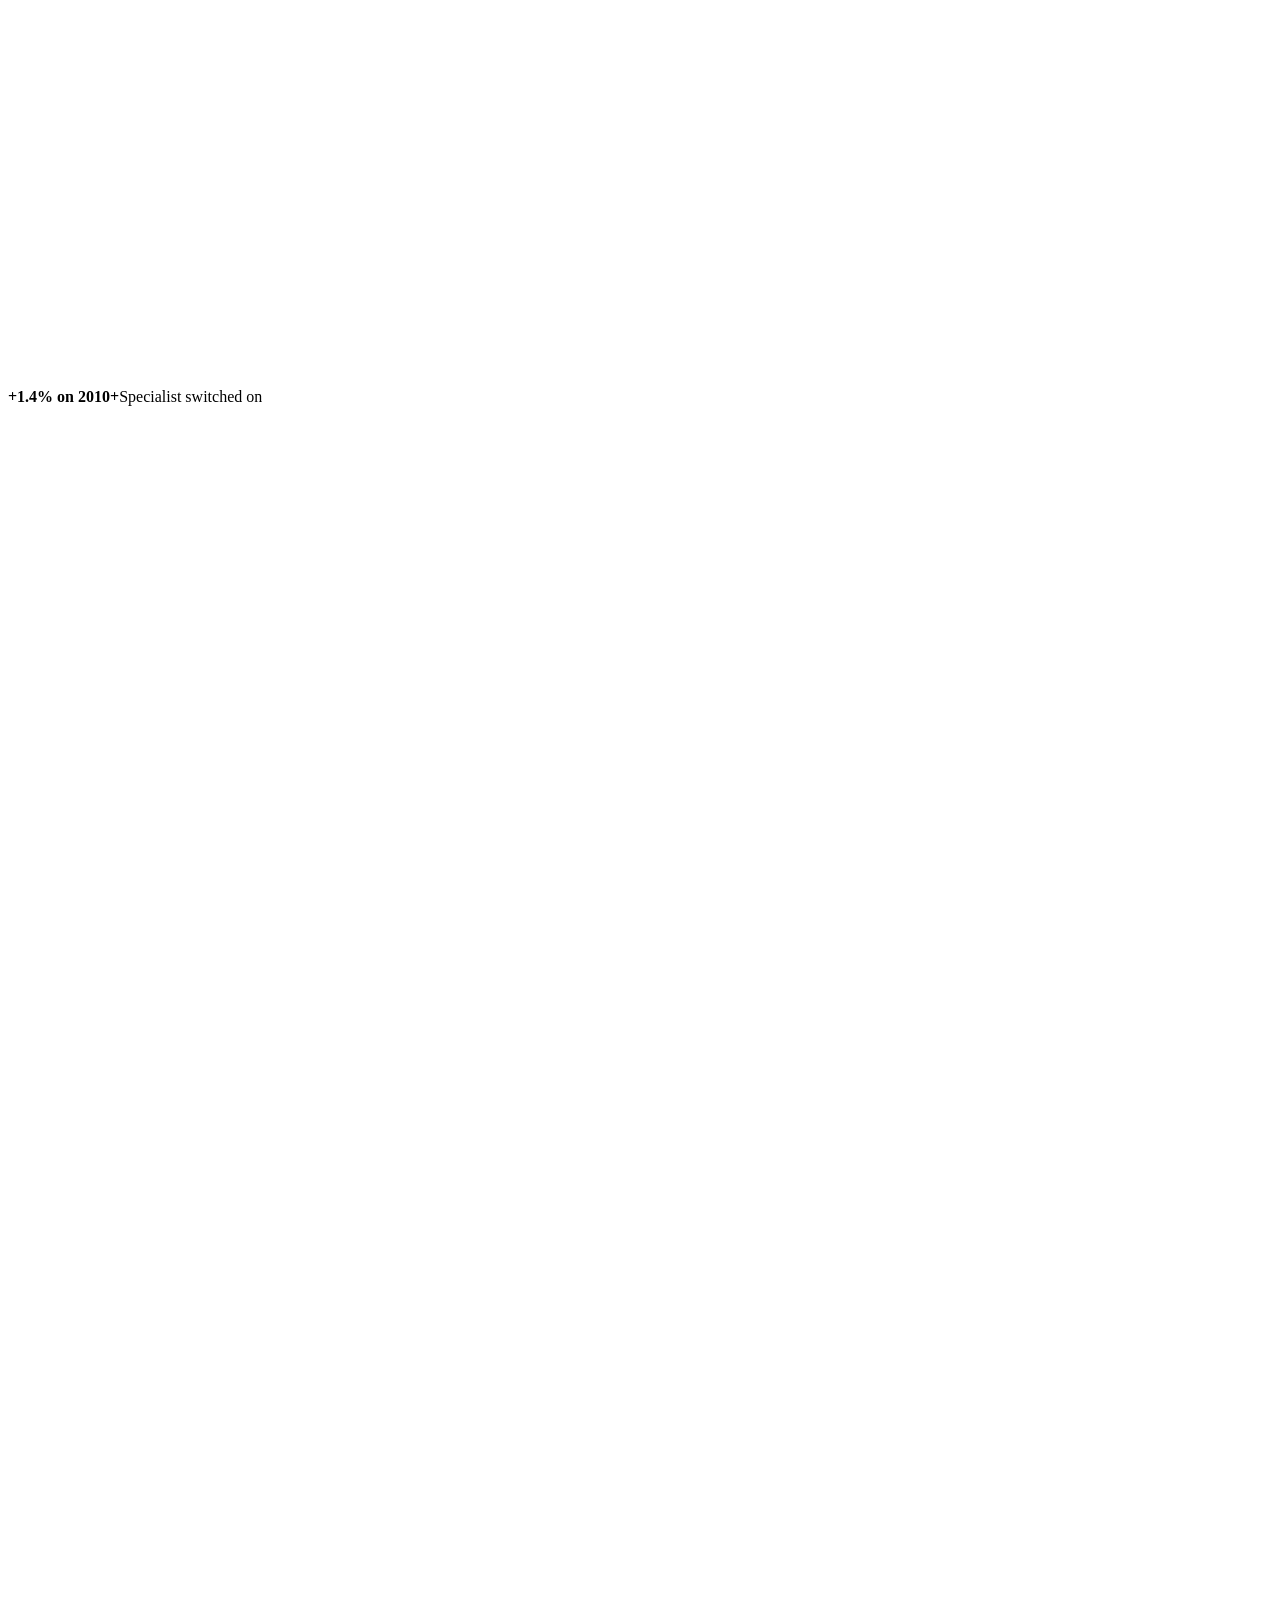
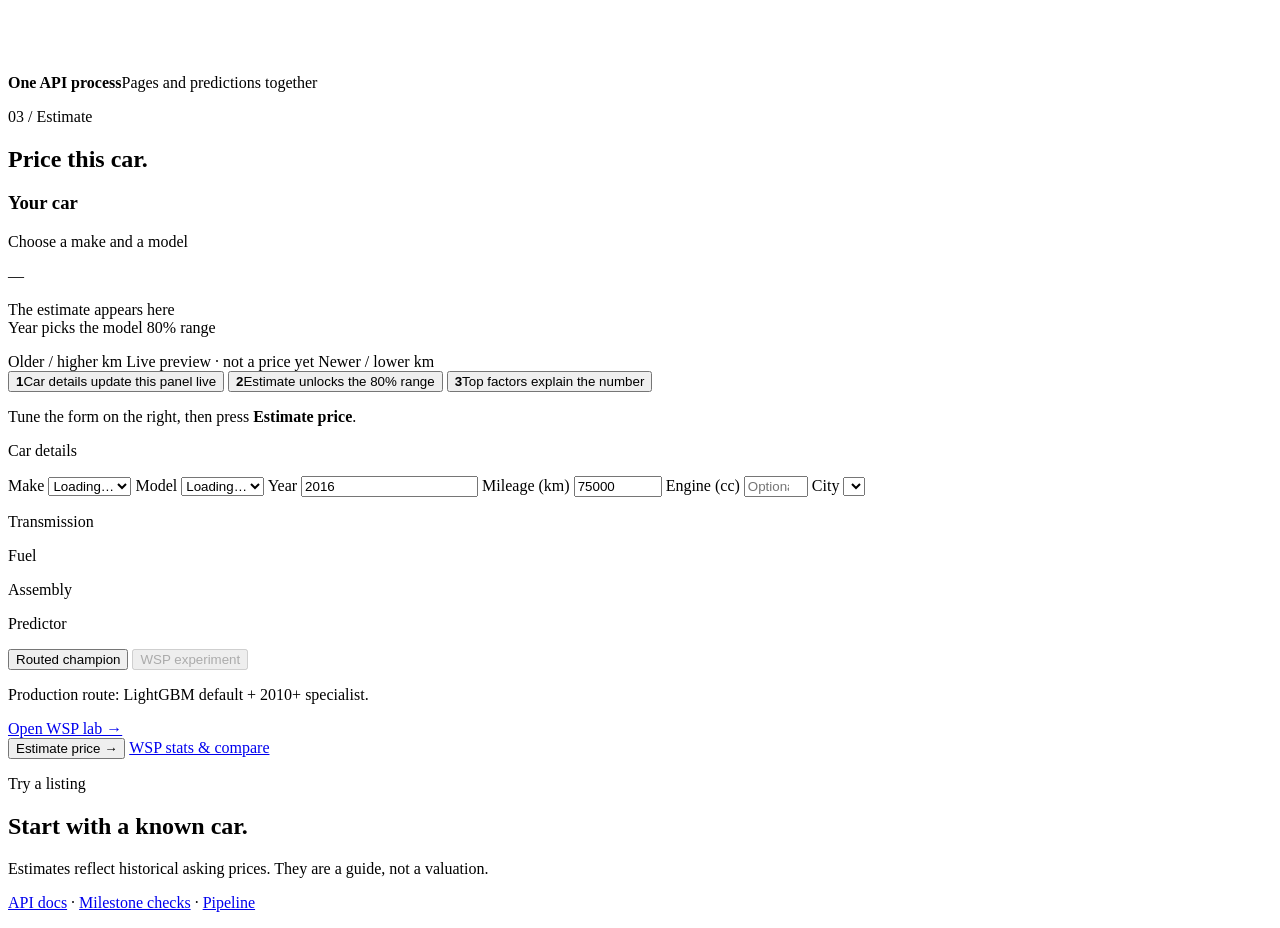
==== commit d77b5ed7: "Add WSP experiment serving, dedicated lab page, and listing photo framing. Expose predictor=wsp on t" ====
--- a/src/static/index.html
+++ b/src/static/index.html
@@ -30,6 +30,7 @@
       <p class="lede">CarCompass estimates a used car’s price in PKR from make, model, year and mileage — with a range and the factors behind it.</p>
       <div class="hero-ctas">
         <a class="btn" href="#estimate">Get a price →</a>
+        <a class="btn ghost-btn" href="/wsp">Open WSP lab →</a>
         <a class="link-arrow" href="/experiments">Explore experiments</a>
       </div>
       <p class="hero-status"><span id="health-pill" class="status">Checking the API…</span></p>
@@ -37,11 +38,10 @@
 
     <div class="hero-side">
       <div class="glass glass-frame">
-        <div class="glass-frame-media video-neon">
+        <div class="glass-frame-media">
           <video class="hero-frame-video" autoplay muted loop playsinline poster="/assets/img/hero-2.png">
             <source src="/assets/img/hero-live.mp4" type="video/mp4">
           </video>
-          <span class="live-dot" aria-hidden="true"></span>
         </div>
         <div class="glass-frame-meta">
           <span>Live preview</span>
@@ -102,7 +102,10 @@
           <div><b>Routed system</b><span>Test MAE 360,636 PKR on 19,525 rows.</span></div>
         </li>
       </ul>
-      <a class="btn" href="/experiments" style="margin-top:22px">Explore experiments →</a>
+      <div class="hero-ctas" style="margin-top:22px; flex-direction:row; flex-wrap:wrap; gap:12px; align-items:center">
+        <a class="btn" href="/wsp">Open WSP lab →</a>
+        <a class="link-arrow" href="/experiments" style="margin-top:0">All experiments</a>
+      </div>
     </div>
 
     <div class="band-photo" style="background-image:url('/assets/img/hero-2.png')" aria-hidden="true">
@@ -258,9 +261,18 @@
             <div class="pills" id="assembly-pills"></div>
           </div>
         </div>
+        <div class="opt predictor-opt">
+          <p class="eyebrow">Predictor</p>
+          <div class="pills" id="predictor-pills">
+            <button type="button" class="pill is-on" data-predictor="routed">Routed champion</button>
+            <button type="button" class="pill" data-predictor="wsp" id="wsp-pill" disabled title="WSP experiment not loaded">WSP experiment</button>
+          </div>
+          <p class="note" id="predictor-note">Production route: LightGBM default + 2010+ specialist.</p>
+          <a class="btn" href="/wsp" style="margin-top:12px">Open WSP lab →</a>
+        </div>
         <div class="actions">
           <button class="btn" id="estimate-btn" type="submit">Estimate price →</button>
-          <a class="link-arrow" href="/experiments">See experiments</a>
+          <a class="link-arrow" href="/wsp">WSP stats &amp; compare</a>
         </div>
         <p class="error" id="form-error"></p>
       </form>
@@ -278,7 +290,7 @@
     <p><a href="/docs">API docs</a> · <a href="/demo">Milestone checks</a> · <a href="/pipeline">Pipeline</a></p>
   </footer>
 </main>
-<script src="/assets/site.js"></script>
+<script src="/assets/site.js?v=wsp2"></script>
 <script src="/assets/hero.js"></script>
 <script src="/assets/estimate.js"></script>
 </body>
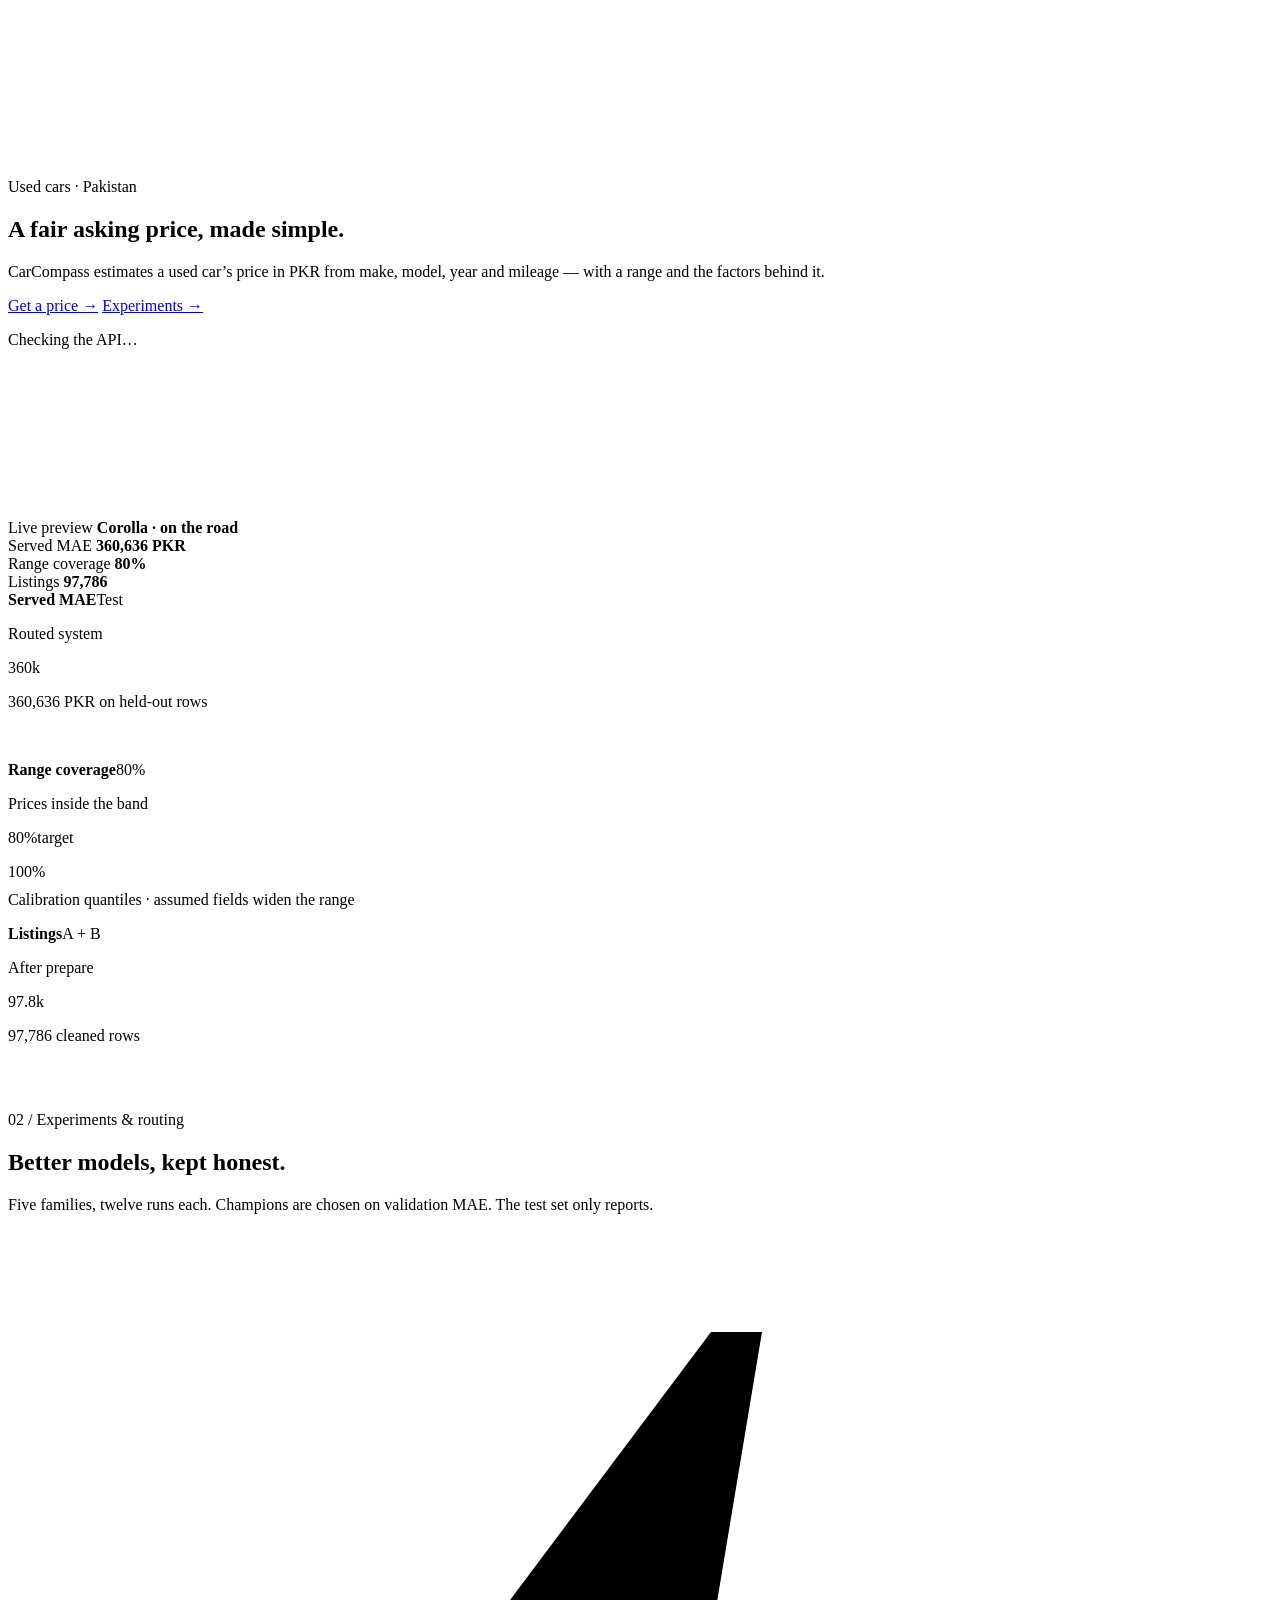
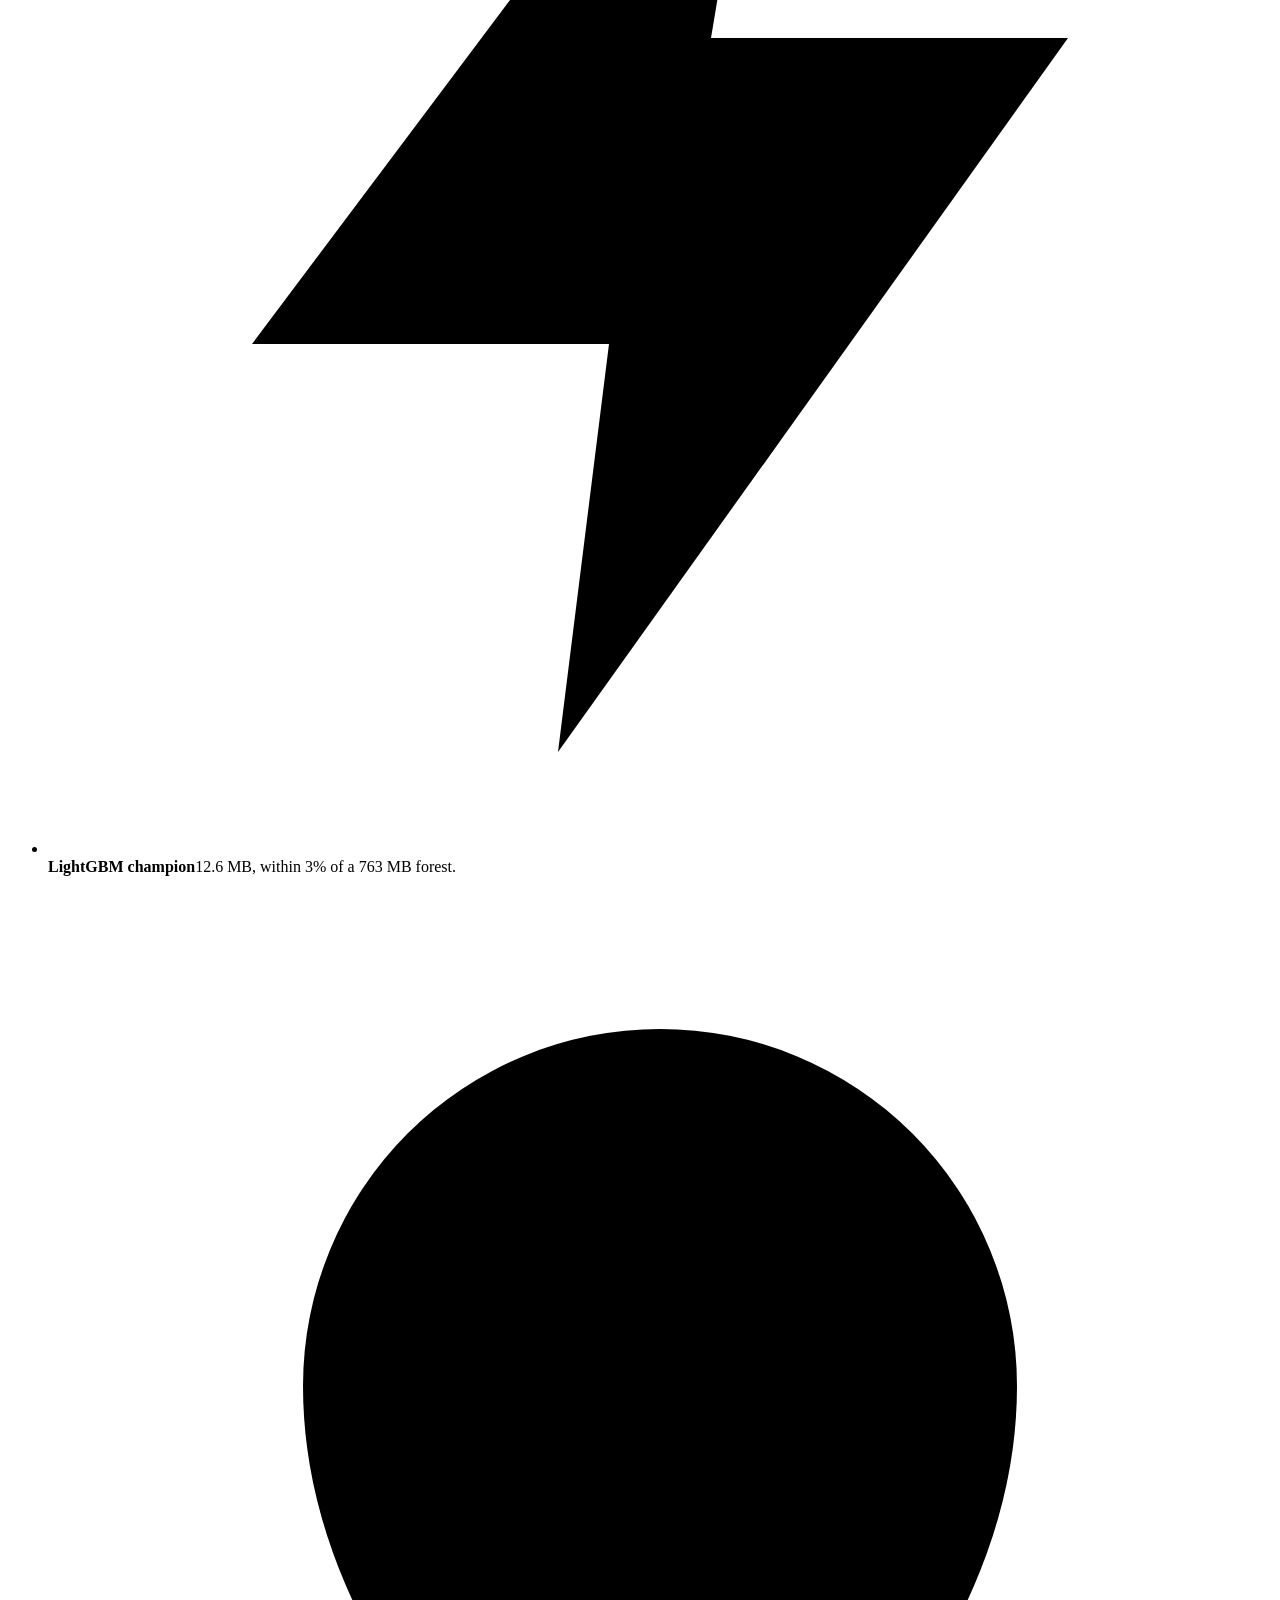
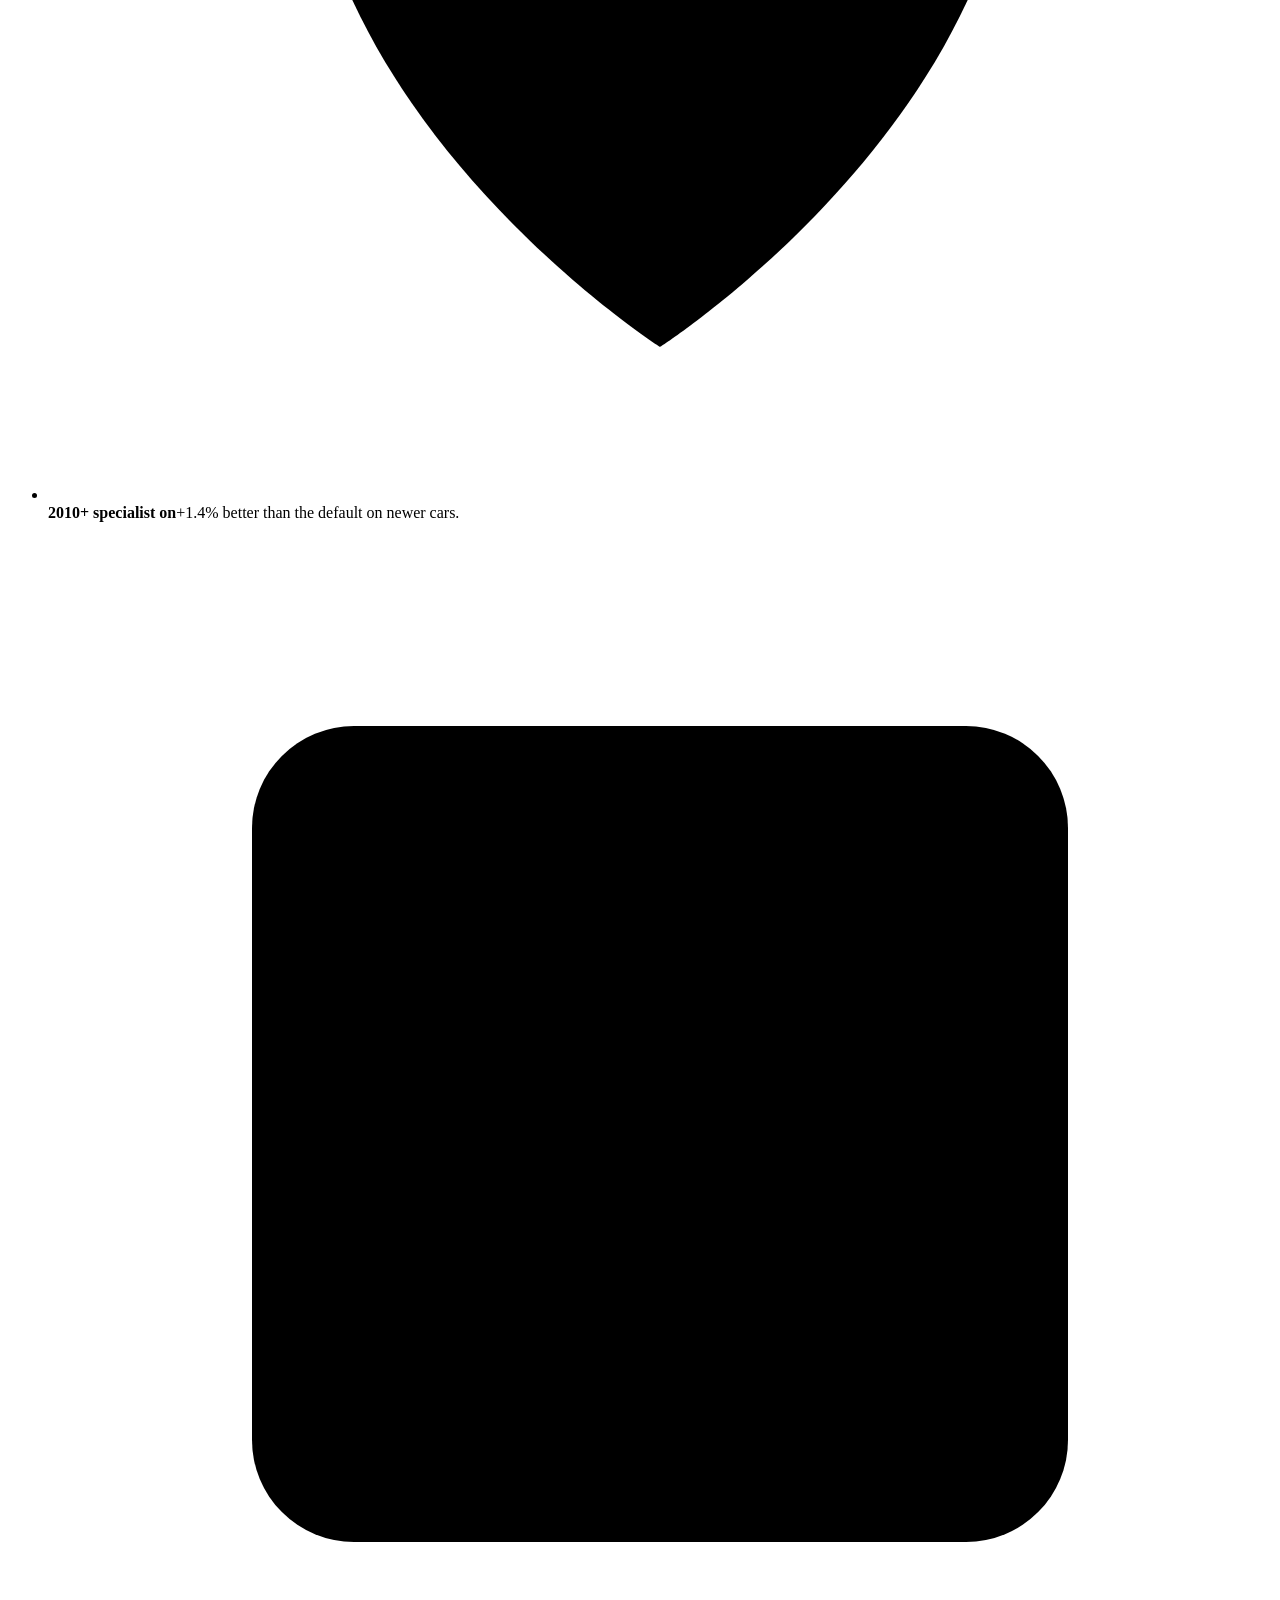
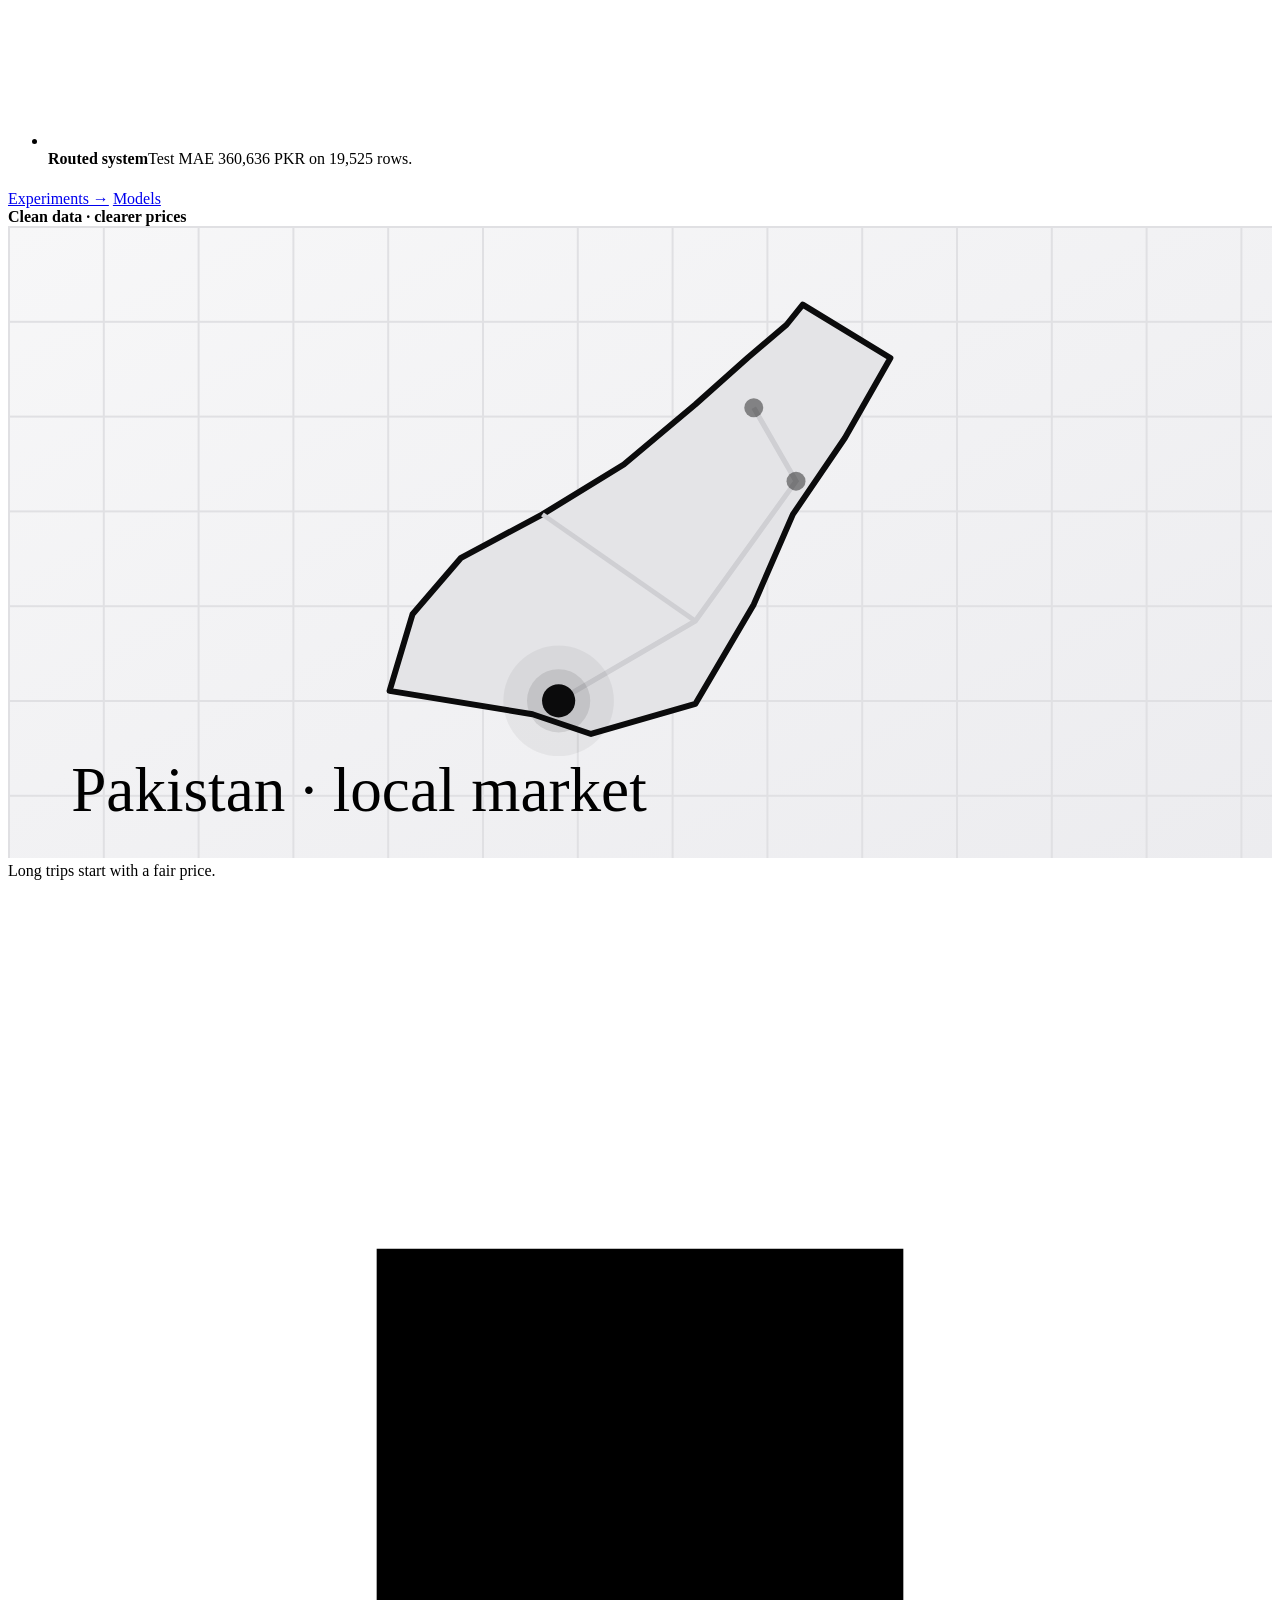
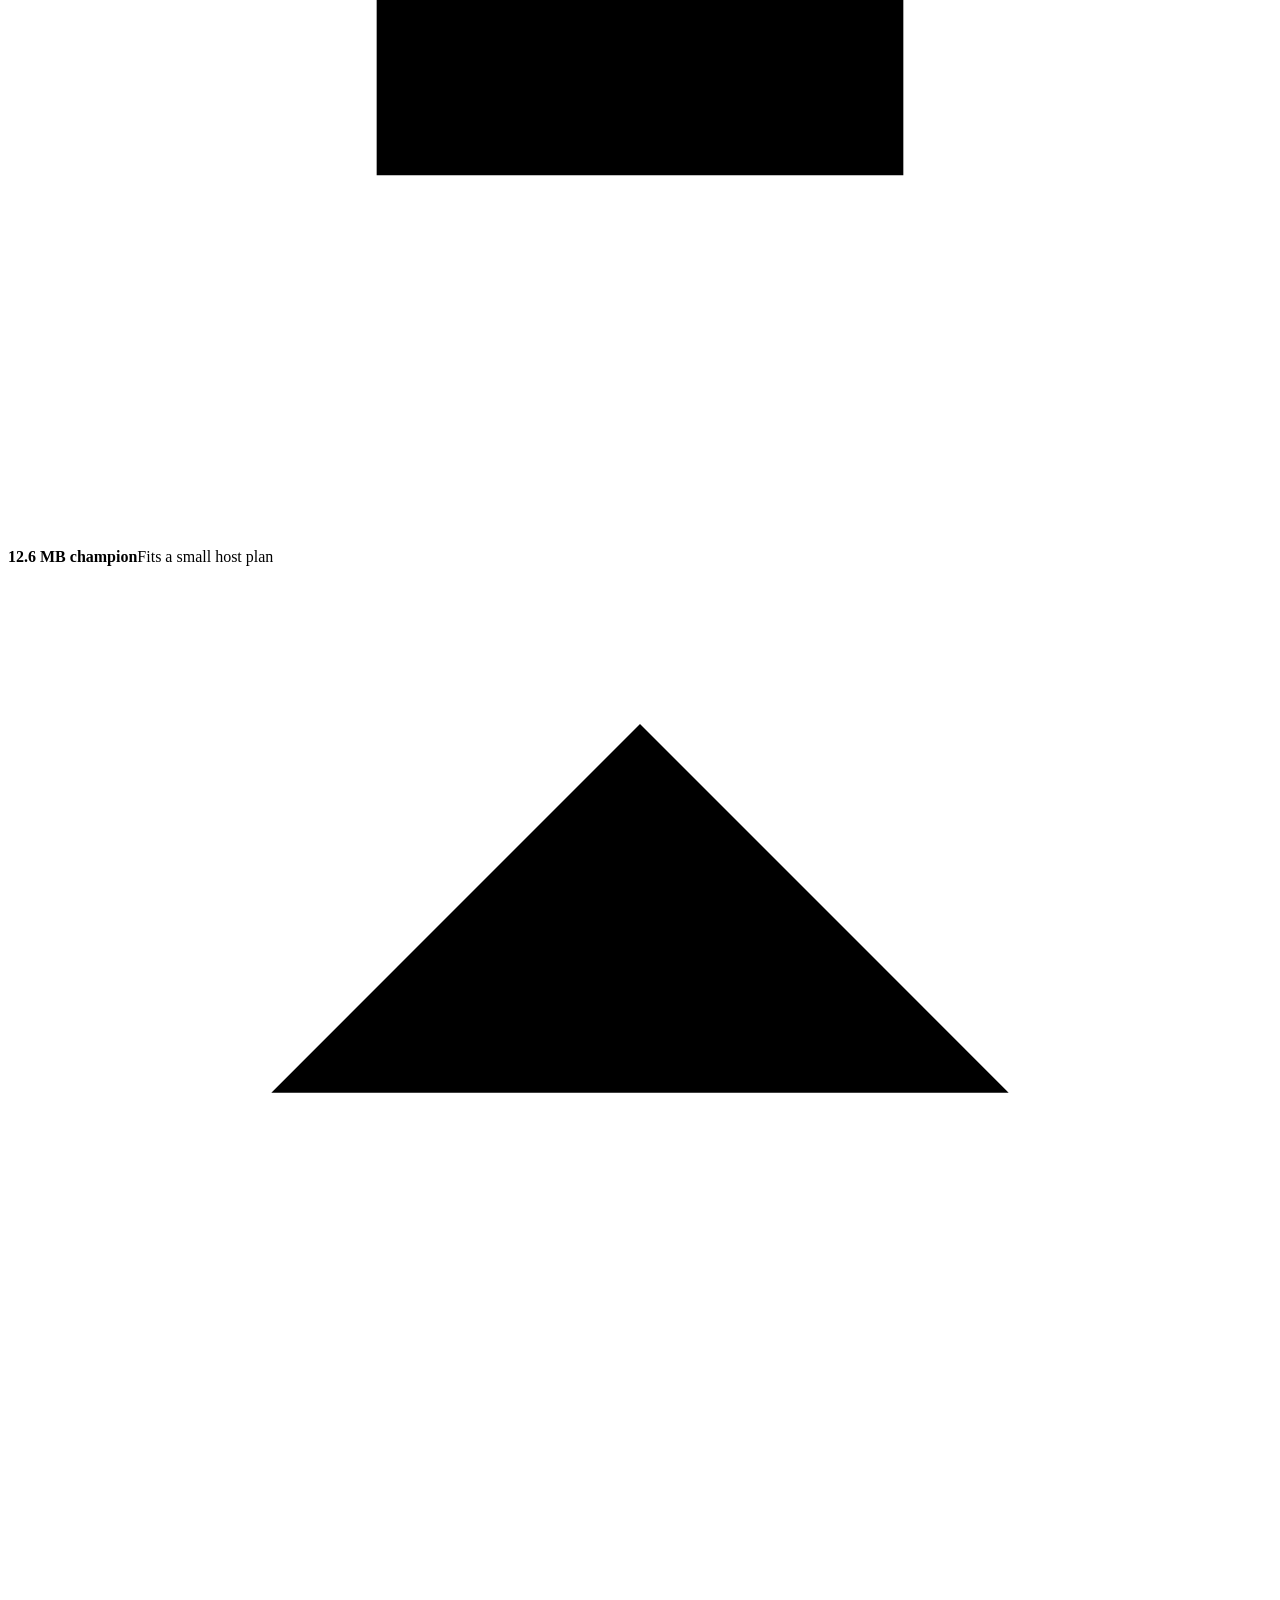
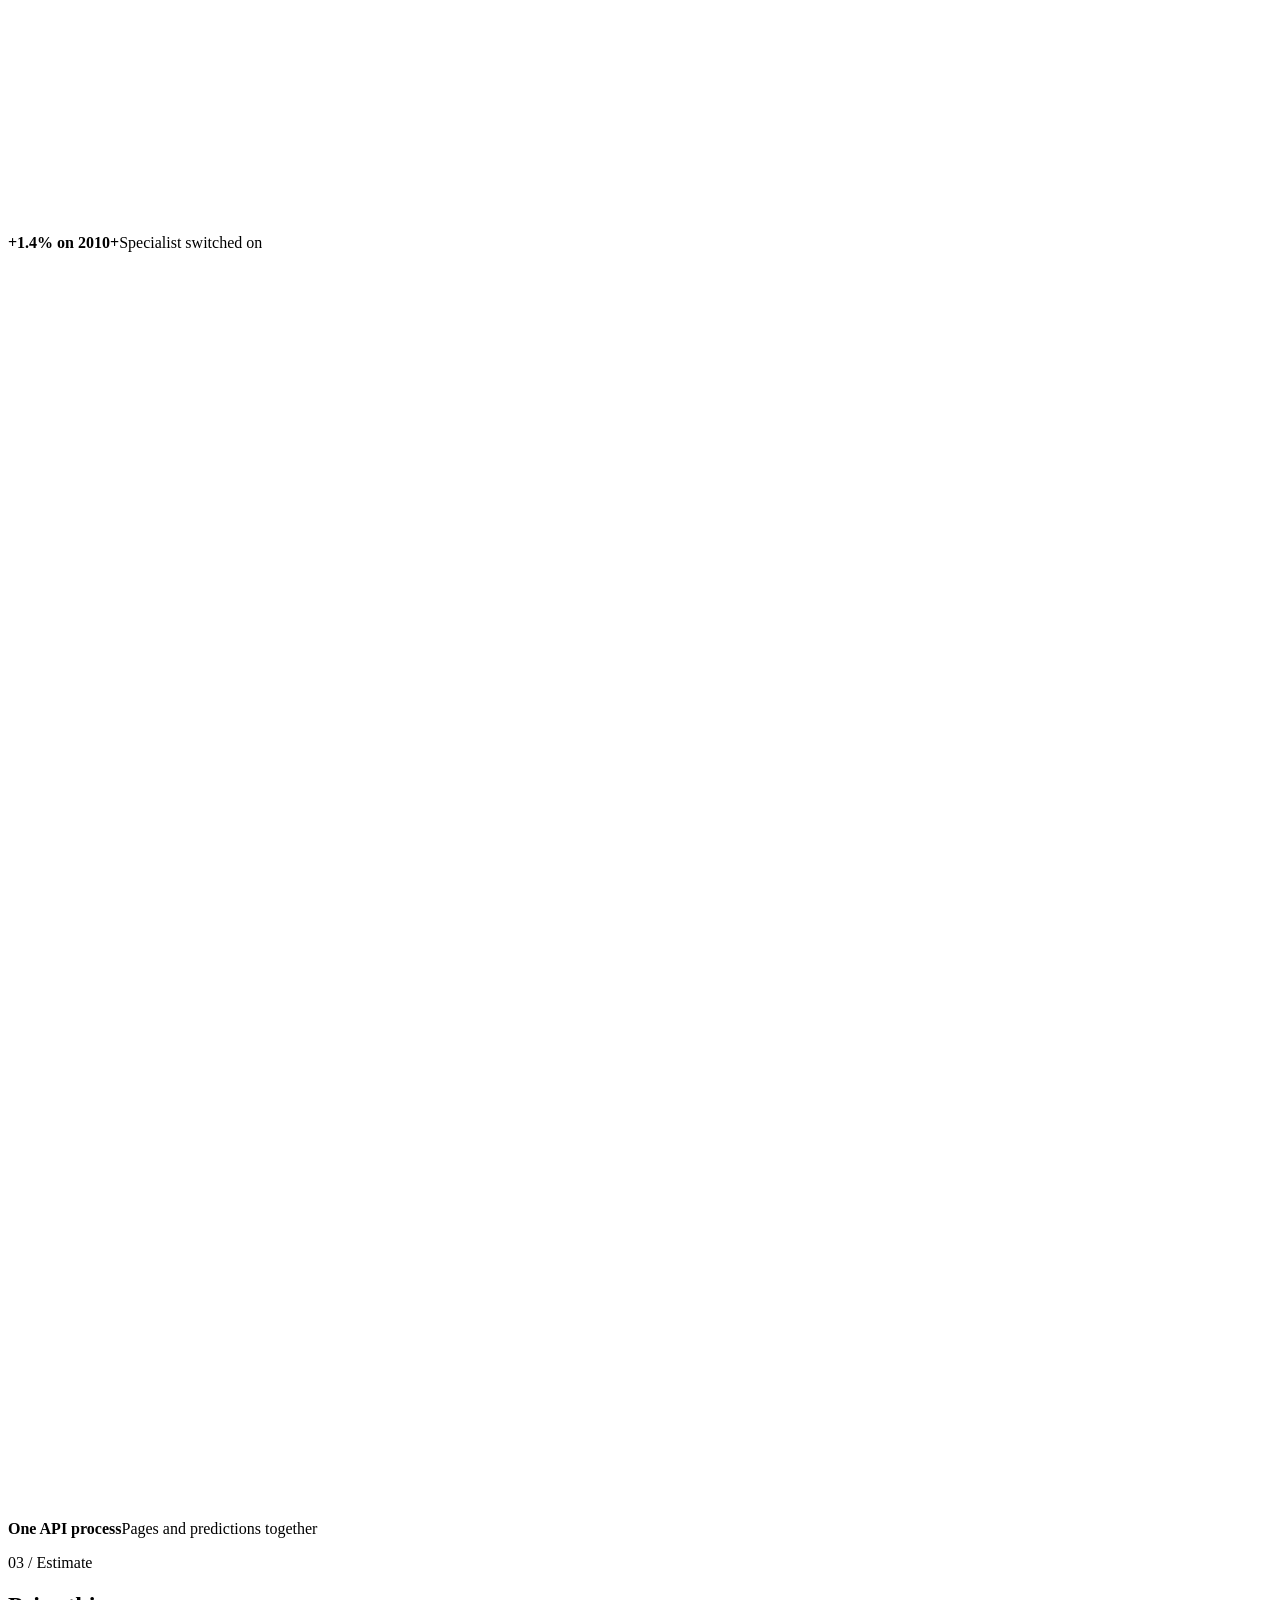
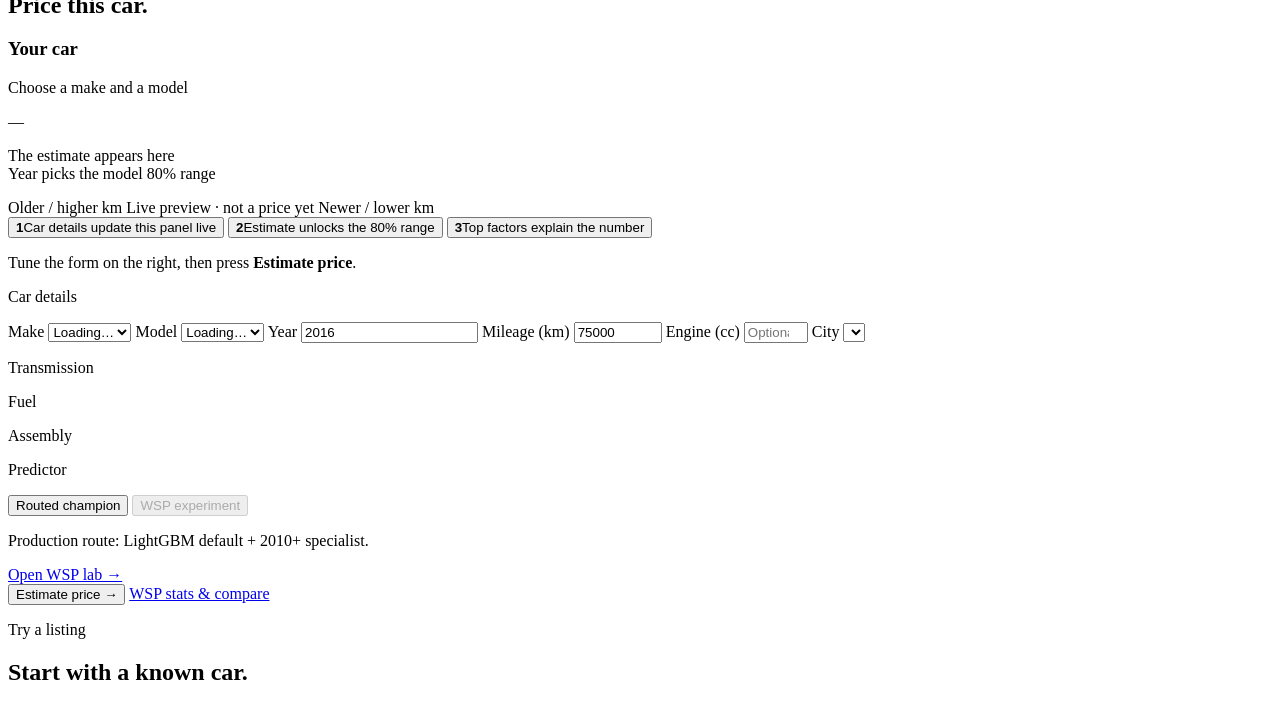
==== commit b5ab884d: "Add project guide hub, stats HTML dashboard, and product UI polish. Ship milestone/monitor pages, sl" ====
--- a/src/static/index.html
+++ b/src/static/index.html
@@ -30,8 +30,7 @@
       <p class="lede">CarCompass estimates a used car’s price in PKR from make, model, year and mileage — with a range and the factors behind it.</p>
       <div class="hero-ctas">
         <a class="btn" href="#estimate">Get a price →</a>
-        <a class="btn ghost-btn" href="/wsp">Open WSP lab →</a>
-        <a class="link-arrow" href="/experiments">Explore experiments</a>
+        <a class="btn ghost-btn" href="/experiments">Experiments →</a>
       </div>
       <p class="hero-status"><span id="health-pill" class="status">Checking the API…</span></p>
     </div>
@@ -68,19 +67,30 @@
 
 <main class="wrap">
 
-  <section class="specs" aria-label="Key results">
-    <div class="spec">
-      <svg viewBox="0 0 24 24"><path d="M12 19a7 7 0 1 0 0-14 7 7 0 0 0 0 14z"/><path d="M12 12l4-3"/></svg>
-      <div><b>360,636 PKR</b><span>Served test MAE</span></div>
-    </div>
-    <div class="spec">
-      <svg viewBox="0 0 24 24"><path d="M4 12h16"/><path d="M8 8v8M16 8v8"/></svg>
-      <div><b>80%</b><span>Prices inside the range</span></div>
-    </div>
-    <div class="spec">
-      <svg viewBox="0 0 24 24"><path d="M13 3v8h8"/><path d="M5 13a8 8 0 0 0 14.2 4"/></svg>
-      <div><b>97,786</b><span>Cleaned listings (A + B)</span></div>
-    </div>
+  <section class="dash-board dash-board-3" aria-label="Key results">
+    <article class="dash-tile" style="min-height:170px">
+      <div class="dash-tile-top"><b>Served MAE</b><span class="dash-chip ok">Test</span></div>
+      <p class="dash-label">Routed system</p>
+      <p class="dash-value">360k</p>
+      <p class="dash-sub">360,636 PKR on held-out rows</p>
+    </article>
+    <article class="prog-card">
+      <div class="prog-card-top"><b>Range coverage</b><span class="dash-chip">80%</span></div>
+      <p class="dash-label">Prices inside the band</p>
+      <p class="dash-value">80%<span class="dash-trend">target</span></p>
+      <div class="prog-track"><span class="prog-fill" style="width:80%" data-pct="80%"></span><span class="prog-end">100%</span></div>
+      <p class="dash-sub" style="margin-top:10px">Calibration quantiles · assumed fields widen the range</p>
+    </article>
+    <article class="dash-tile" style="min-height:170px">
+      <div class="dash-tile-top"><b>Listings</b><span class="dash-chip">A + B</span></div>
+      <p class="dash-label">After prepare</p>
+      <p class="dash-value">97.8k</p>
+      <p class="dash-sub">97,786 cleaned rows</p>
+      <div class="dash-mini-bars tone-ok" aria-hidden="true">
+        <span style="height:40%"></span><span style="height:55%"></span>
+        <span style="height:72%" class="is-on"></span><span style="height:90%" class="is-on"></span>
+      </div>
+    </article>
   </section>
 
   <section class="band">
@@ -103,8 +113,8 @@
         </li>
       </ul>
       <div class="hero-ctas" style="margin-top:22px; flex-direction:row; flex-wrap:wrap; gap:12px; align-items:center">
-        <a class="btn" href="/wsp">Open WSP lab →</a>
-        <a class="link-arrow" href="/experiments" style="margin-top:0">All experiments</a>
+        <a class="btn" href="/experiments">Experiments →</a>
+        <a class="link-arrow" href="/system" style="margin-top:0">Models</a>
       </div>
     </div>
 
@@ -285,12 +295,8 @@
   </section>
   <div class="recs" id="examples"></div>
 
-  <footer class="foot">
-    <p>Estimates reflect historical asking prices. They are a guide, not a valuation.</p>
-    <p><a href="/docs">API docs</a> · <a href="/demo">Milestone checks</a> · <a href="/pipeline">Pipeline</a></p>
-  </footer>
 </main>
-<script src="/assets/site.js?v=wsp2"></script>
+<script src="/assets/site.js?v=wsp12"></script>
 <script src="/assets/hero.js"></script>
 <script src="/assets/estimate.js"></script>
 </body>
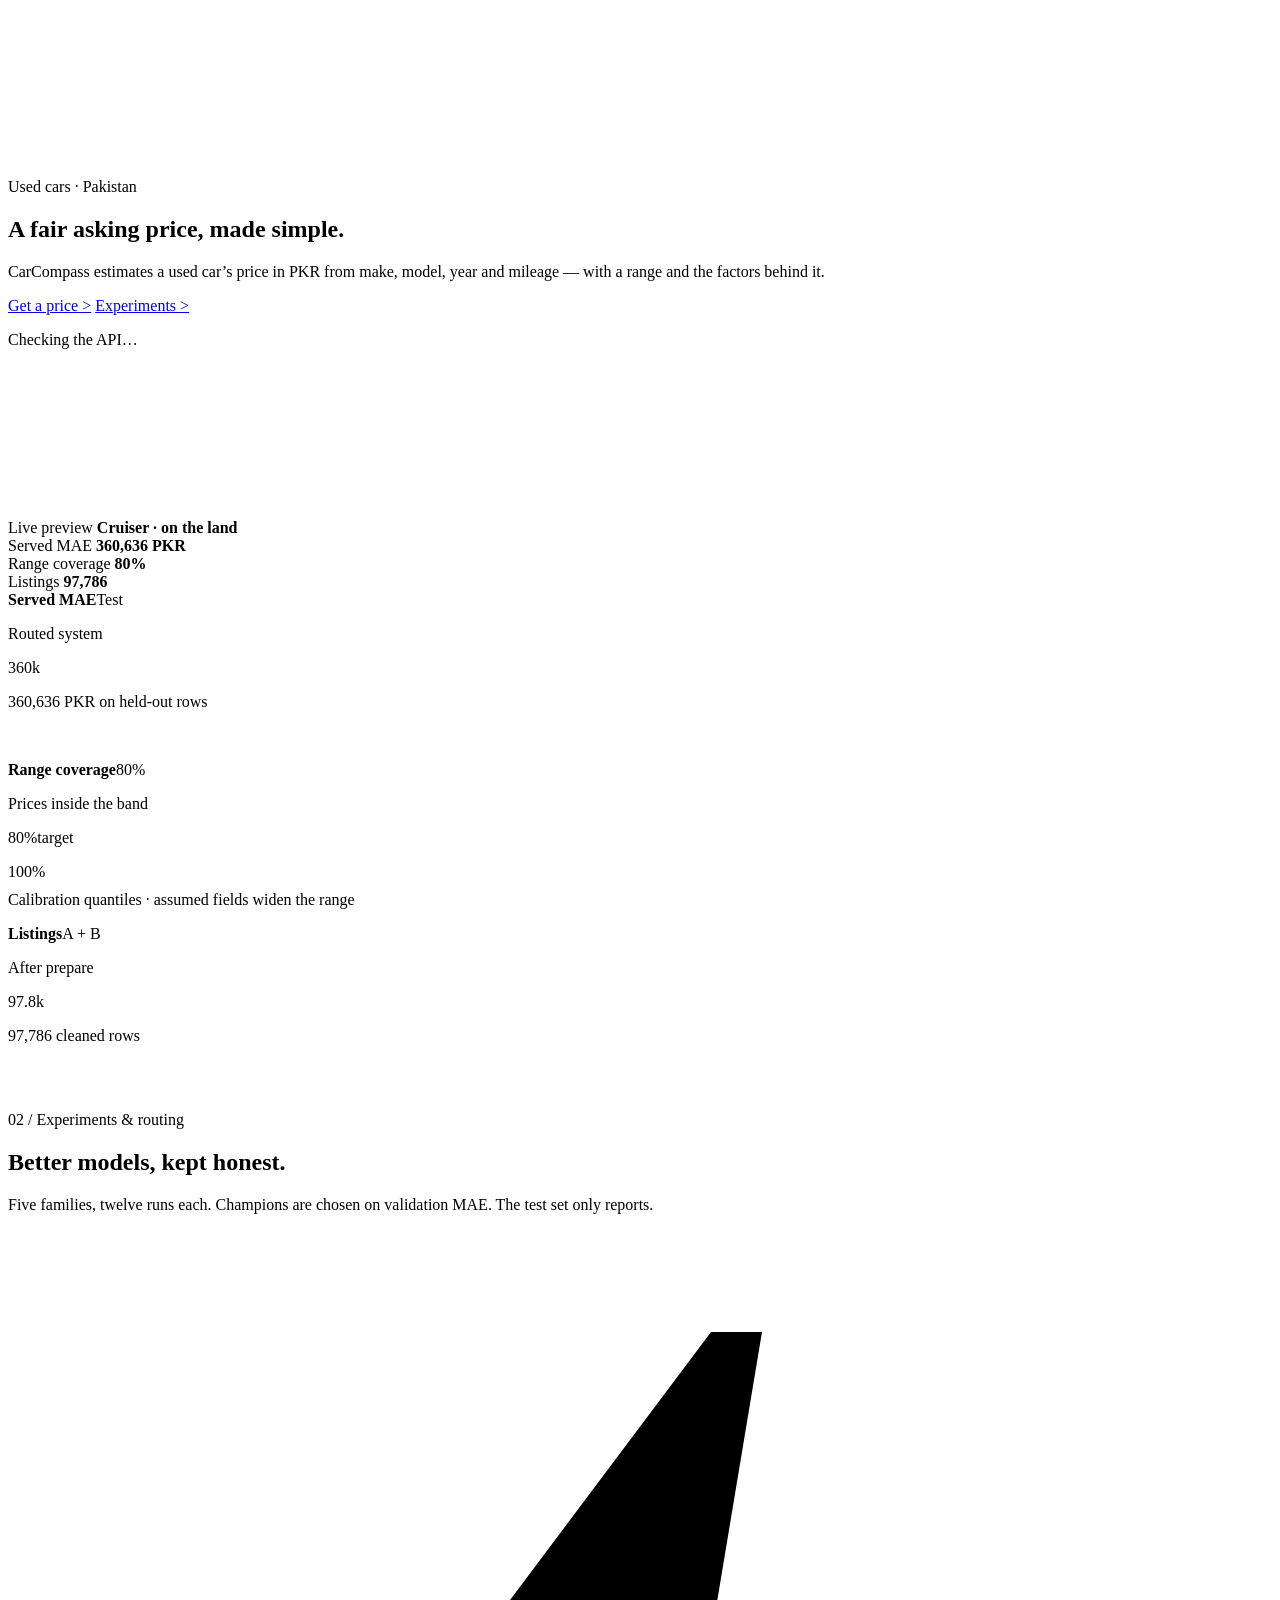
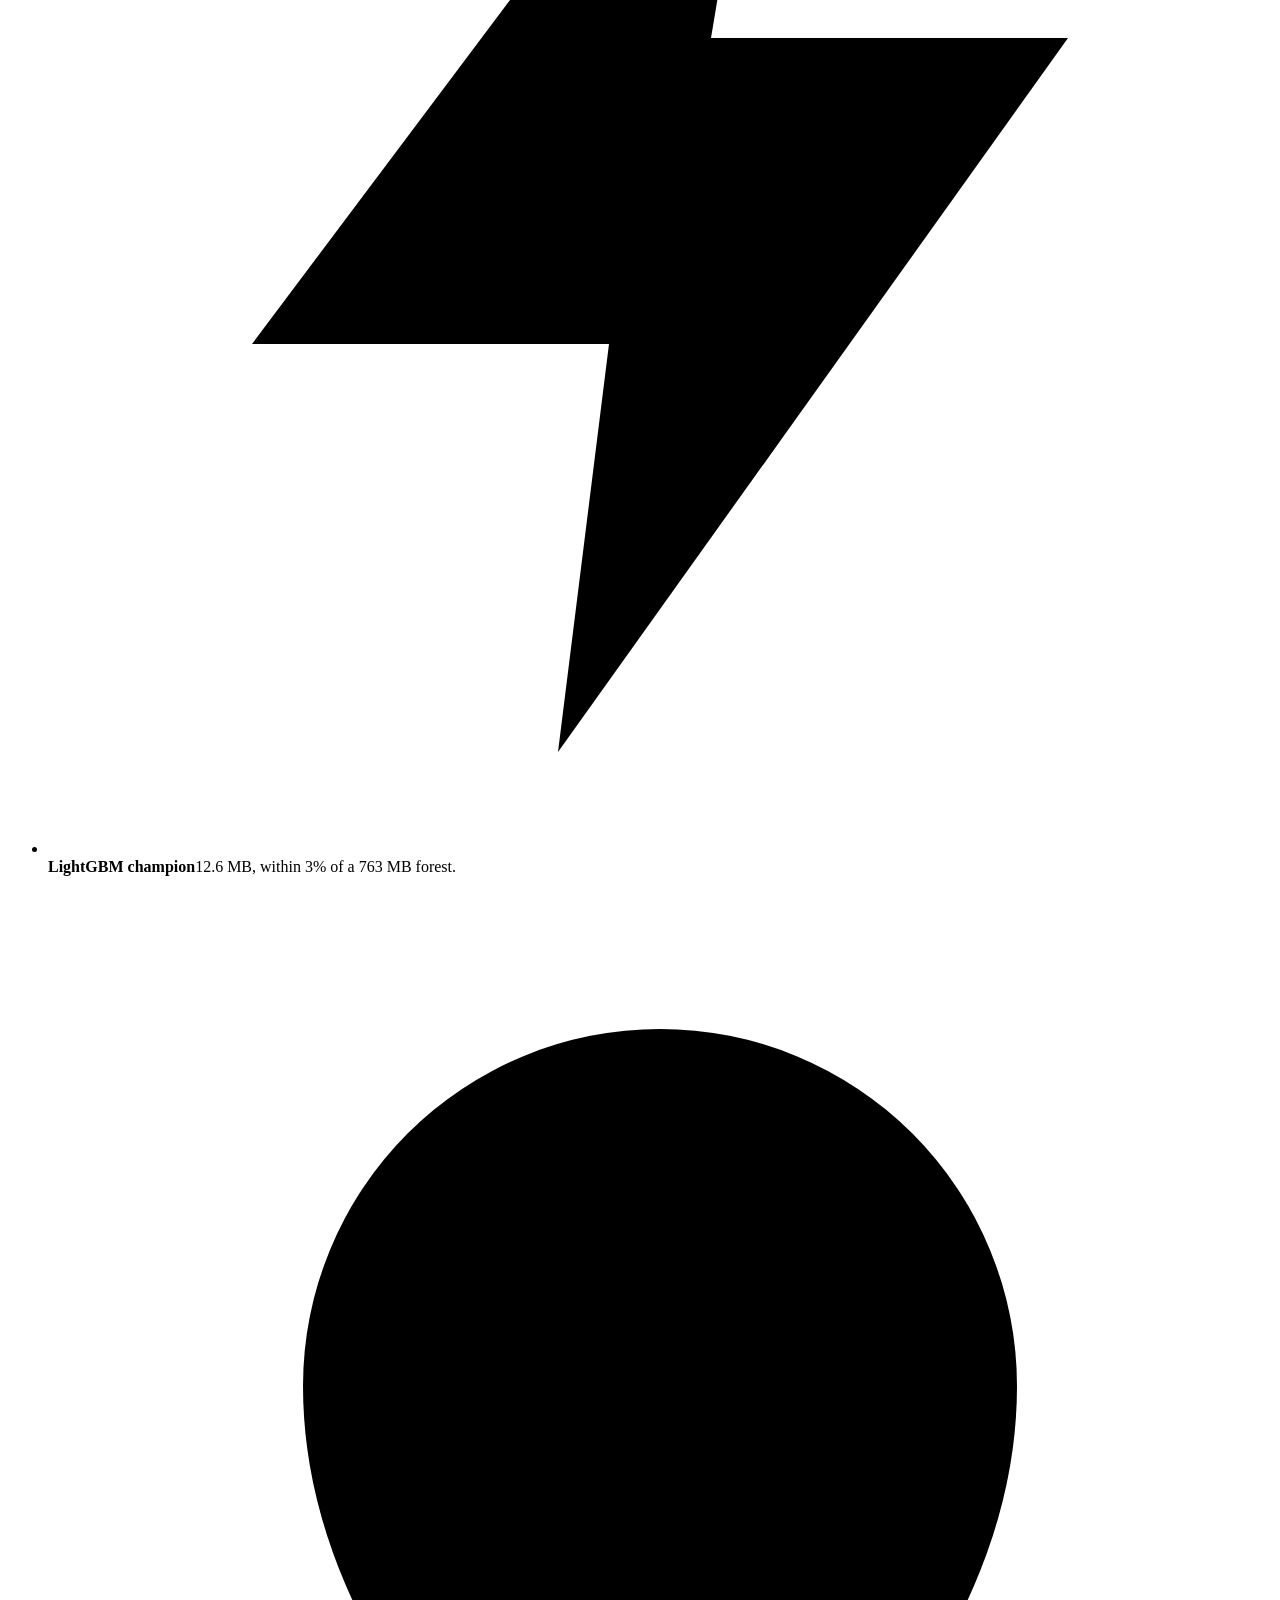
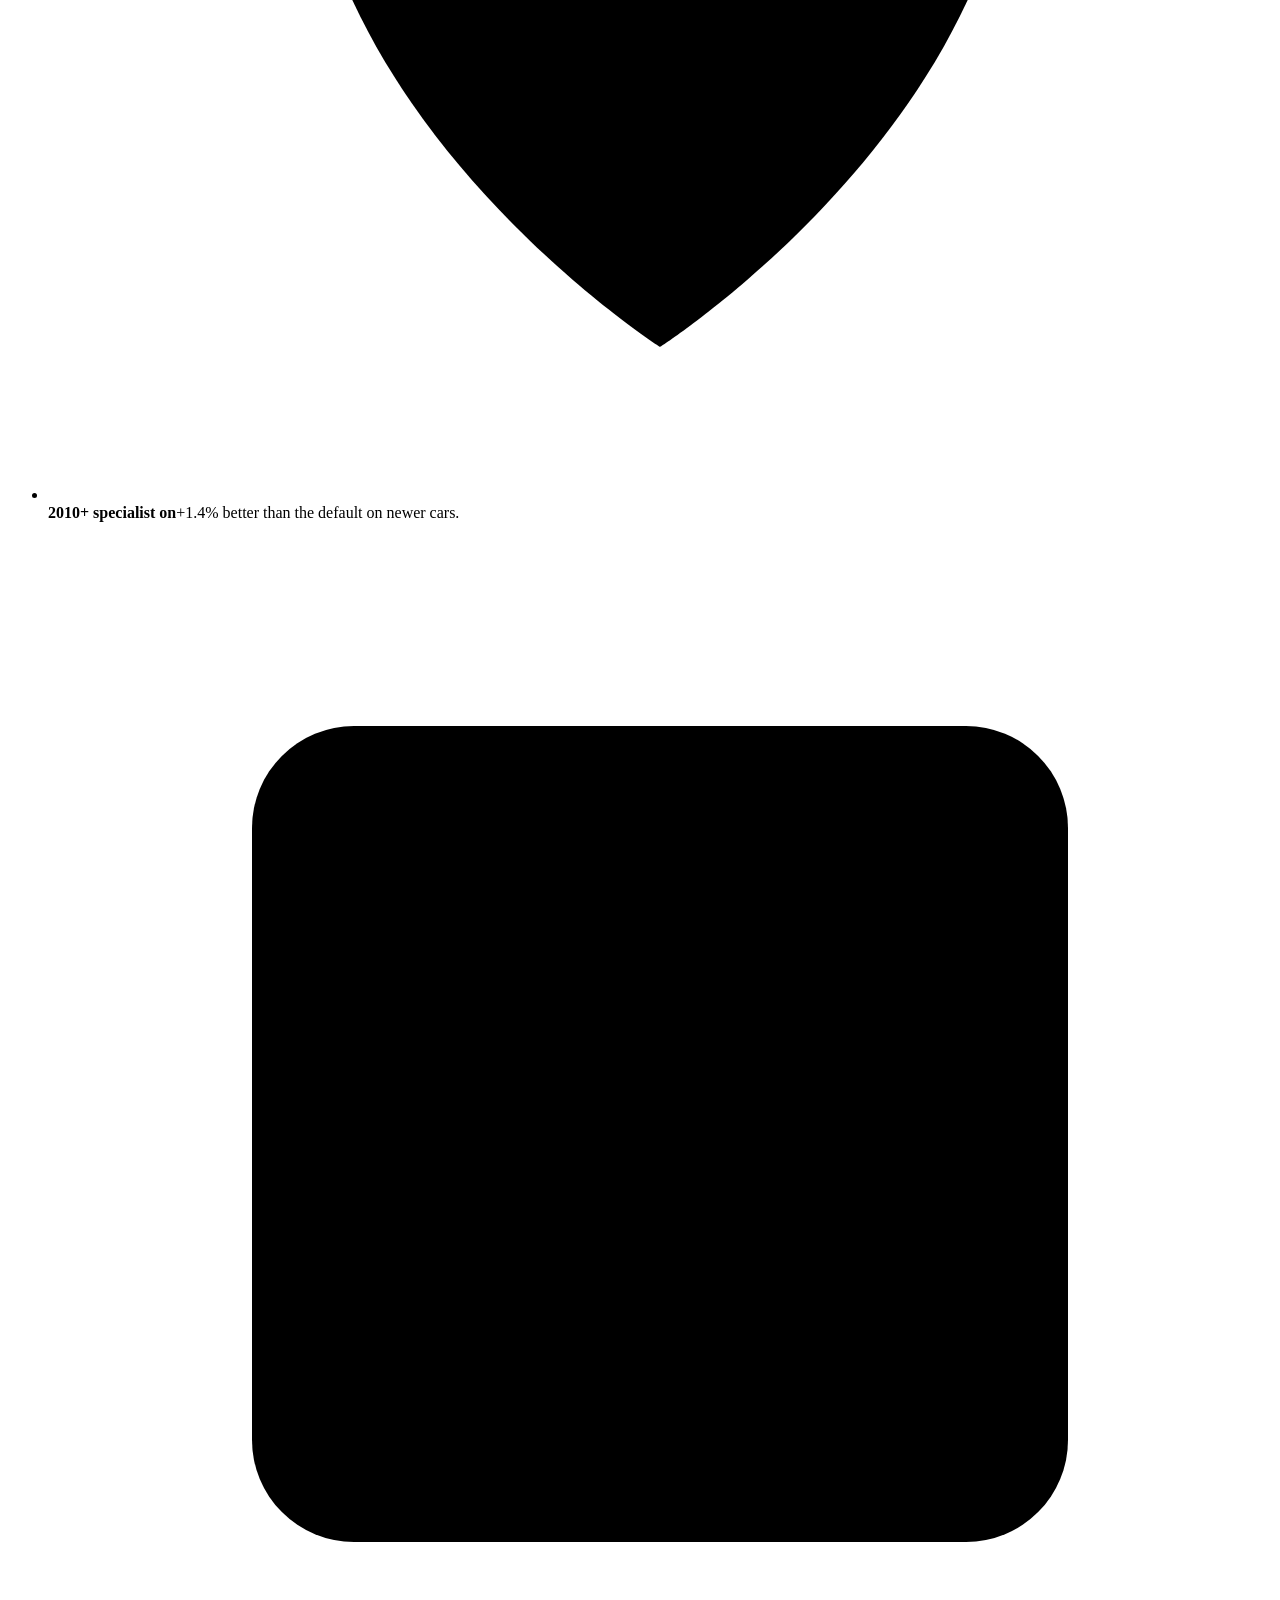
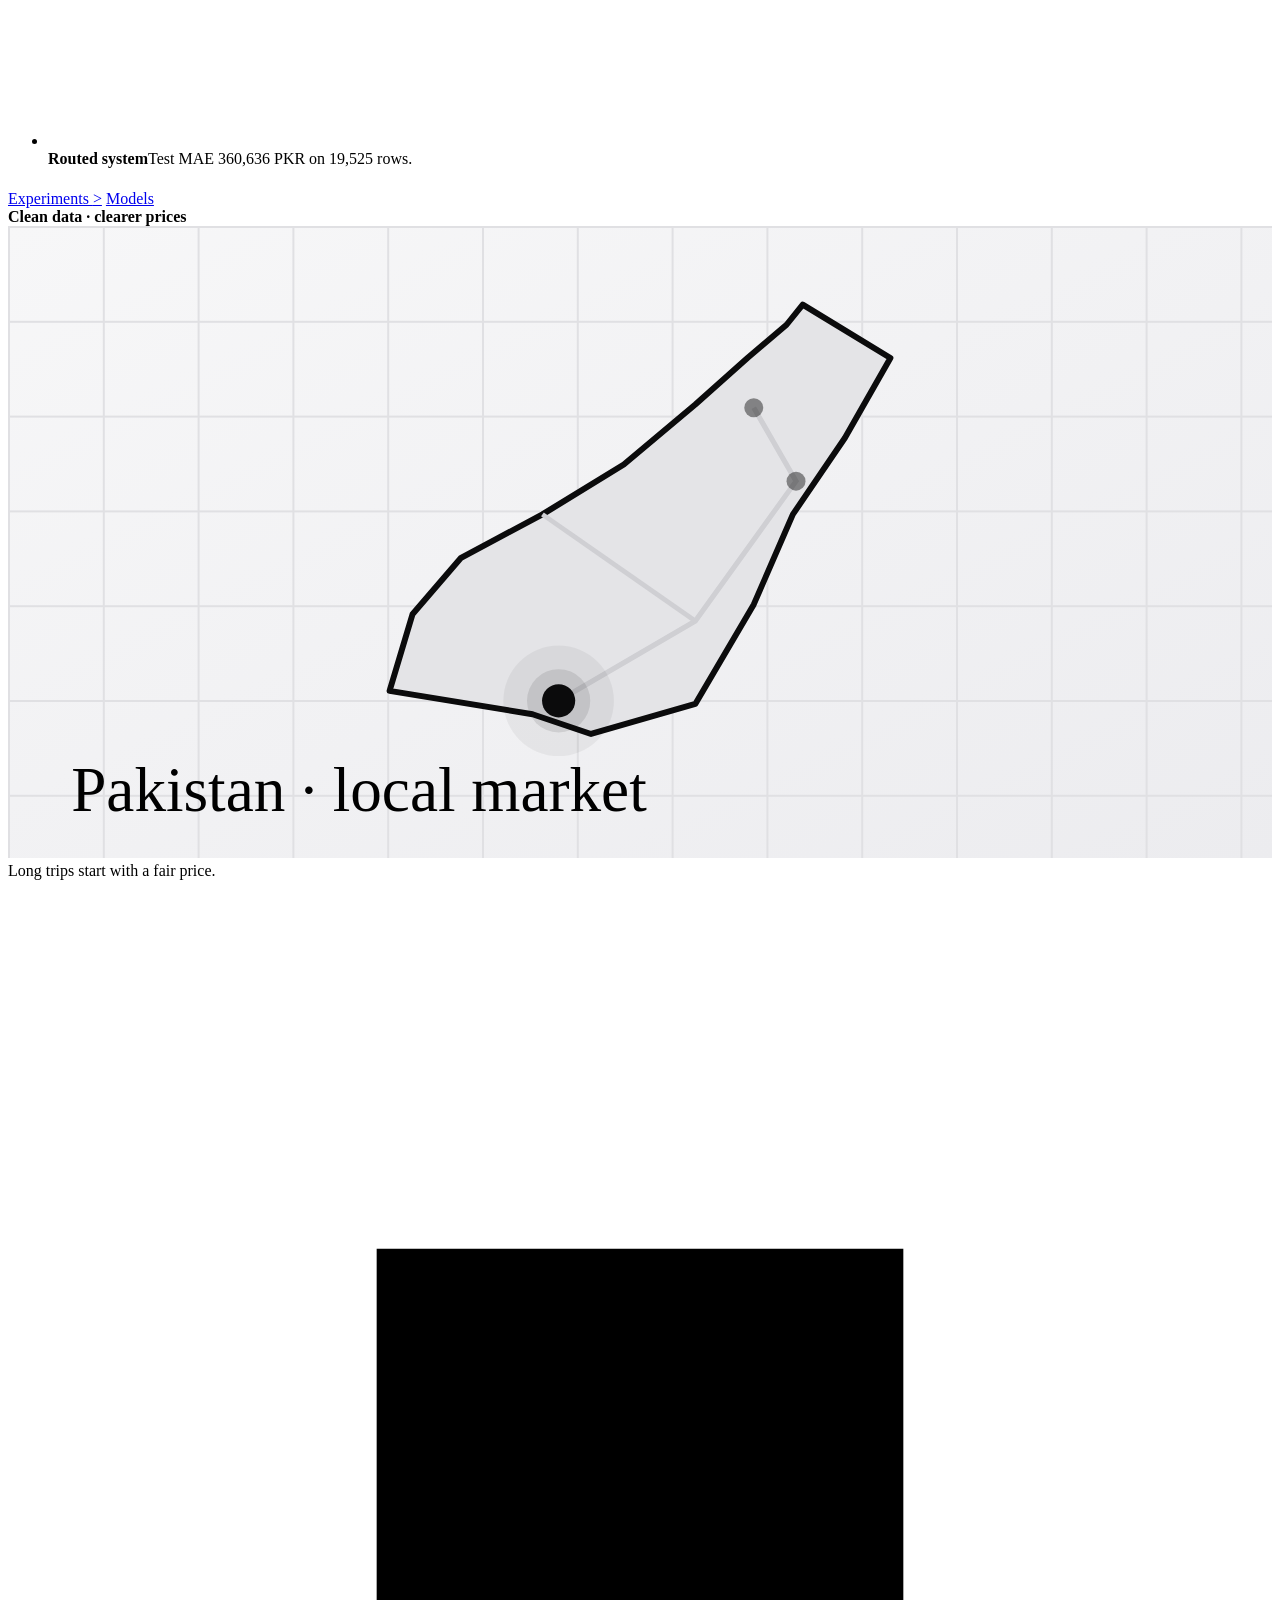
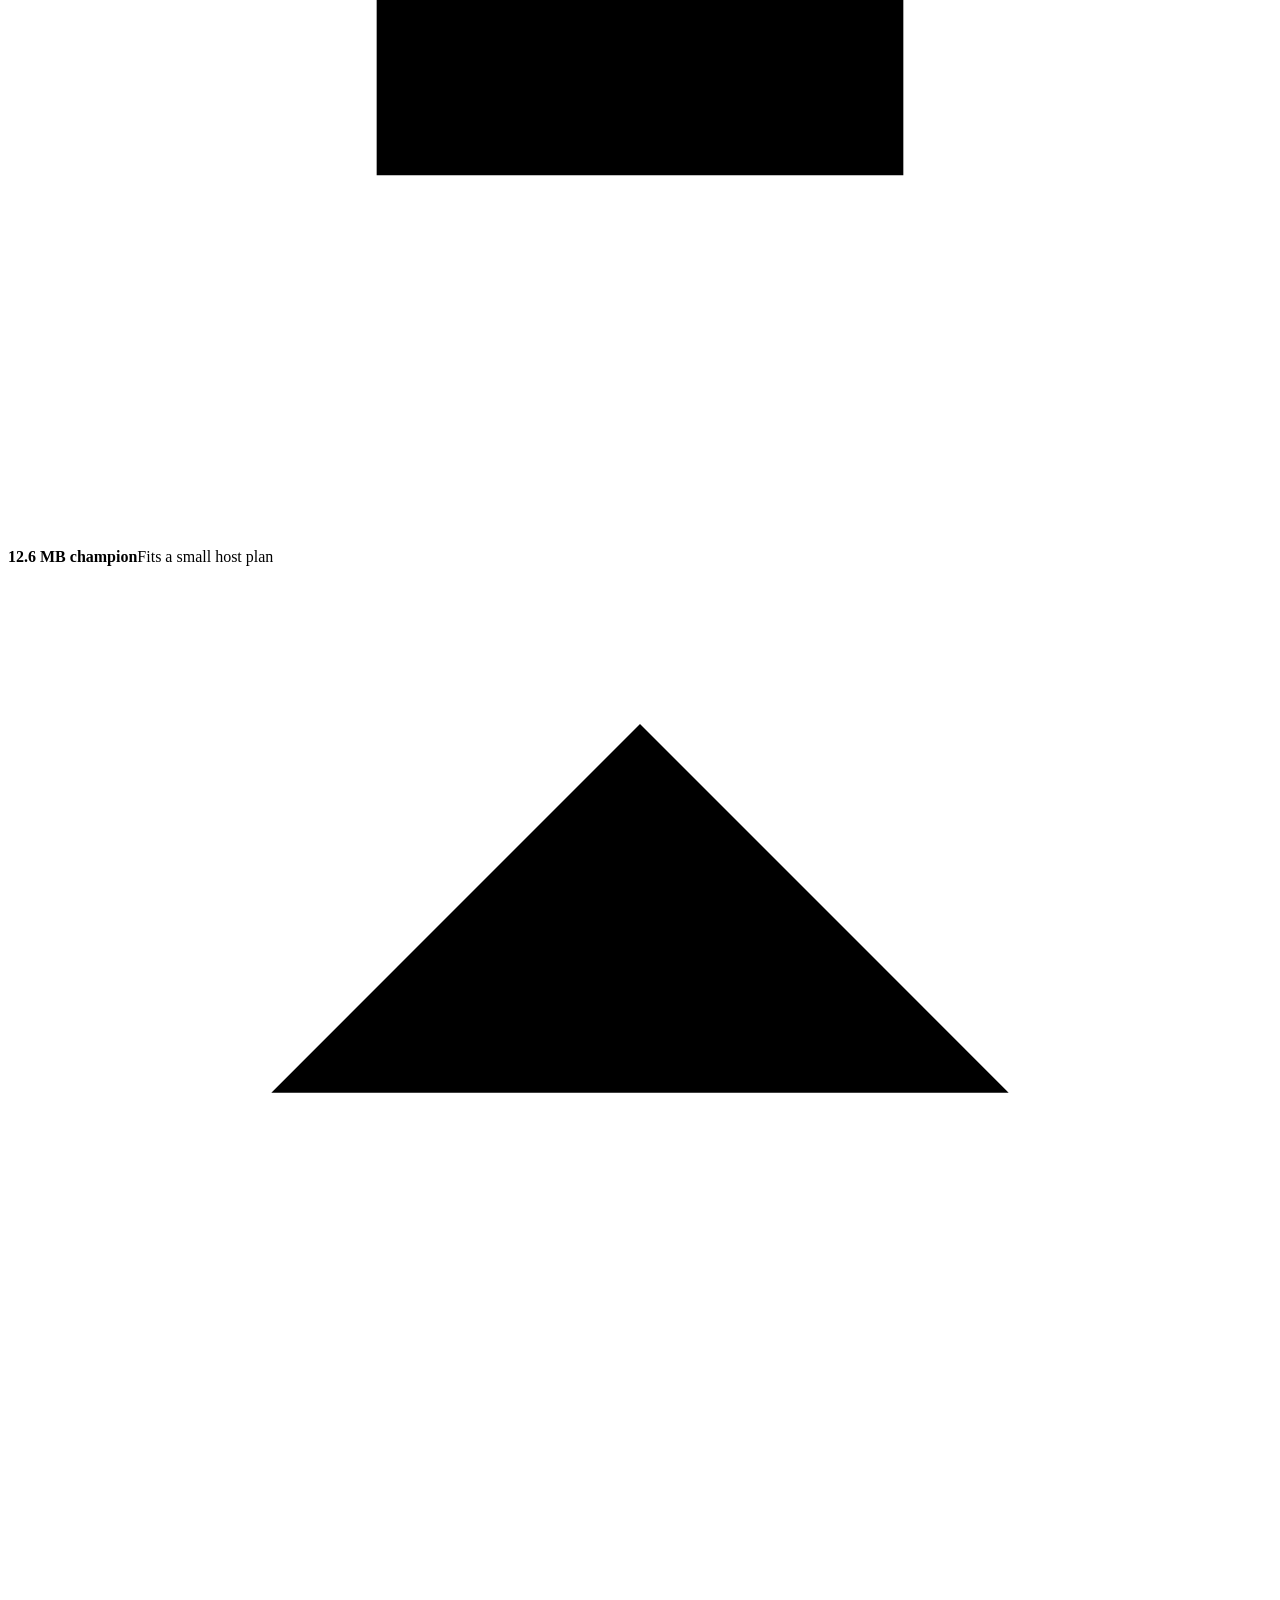
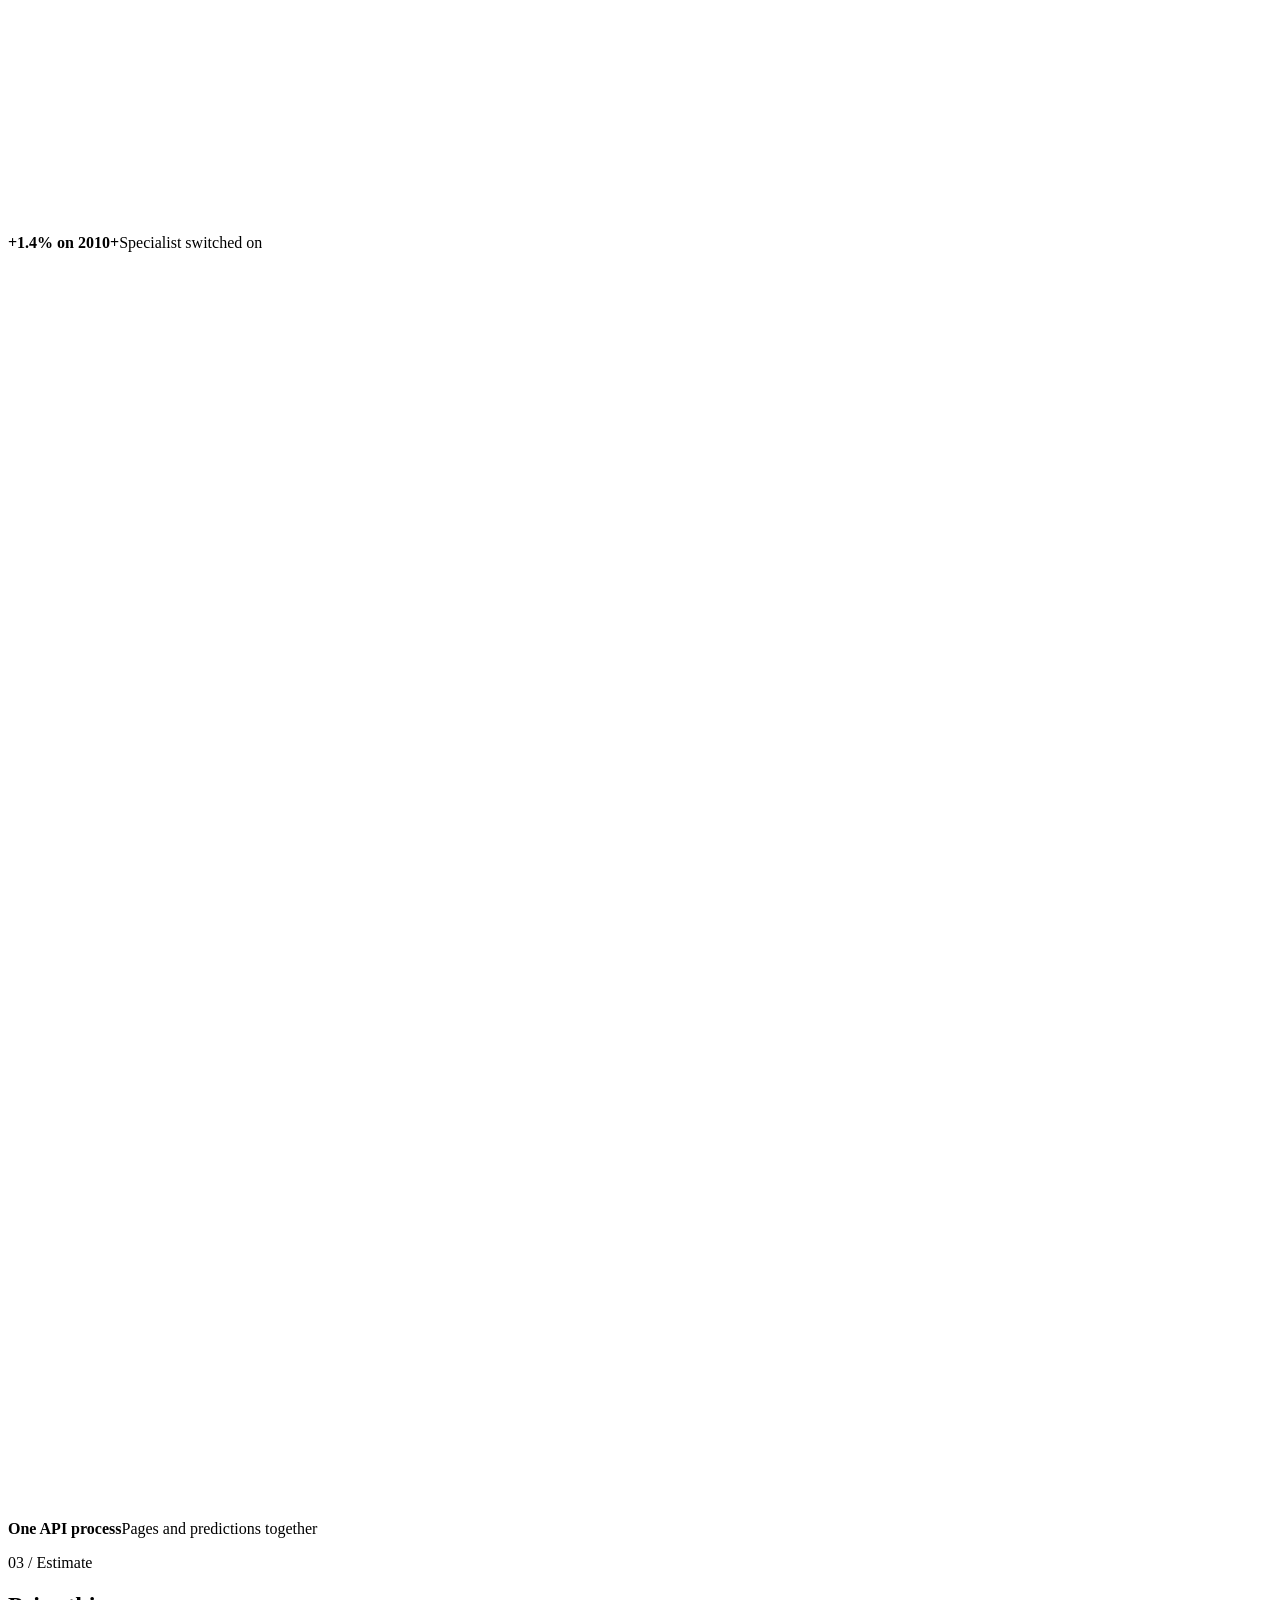
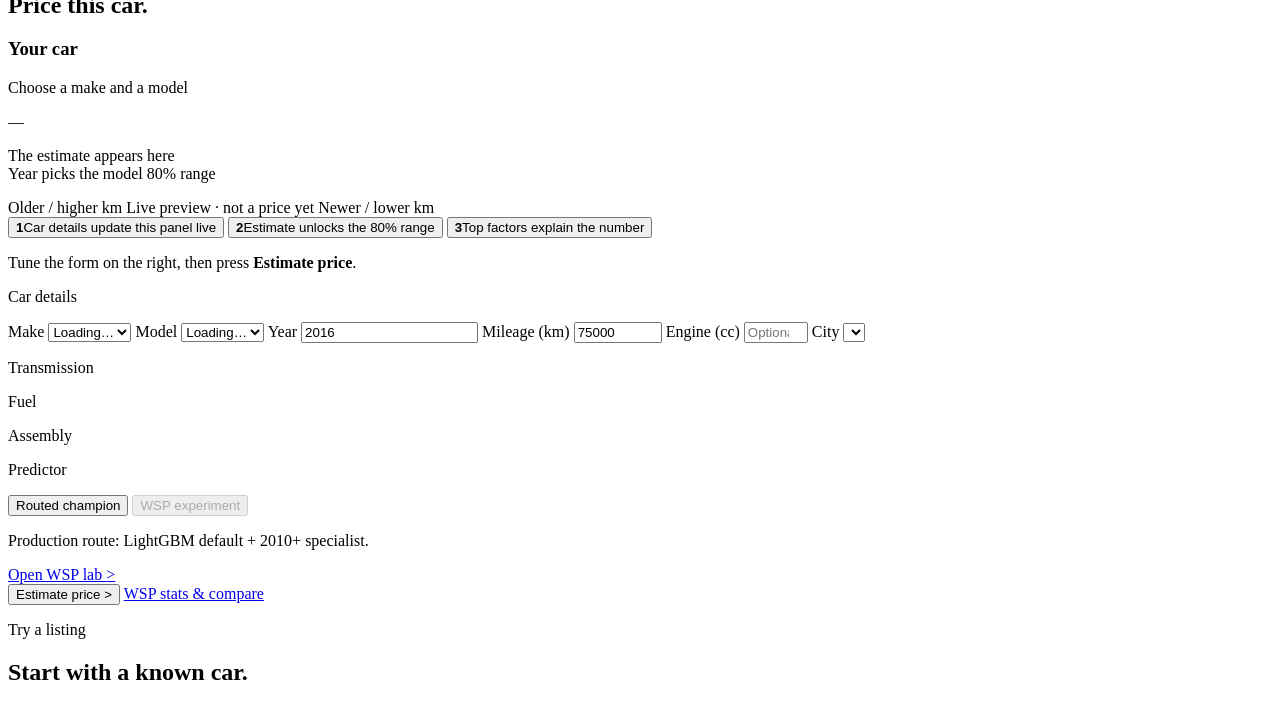
==== commit 532cf0e1: "Polish product UI: compass brand mark, live status pulse, and chevron CTAs. Tighten experiments copy" ====
--- a/src/static/index.html
+++ b/src/static/index.html
@@ -7,7 +7,7 @@
 <link rel="preconnect" href="https://fonts.googleapis.com">
 <link rel="preconnect" href="https://fonts.gstatic.com" crossorigin>
 <link href="https://fonts.googleapis.com/css2?family=Manrope:wght@400;500;600;700&display=swap" rel="stylesheet">
-<link rel="stylesheet" href="/assets/styles.css">
+<link rel="stylesheet" href="/assets/styles.css?v=ui3">
 </head>
 <body>
 <section class="hero-stage" aria-label="CarCompass hero">
@@ -29,8 +29,8 @@
       <h1>A fair asking price, made simple.</h1>
       <p class="lede">CarCompass estimates a used car’s price in PKR from make, model, year and mileage — with a range and the factors behind it.</p>
       <div class="hero-ctas">
-        <a class="btn" href="#estimate">Get a price →</a>
-        <a class="btn ghost-btn" href="/experiments">Experiments →</a>
+        <a class="btn" href="#estimate">Get a price <span class="arr" aria-hidden="true">></span></a>
+        <a class="btn ghost-btn" href="/experiments">Experiments <span class="arr" aria-hidden="true">></span></a>
       </div>
       <p class="hero-status"><span id="health-pill" class="status">Checking the API…</span></p>
     </div>
@@ -44,7 +44,7 @@
         </div>
         <div class="glass-frame-meta">
           <span>Live preview</span>
-          <b>Corolla · on the road</b>
+          <b>Cruiser · on the land</b>
         </div>
       </div>
       <div class="glass-float">
@@ -113,7 +113,7 @@
         </li>
       </ul>
       <div class="hero-ctas" style="margin-top:22px; flex-direction:row; flex-wrap:wrap; gap:12px; align-items:center">
-        <a class="btn" href="/experiments">Experiments →</a>
+        <a class="btn" href="/experiments">Experiments <span class="arr" aria-hidden="true">></span></a>
         <a class="link-arrow" href="/system" style="margin-top:0">Models</a>
       </div>
     </div>
@@ -278,10 +278,10 @@
             <button type="button" class="pill" data-predictor="wsp" id="wsp-pill" disabled title="WSP experiment not loaded">WSP experiment</button>
           </div>
           <p class="note" id="predictor-note">Production route: LightGBM default + 2010+ specialist.</p>
-          <a class="btn" href="/wsp" style="margin-top:12px">Open WSP lab →</a>
+          <a class="btn" href="/wsp" style="margin-top:12px">Open WSP lab <span class="arr" aria-hidden="true">></span></a>
         </div>
         <div class="actions">
-          <button class="btn" id="estimate-btn" type="submit">Estimate price →</button>
+          <button class="btn" id="estimate-btn" type="submit">Estimate price <span class="arr" aria-hidden="true">></span></button>
           <a class="link-arrow" href="/wsp">WSP stats &amp; compare</a>
         </div>
         <p class="error" id="form-error"></p>
@@ -296,7 +296,7 @@
   <div class="recs" id="examples"></div>
 
 </main>
-<script src="/assets/site.js?v=wsp12"></script>
+<script src="/assets/site.js?v=ui5"></script>
 <script src="/assets/hero.js"></script>
 <script src="/assets/estimate.js"></script>
 </body>
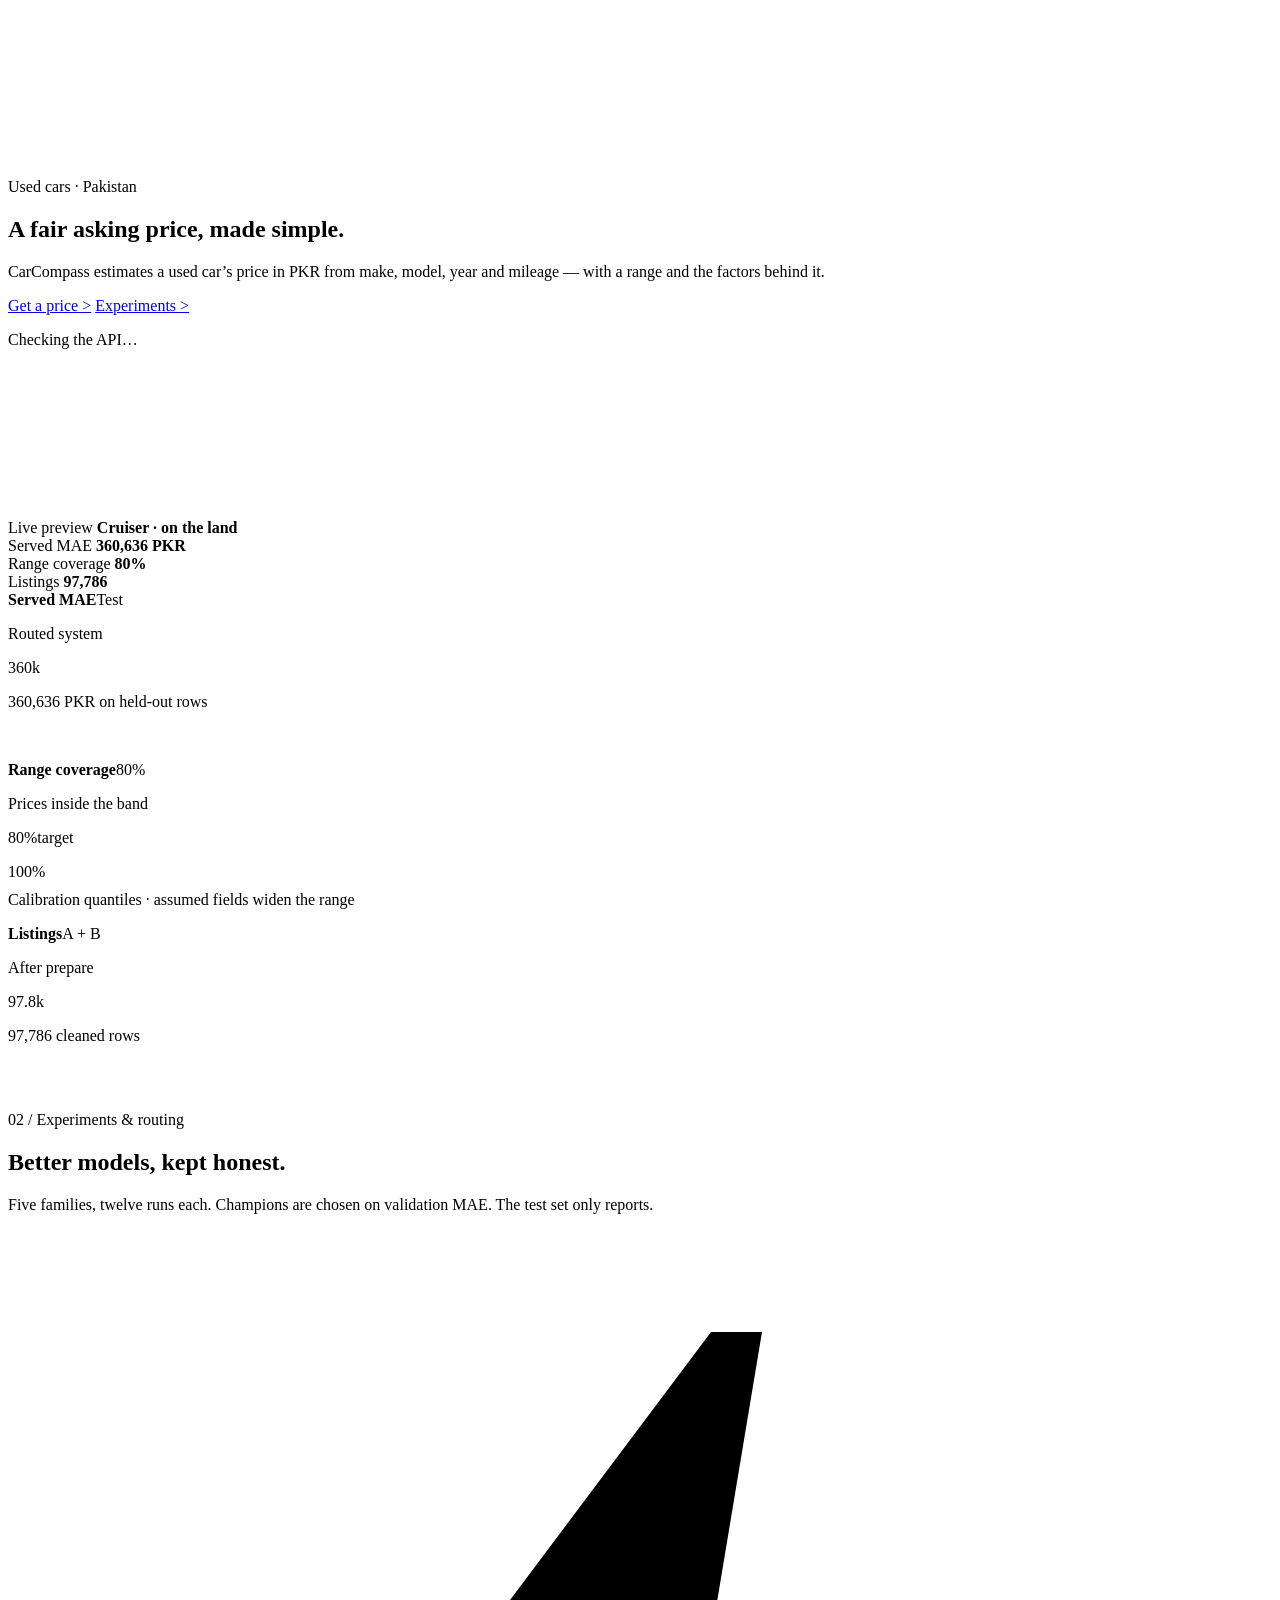
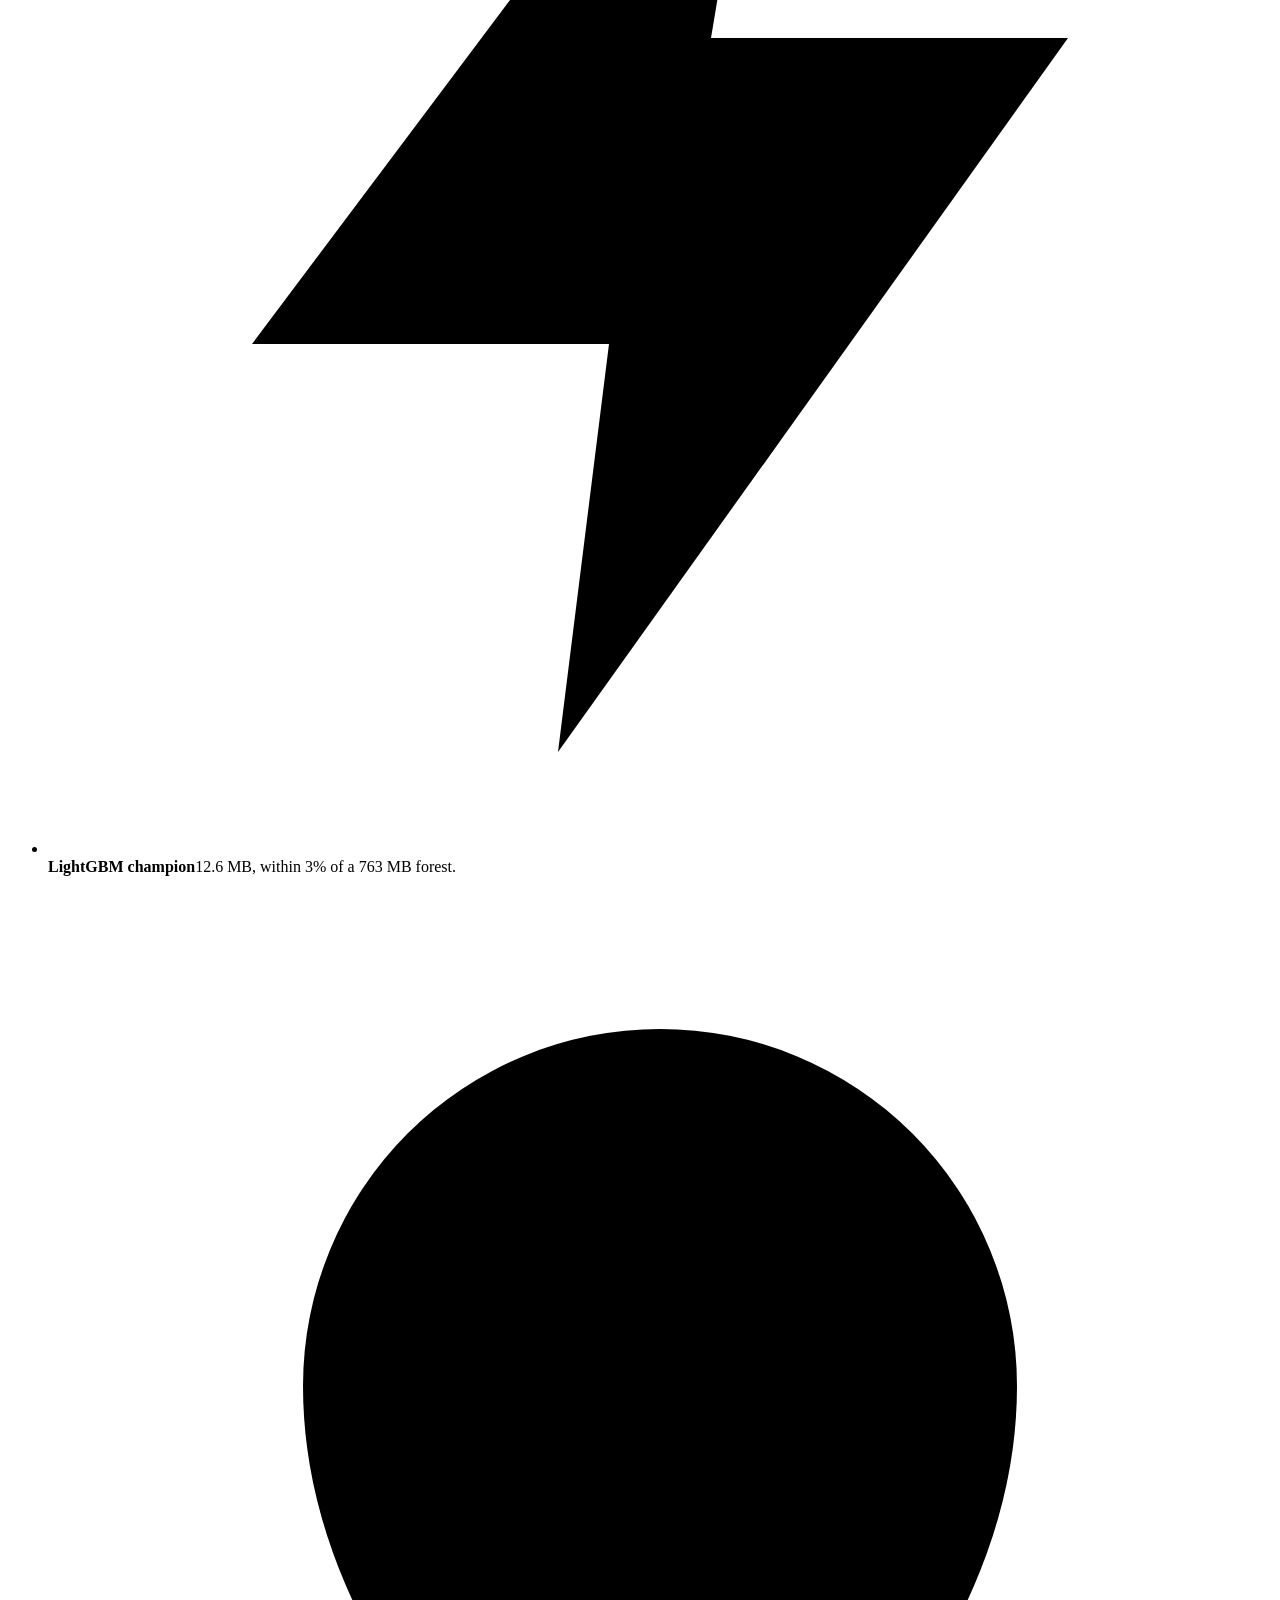
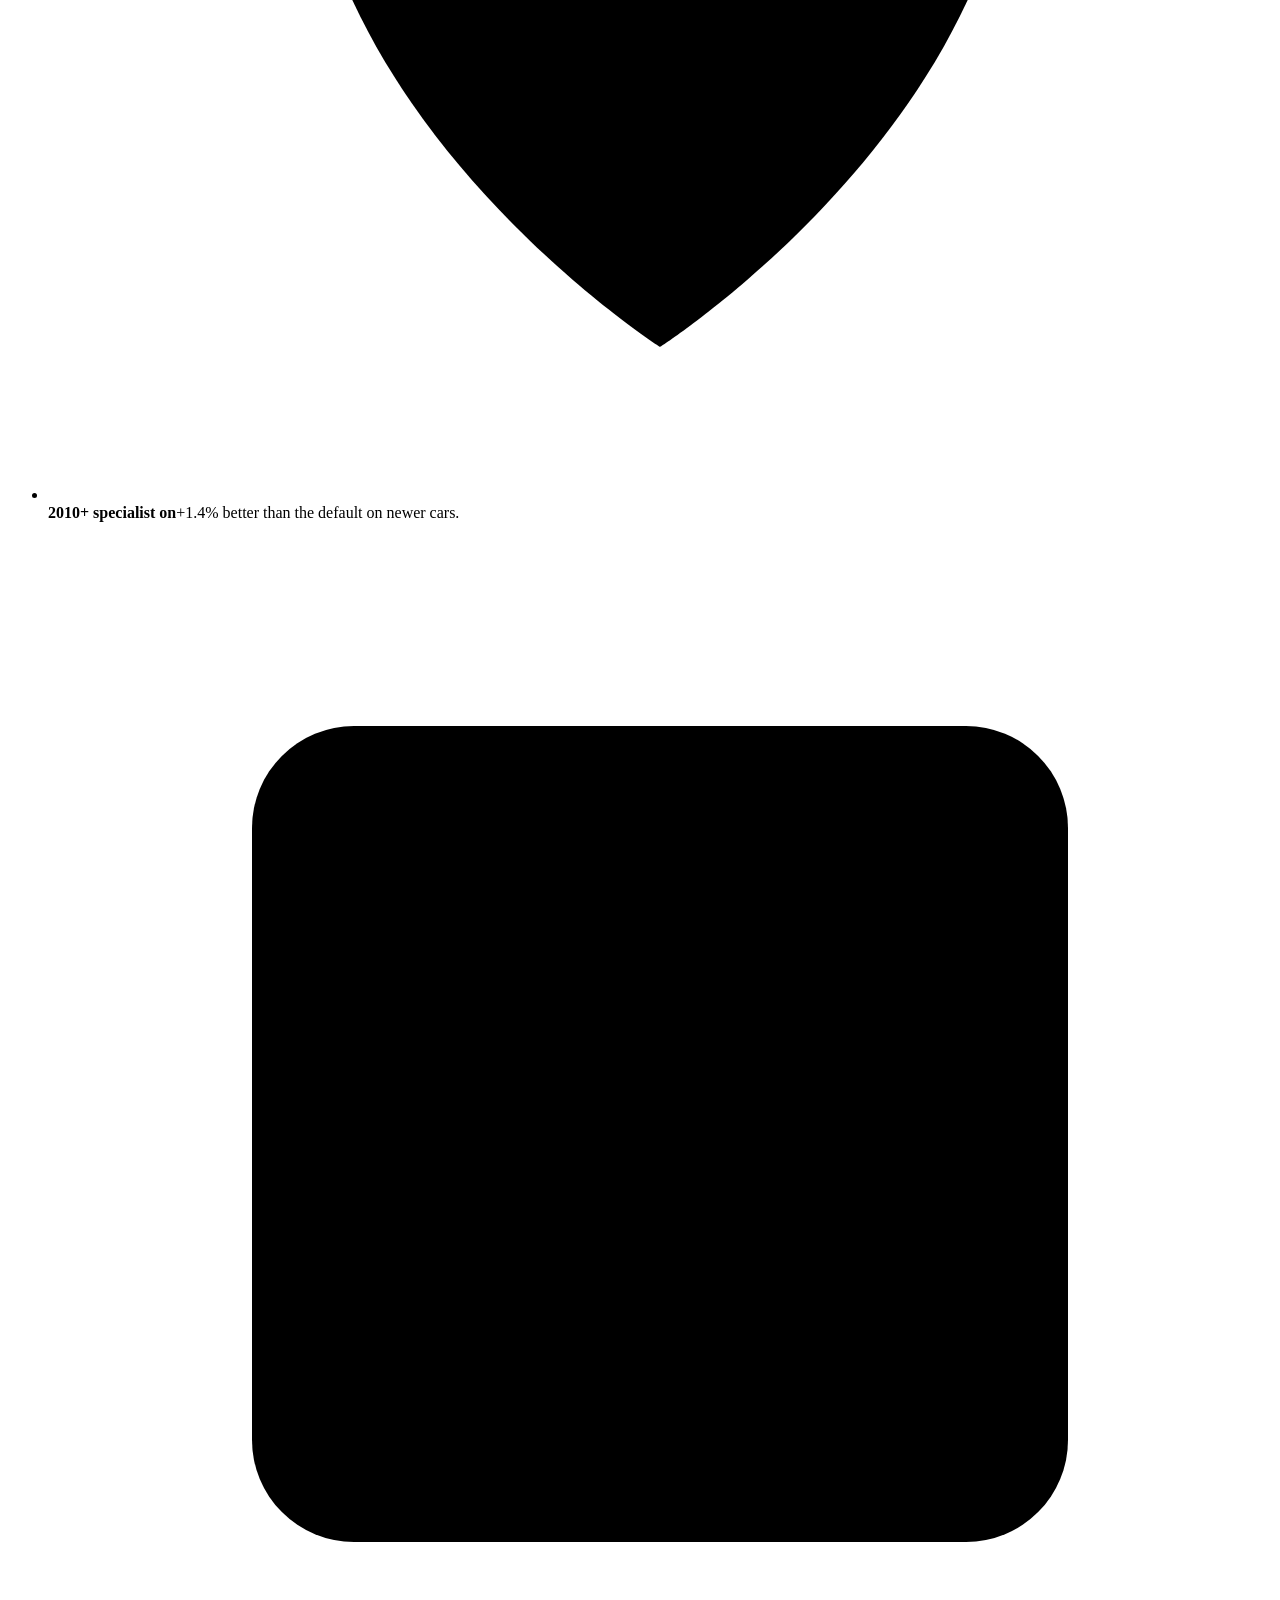
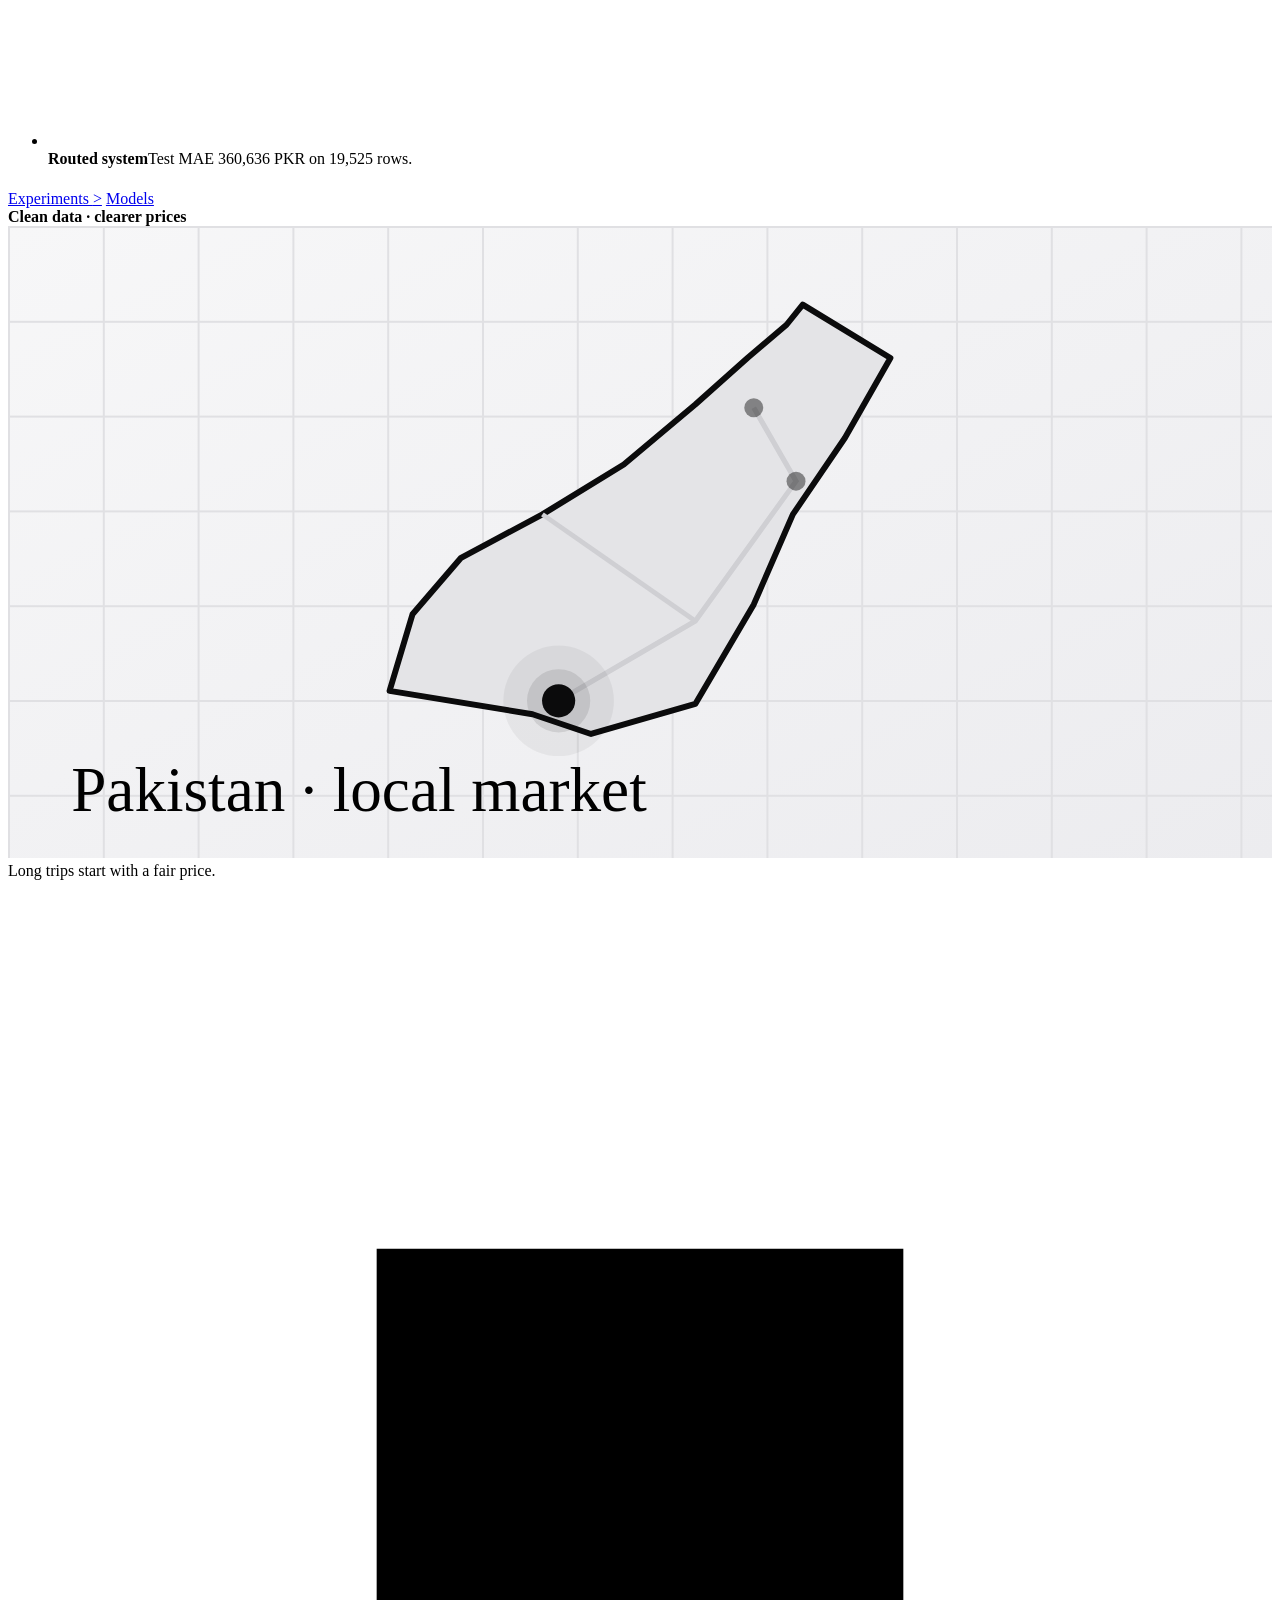
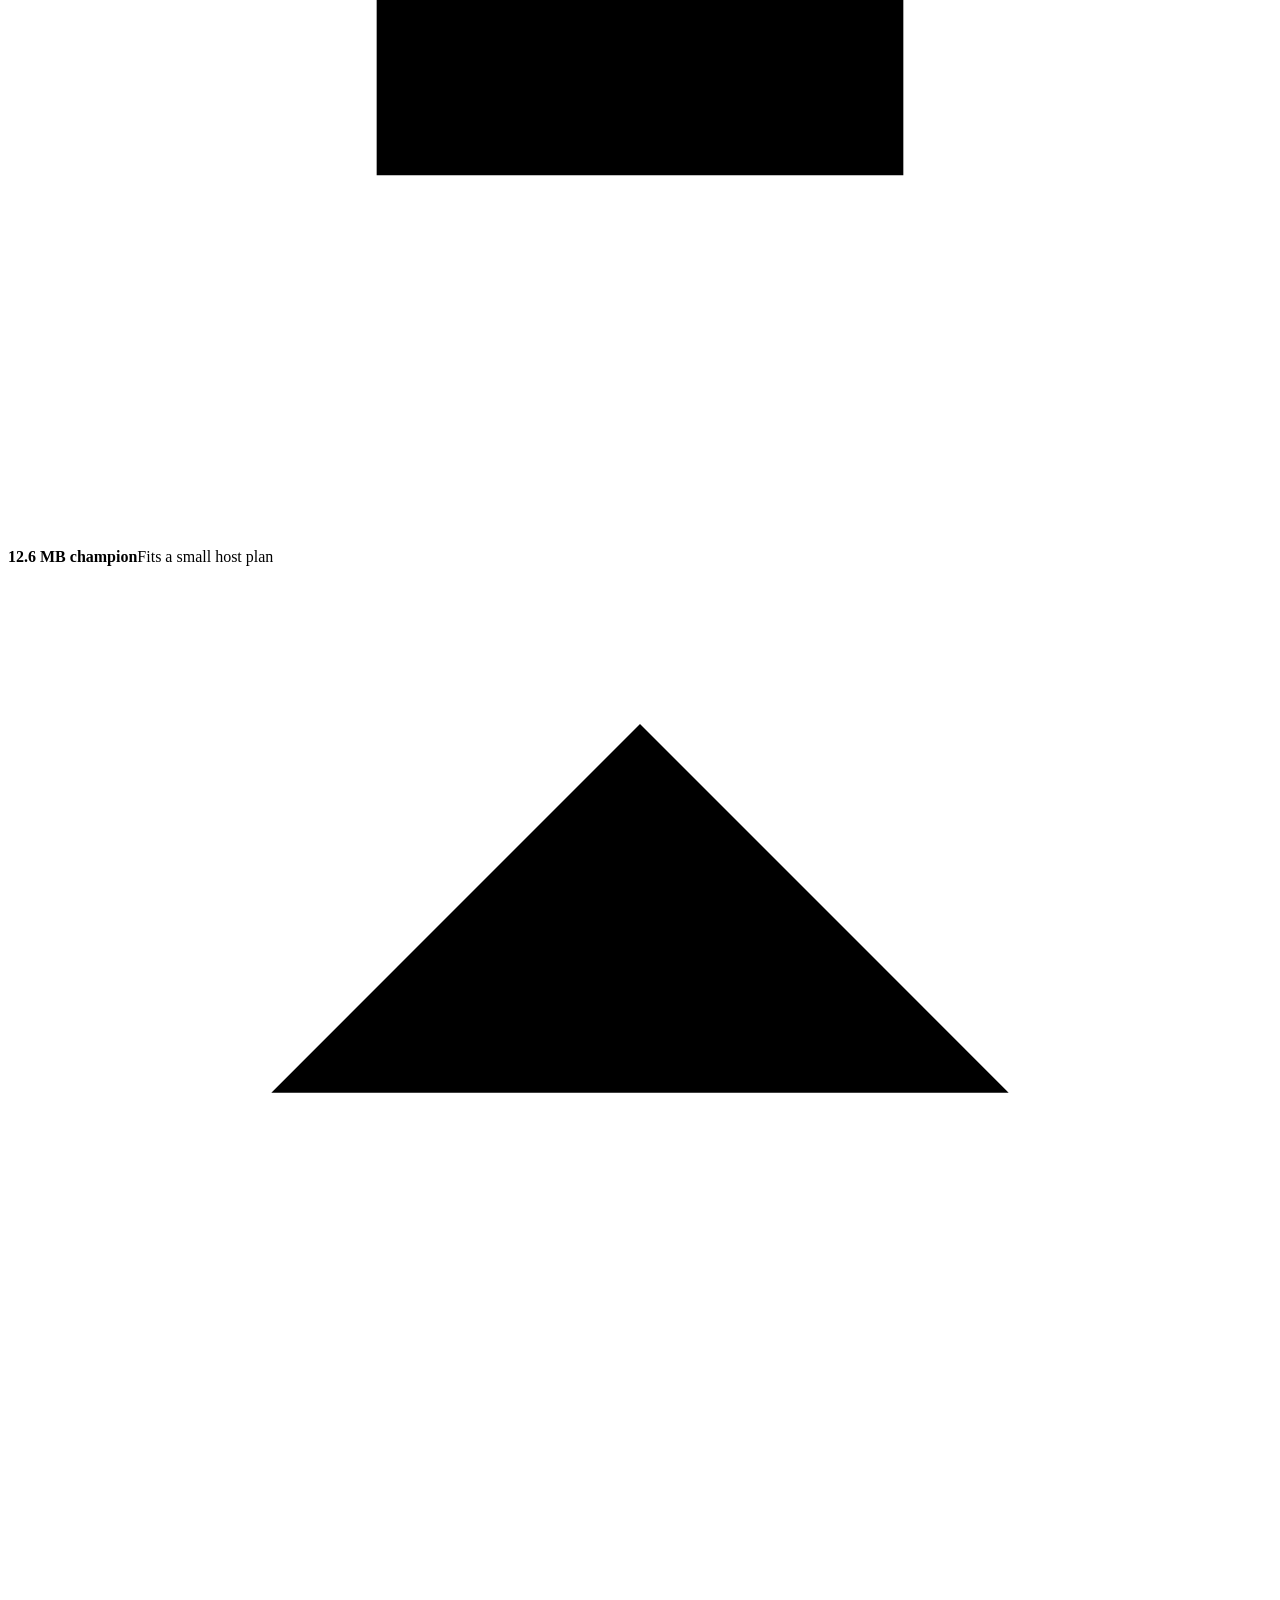
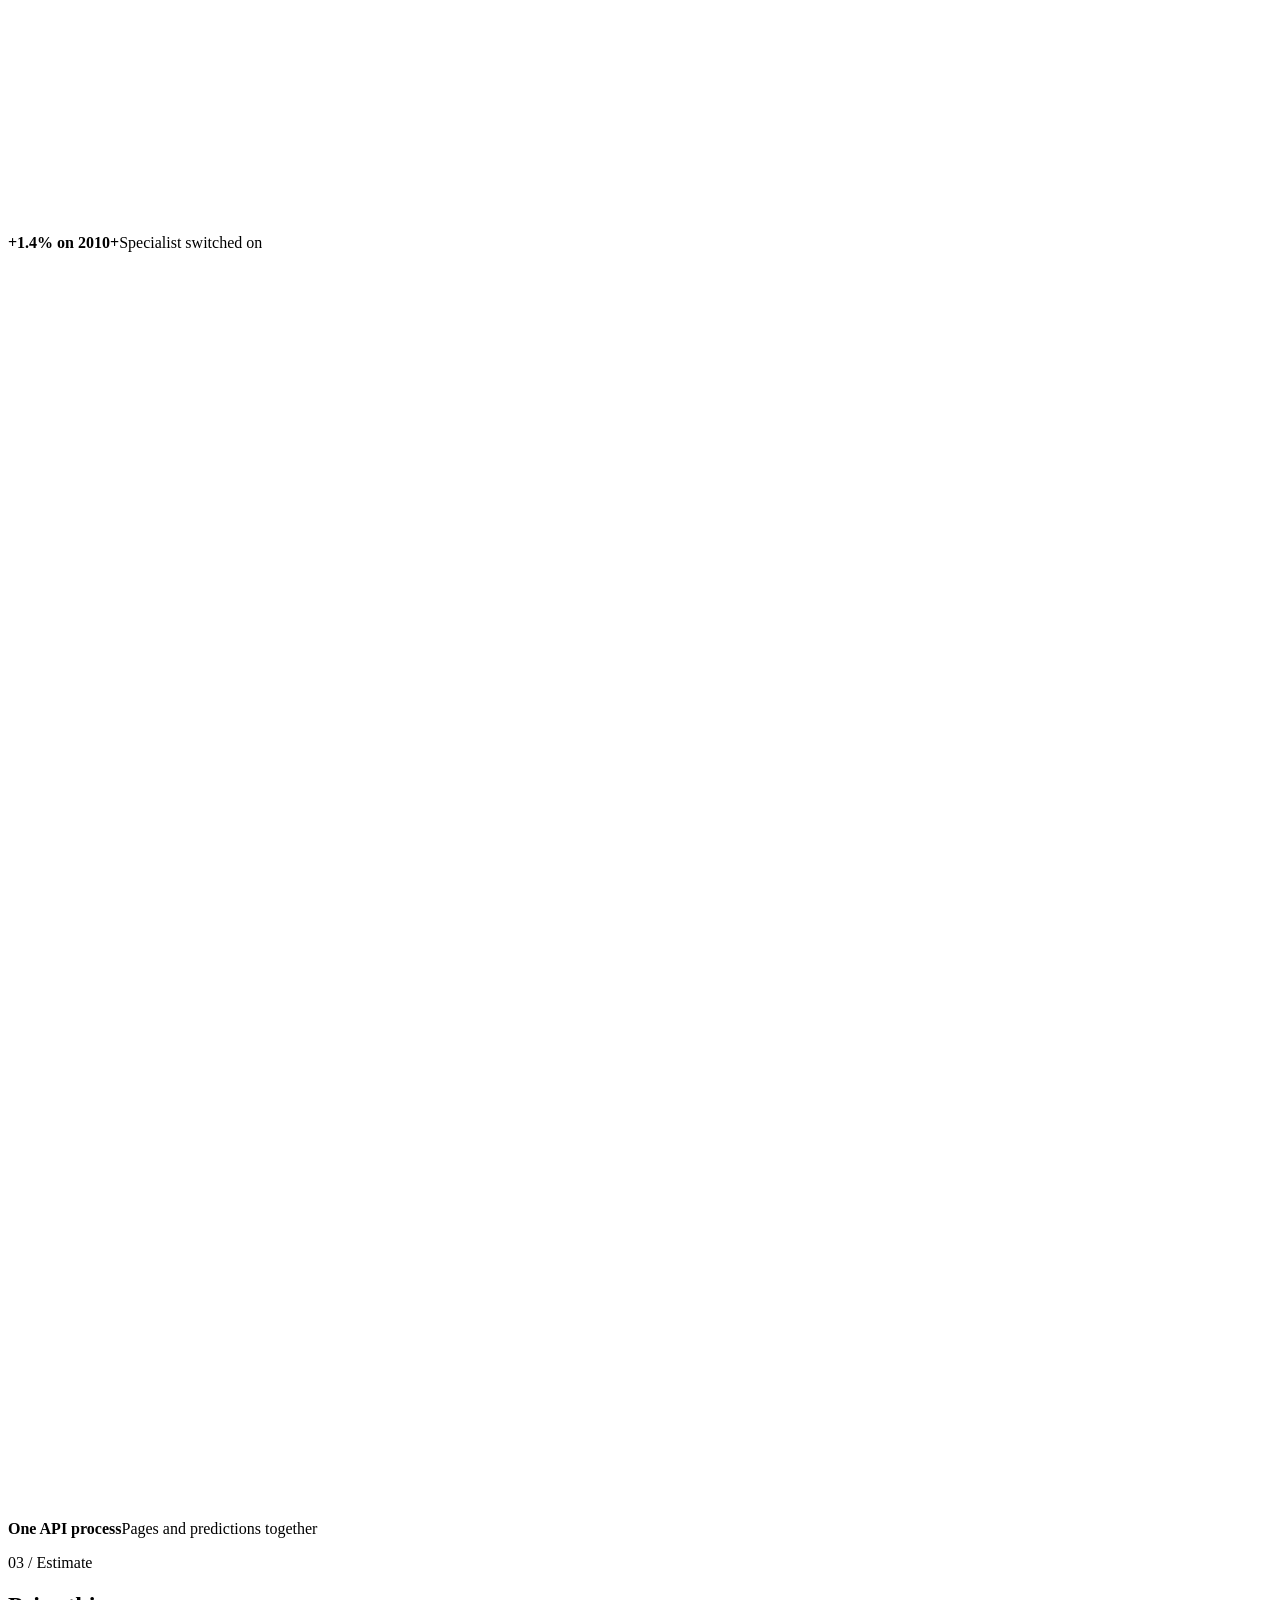
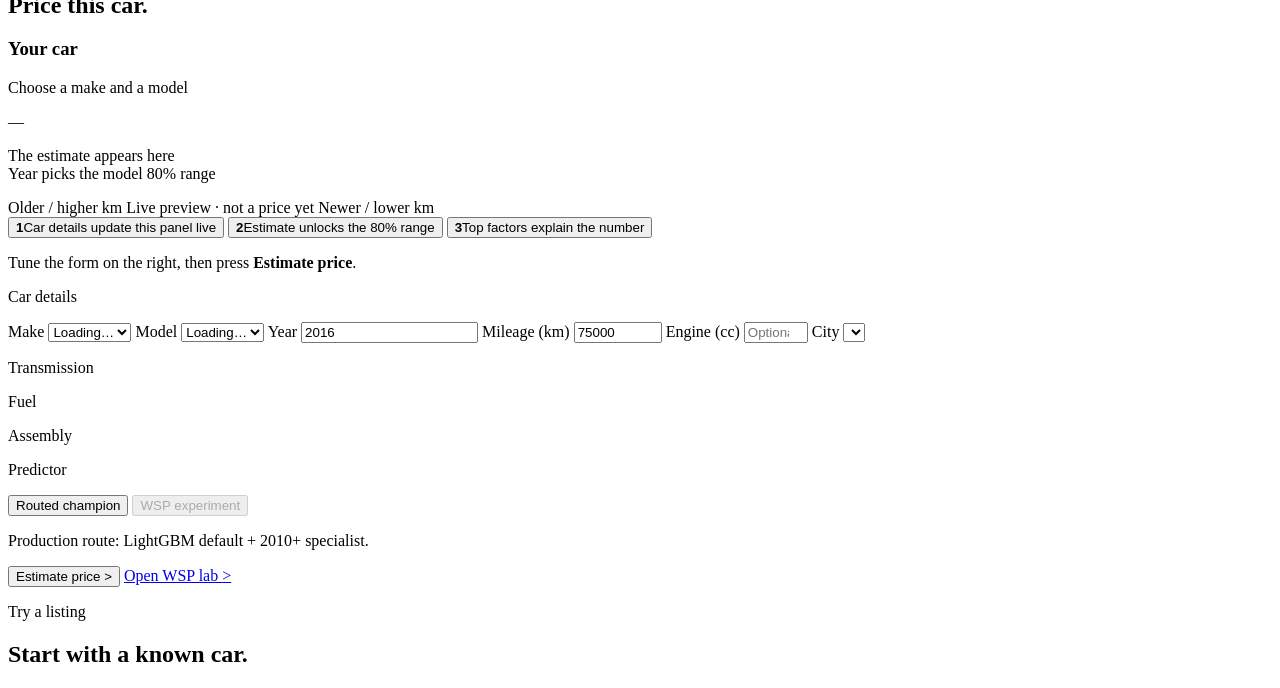
==== commit 3392652a: "Polish guide and milestones UI to soft SaaS cards. Refresh product frames, predictor actions, metric" ====
--- a/src/static/index.html
+++ b/src/static/index.html
@@ -7,7 +7,7 @@
 <link rel="preconnect" href="https://fonts.googleapis.com">
 <link rel="preconnect" href="https://fonts.gstatic.com" crossorigin>
 <link href="https://fonts.googleapis.com/css2?family=Manrope:wght@400;500;600;700&display=swap" rel="stylesheet">
-<link rel="stylesheet" href="/assets/styles.css?v=ui3">
+<link rel="stylesheet" href="/assets/styles.css?v=ui7">
 </head>
 <body>
 <section class="hero-stage" aria-label="CarCompass hero">
@@ -278,11 +278,10 @@
             <button type="button" class="pill" data-predictor="wsp" id="wsp-pill" disabled title="WSP experiment not loaded">WSP experiment</button>
           </div>
           <p class="note" id="predictor-note">Production route: LightGBM default + 2010+ specialist.</p>
-          <a class="btn" href="/wsp" style="margin-top:12px">Open WSP lab <span class="arr" aria-hidden="true">></span></a>
-        </div>
-        <div class="actions">
-          <button class="btn" id="estimate-btn" type="submit">Estimate price <span class="arr" aria-hidden="true">></span></button>
-          <a class="link-arrow" href="/wsp">WSP stats &amp; compare</a>
+          <div class="actions">
+            <button class="btn" id="estimate-btn" type="submit">Estimate price <span class="arr" aria-hidden="true">></span></button>
+            <a class="btn ghost-btn" href="/wsp">Open WSP lab <span class="arr" aria-hidden="true">></span></a>
+          </div>
         </div>
         <p class="error" id="form-error"></p>
       </form>
